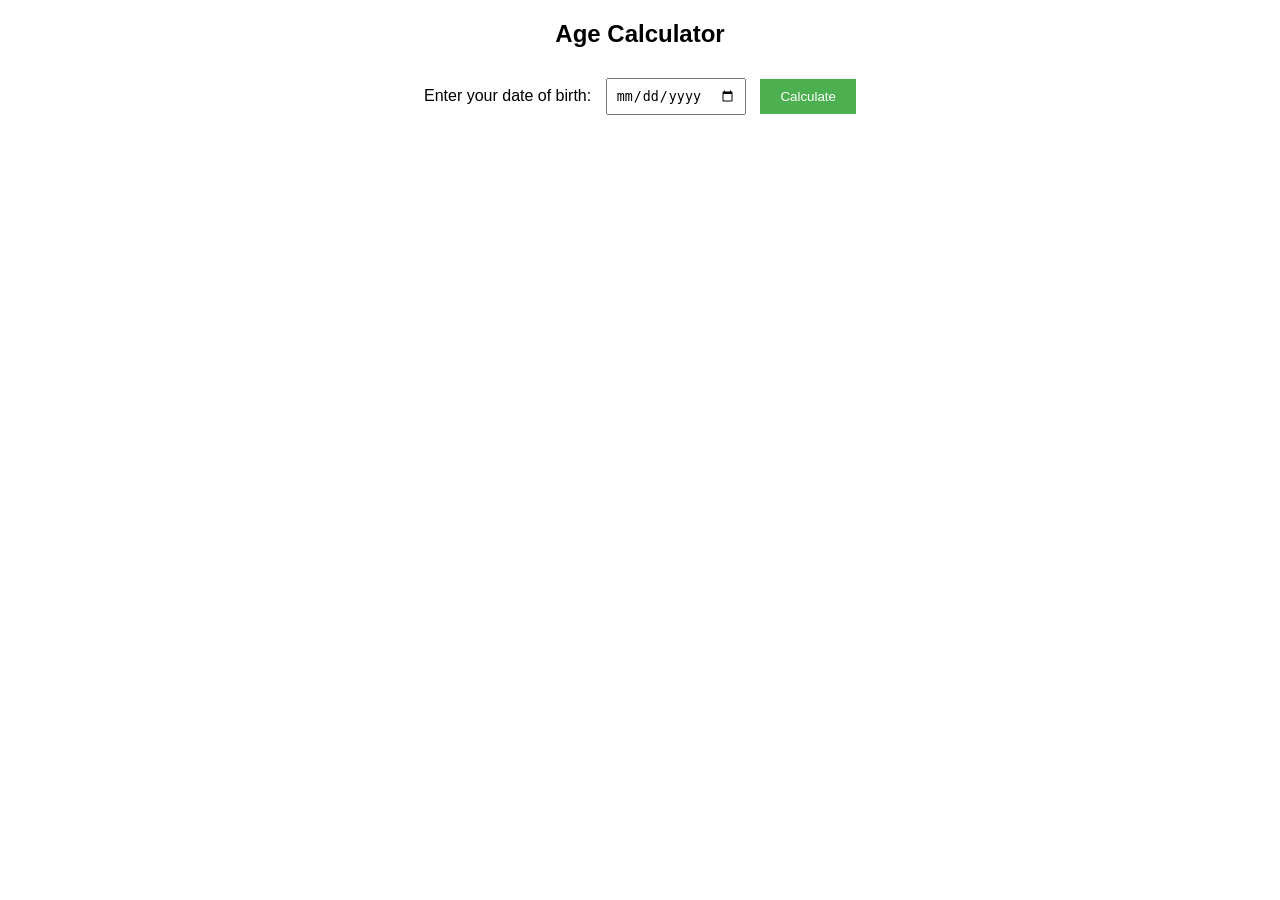
==== index.html @ a5213293 "Age calculator" ====
<!DOCTYPE html>
<html lang="en">
<head>
    <meta charset="UTF-8">
    <meta name="viewport" content="width=device-width, initial-scale=1.0">
    <title>Age Calculator</title>
    <style>
        body {
            font-family: Arial, sans-serif;
            text-align: center;
        }
        input[type="date"] {
            padding: 8px;
            margin: 10px;
        }
        button {
            padding: 10px 20px;
            background-color: #4CAF50;
            color: white;
            border: none;
            cursor: pointer;
        }
        button:hover {
            background-color: #45a049;
        }
    </style>
</head>
<body>
    <h2>Age Calculator</h2>
    <label for="dob">Enter your date of birth:</label>
    <input type="date" id="dob">
    <button onclick="calculateAge()">Calculate</button>
    <p id="result"></p>

    <script>
        function calculateAge() {
            var dob = document.getElementById("dob").value;
            var today = new Date();
            var birthDate = new Date(dob);
            var age = today.getFullYear() - birthDate.getFullYear();
            var month = today.getMonth() - birthDate.getMonth();
            if (month < 0 || (month === 0 && today.getDate() < birthDate.getDate())) {
                age--;
            }
            document.getElementById("result").innerHTML = "Your age is: " + age;
        }
    </script>
</body>
</html>
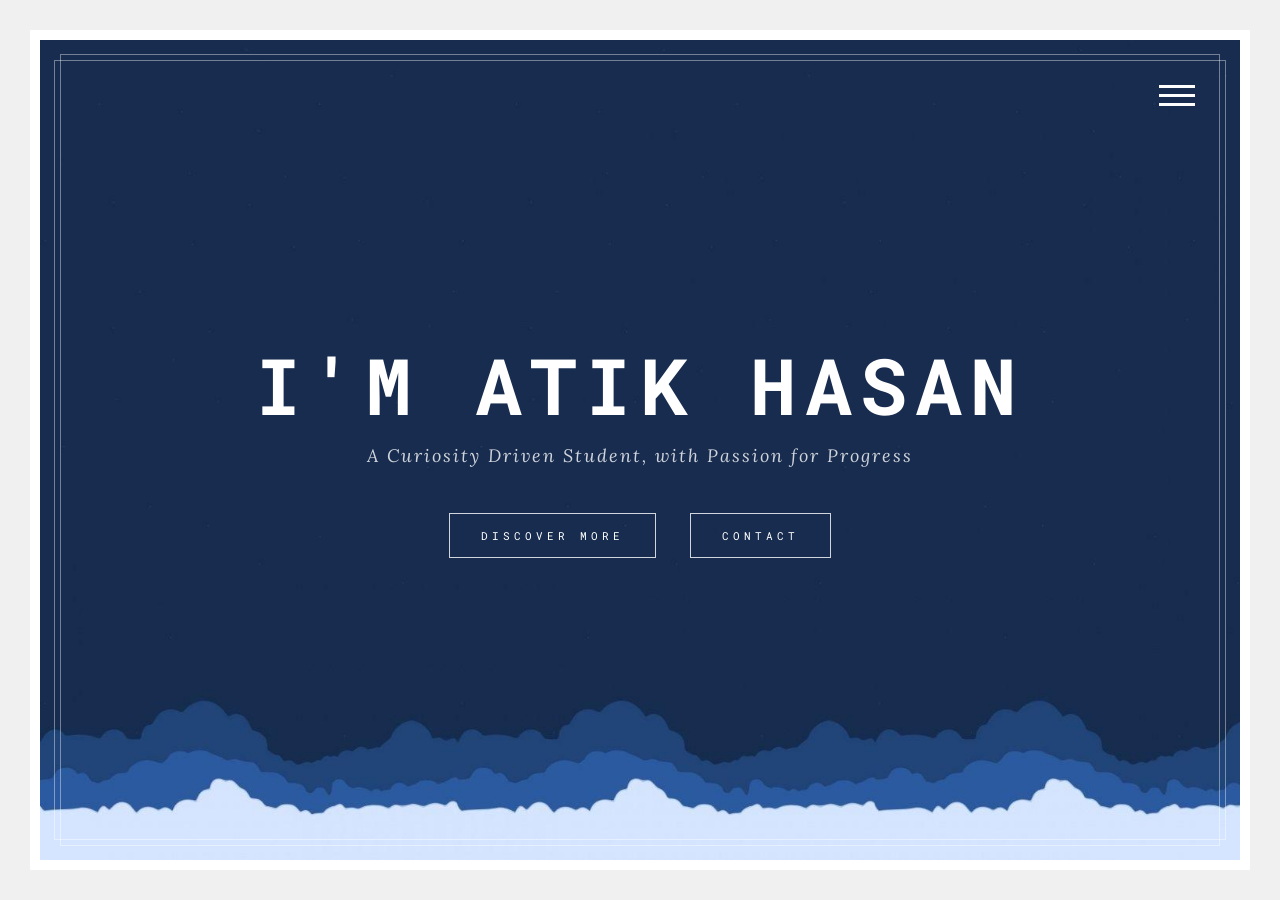
==== commit e3f764a9: "Add files via upload" ====
--- a/index.html
+++ b/index.html
@@ -1,49 +1,906 @@
 <!DOCTYPE html>
-<html lang="en">
-<head>
-    <meta charset="UTF-8">
-    <meta name="viewport" content="width=device-width, initial-scale=1.0">
-    <title>Age Calculator</title>
-    <style>
-        body {
-            font-family: Arial, sans-serif;
-            text-align: center;
-        }
-        input[type="date"] {
-            padding: 8px;
-            margin: 10px;
-        }
-        button {
-            padding: 10px 20px;
-            background-color: #4CAF50;
-            color: white;
-            border: none;
-            cursor: pointer;
-        }
-        button:hover {
-            background-color: #45a049;
-        }
-    </style>
-</head>
-<body>
-    <h2>Age Calculator</h2>
-    <label for="dob">Enter your date of birth:</label>
-    <input type="date" id="dob">
-    <button onclick="calculateAge()">Calculate</button>
-    <p id="result"></p>
+<html>
+	<head>
+		<meta charset="utf-8">
+		<meta http-equiv="X-UA-Compatible" content="IE=edge">
+		<meta name="viewport" content="width=device-width, initial-scale=1">
+		<!-- The above 3 meta tags *must* come first in the head; any other head content must come *after* these tags -->
+		
+		
+		<title>Modern & Minimal Resume / CV & vCard Template</title>
+		
+		
+		<!--=====================================================
+			CSS Stylesheets
+		=====================================================-->
+		<link rel='stylesheet' type='text/css' href='bootstrap/css/bootstrap.min.css' >
+		<link rel='stylesheet' type='text/css' href='css/linea.css' >
+		<link rel='stylesheet' type='text/css' href='css/ionicons.min.css' >
+		<link rel='stylesheet' type='text/css' href='css/owl.carousel.css' >
+		<link rel='stylesheet' type='text/css' href='css/magnific-popup.css' >
+		<link rel='stylesheet' type='text/css' href='css/style.css' >
+		
+	</head>
+	<body>
+		
+		
+		<!--=====================================================
+			Preloader
+		=====================================================-->
+		<div id='preloader' >
+			<div class='loader' ></div>
+			<div class='left' ></div>
+			<div class='right' ></div>
+		</div>
+		
+		
+		<div class='main-content' >
+			
+			<!--=====================================================
+				Page Borders
+			=====================================================-->
+			<div class='page-border border-left' ></div>
+			<div class='page-border border-right' ></div>
+			<div class='page-border border-top' ></div>
+			<div class='page-border border-bottom' ></div>
+			
+			
+			
+			<!--=====================================================
+				Menu Button
+			=====================================================-->
+			<a href='#' class='menu-btn' >
+				<span class='lines' >
+					<span class='l1' ></span>
+					<span class='l2' ></span>
+					<span class='l3' ></span>
+				</span>
+			</a>
+			
+			
+			<!--=====================================================
+				Menu
+			=====================================================-->
+			<div class='menu' >
+				<div class='inner' >
+					<ul class='menu-items' >
+						
+						<li>
+							<a href='#' class='section-toggle' data-section='intro' >
+								Home
+							</a>
+						</li>
+						
+						<li>
+							<a href='#about' class='section-toggle' data-section='about' >
+								About
+							</a>
+						</li>
+						
+						<li>
+							<a href='#resume' class='section-toggle' data-section='resume' >
+								Resume
+							</a>
+						</li>
+						
+						<li>
+							<a href='#portfolio' class='section-toggle' data-section='portfolio' >
+								Portfolio
+							</a>
+						</li>
+						
+						
+						<li>
+							<a href='#contact' class='section-toggle' data-section='contact' >
+								Contact
+							</a>
+						</li>
+						
+						
+					</ul>
+				</div>
+			</div>
+			
+			<div class='animation-block' ></div>
+			
+			
+			<!--=====================================================
+				Sections
+			=====================================================-->
+			<div>
+			<div class='sections' >
+				
+				<!--=====================================================
+					Main Section
+				=====================================================-->
+				<section id='intro' class='section section-main active' >
+					
+					<div class='container-fluid' >
+						
+						<div class='v-align' >
+							<div class='inner' >
+								<div class='intro-text' >
+									
+									<h1>I'm Atik Hasan</h1>
+									
+									<p>
+										A Curiosity Driven Student, with Passion for Progress
+									</p>
+									
+									<div class='intro-btns' >
+										
+										<a href='#about' class='btn-custom section-toggle' data-section='about' >
+											Discover More
+										</a>
+										
+										<a href='#contact' class='btn-custom section-toggle' data-section='contact' >
+											Contact
+										</a>
+										
+									</div>
+									
+								</div>
+							</div>
+							
+						</div>
+						
+					</div>
+				
+				</section>
+				
+				
+				<!--=====================================================
+					About Section
+				=====================================================-->
+				<section id='about' class='section about-section border-d' >
+					
+					<div class='section-block about-block' >
+						<div class='container-fluid' >
+							
+							<div class='section-header' >
+								<h2>
+									I'm a <strong class='color' >Student</strong>
+								</h2>
+							</div>
+							
+							<div class='row' >
+								
+								<div class='col-md-4' >
+									
+									<ul class='info-list' >
+										
+										<li>
+											<strong>Name:</strong>
+											<span>Atik Hasan</span>
+										</li>
+										
+										<li>
+											<strong>Job:</strong>
+											<span>Student</span>
+										</li>
+										
+										<li>
+											<strong>Age:</strong>
+											<span>22 Years</span>
+										</li>
+										
+										<li>
+											<strong>Residence:</strong>
+											<span>Bangladesh</span>
+										</li>
+										
+										<li>
+											<strong>Hometown:</strong>
+											<span>Bogura</span>
+										</li>
+										
+										
+										
+									</ul>
+									
+								</div>
+								
+								<div class='col-md-8' >
+								
+									<div class='about-text' >
+										<p>
+											👋 Hello there! I'm an enthusiastic second-year undergraduate student in Electrical and Electronic Engineering with a passion for embedded systems engineering. 🛠<br>
 
-    <script>
-        function calculateAge() {
-            var dob = document.getElementById("dob").value;
-            var today = new Date();
-            var birthDate = new Date(dob);
-            var age = today.getFullYear() - birthDate.getFullYear();
-            var month = today.getMonth() - birthDate.getMonth();
-            if (month < 0 || (month === 0 && today.getDate() < birthDate.getDate())) {
-                age--;
-            }
-            document.getElementById("result").innerHTML = "Your age is: " + age;
-        }
-    </script>
-</body>
-</html>
+                                            🔍 Beyond my core interests, I'm actively seeking opportunities to broaden my horizons and delve into various tech fields and industries from AI to Renewable energy. 🌱🤖, and I'm thrilled to be on this path of constant learning 📚.
+
+                                             
+										</p>
+										
+										<p>
+											🌱 If you share a passion for innovation and growth, I'd love to connect and share our experiences.🌈👩‍💻 Let's embark on this journey together and make a meaningful impact in the tech landscape!🚀
+										</p>
+										
+									</div>
+									
+									
+									
+								</div>
+								
+							</div>
+							
+						</div>
+					</div>
+					
+					
+					
+					<div class='section-block skills-block' >
+						<div class='container-fluid' >
+							
+							<div class='section-header' >
+								
+								<h2>
+									 <strong class='color' >Skills</strong>
+								</h2>
+								
+							</div>
+							
+							<div class='row' >
+								
+								<div class='col-md-6' >
+									
+									<div class='skill' >
+										
+										<h4>HTML/CSS</h4>
+										
+										<div class='bar' >
+											<div class='percent' style='width:70%;' ></div>
+										</div>
+										
+									</div>
+									
+									
+									<div class='skill' >
+										
+										<h4>Arduino</h4>
+										
+										<div class='bar' >
+											<div class='percent' style='width:60%;' ></div>
+										</div>
+										
+									</div>
+									
+									
+									<div class='skill' >
+										
+										<h4>C/Embedded C</h4>
+										
+										<div class='bar' >
+											<div class='percent' style='width:60%;' ></div>
+										</div>
+										
+									</div>
+									
+								</div>
+								
+								<div class='col-md-6' >
+									
+									<div class='skill' >
+										
+										<h4>JavaScript</h4>
+										
+										<div class='bar' >
+											<div class='percent' style='width:30%;' ></div>
+										</div>
+										
+									</div>
+									
+									
+									<div class='skill' >
+										
+										<h4>PCB Design</h4>
+										
+										<div class='bar' >
+											<div class='percent' style='width:30%;' ></div>
+										</div>
+										
+									</div>
+									
+									
+									<div class='skill' >
+										
+										<h4>MS Office Applications</h4>
+										
+										<div class='bar' >
+											<div class='percent' style='width:55%;' ></div>
+										</div>
+										
+									</div>
+									
+								</div>
+								
+							</div>
+							
+							
+						</div>
+					</div>
+
+					<div class='section-block skills-block' >
+						<div class='container-fluid' >
+							
+							<div class='section-header' >
+								
+								<h2>
+									<strong class='color' >Language Skill</strong>
+								</h2>
+								
+							</div>
+							
+							<div class='row' >
+								
+								<div class='col-md-6' >
+									
+									<div class='skill' >
+										
+										<h4>English</h4>
+										
+										<div class='bar' >
+											<div class='percent' style='width:85%;' ></div>
+										</div>
+										
+									</div>
+									
+									
+									<div class='skill' >
+										
+										<h4>Bangla</h4>
+										
+										<div class='bar' >
+											<div class='percent' style='width:99%;' ></div>
+										</div>
+										
+									</div>
+									
+									
+									<div class='skill' >
+										
+										<h4>Japanese</h4>
+										
+										<div class='bar' >
+											<div class='percent' style='width:60%;' ></div>
+										</div>
+										
+									</div>
+
+									<div class='skill' >
+										
+										<h4>Hindi/Urdu</h4>
+										
+										<div class='bar' >
+											<div class='percent' style='width:55%;' ></div>
+										</div>
+										
+									</div>
+									
+								</div>
+								
+																
+																											
+								</div>
+								
+							</div>
+							
+							
+						</div>
+					</div>
+					
+					
+			    </section>	
+				
+				
+				<!--=====================================================
+					Resume Section
+				=====================================================-->
+				<section id='resume' class='section resume-section border-d' >
+					
+					<div class='section-block timeline-block' >
+						
+						<div class='container-fluid' >
+							
+							<div class='section-header' >
+								
+								<h2>My <strong class='color' >Education</strong></h2>
+								
+							</div>
+							
+							<ul class='timeline' >
+								
+								<li>
+									
+									<div class='timeline-content' >
+										
+										<h4>Begum Rokeya University, Rangpur</h4>
+										
+										<em>
+											<span>Batchelor Degree</span>
+											<span>In Progress</span>
+										</em>
+										
+										<p>
+											Department of Electrical and Electronic Engineering
+
+										</p>
+										
+									</div>
+									
+								</li>
+								
+								<li>
+									
+									<div class='timeline-content' >
+										
+										<h4>Bogura Government College, Bogura</h4>
+										
+										<em>
+											<span>HSC</span>
+											<span>2021</span>
+										</em>
+										
+										<p>
+											Science<br>
+											GPA 5.00
+										</p>
+										
+									</div>
+									
+								</li>
+								
+								<li>
+									
+									<div class='timeline-content' >
+										
+										<h4>Armed Police Battalion Public School & College, Bogura</h4>
+										
+										<em>
+											<span>SSC</span>
+											<span>2019</span>
+										</em>
+										
+										<p>
+											Science<br>
+											GPA 5.00
+										</p>
+										
+									</div>
+									
+								</li>
+								
+								
+								
+							</ul>
+							
+						</div>
+						
+					</div>
+					
+					
+					
+					
+					
+				</section>
+				
+				
+				<!--=====================================================
+					Portfolio Section
+				=====================================================-->
+				<section id='portfolio' class='section portfolio-section border-d' >
+					
+					<div class='section-block portfolio-block' >
+						
+						<div class='container-fluid' >
+							
+							
+							<div class='section-header' >
+								<h2>My <strong class='color' >Works</strong></h2>
+							</div>
+							
+							<ul class='portfolio-filters' >
+								<li>
+									<a href='#' class='active' data-group='all' >
+										All
+									</a>
+								</li>
+								<li>
+									<a href='#' data-group='web' >
+										Web
+									</a>
+								</li>
+								<li>
+									<a href='#' data-group='tech' >
+										Tech
+									</a>
+								</li>
+								<li>
+									<a href='#' data-group='photography' >
+										Photography
+									</a>
+								</li>
+							</ul>
+							
+							<ul class='portfolio-items' >
+								
+								<li data-groups='["web","tech"]' >
+									<div class='inner' >
+										<img src='img/portfolio/1.jpg' alt>
+										
+										<div class='overlay' >
+											
+											<a href='#popup-1' class='view-project' >
+												View Project
+											</a>
+											
+											<!--project popup-->
+											<div id='popup-1' class='popup-box zoom-anim-dialog mfp-hide' >
+												<figure>
+													
+													<!--project popup image-->
+													<img src='img/portfolio/1.jpg' alt>
+												
+												</figure>
+												<div class='content' >
+													
+													<!--project popup title-->
+													<h4>My Project Title</h4>
+													
+													<!--project popup description-->
+													<p>
+														Consul latine iudicabit eu vel. Cu has animal eruditi voluptatibus. Eu volumus explicari sed. Mel mutat vituperata suscipiantur et, et fabellas explicari adipiscing quo, no mucius euismod vis. Cu vim quem quod cibo.
+													</p>
+													
+												</div>
+												
+											</div>
+											
+										</div>
+										
+									</div>
+								</li>
+								
+								<li data-groups='["tech","photography"]' >
+									<div class='inner' >
+										<img src='img/portfolio/2.jpg' alt>
+										
+										<div class='overlay' >
+											
+											<a href='#popup-2' class='view-project' >
+												View Project
+											</a>
+											
+											<!--project popup-->
+											<div id='popup-2' class='popup-box zoom-anim-dialog mfp-hide' >
+												<figure>
+													
+													<!--project popup image-->
+													<img src='img/portfolio/2.jpg' alt>
+												
+												</figure>
+												<div class='content' >
+													
+													<!--project popup title-->
+													<h4>My Project Title</h4>
+													
+													<!--project popup description-->
+													<p>
+														Consul latine iudicabit eu vel. Cu has animal eruditi voluptatibus. Eu volumus explicari sed. Mel mutat vituperata suscipiantur et, et fabellas explicari adipiscing quo, no mucius euismod vis. Cu vim quem quod cibo.
+													</p>
+													
+												</div>
+												
+											</div>
+											
+										</div>
+										
+									</div>
+								</li>
+								
+								<li data-groups='["web","photography"]' >
+									<div class='inner' >
+										<img src='img/portfolio/3.jpg' alt>
+										
+										<div class='overlay' >
+											
+											<a href='#popup-3' class='view-project' >
+												View Project
+											</a>
+											
+											<!--project popup-->
+											<div id='popup-3' class='popup-box zoom-anim-dialog mfp-hide' >
+												<figure>
+													
+													<!--project popup image-->
+													<img src='img/portfolio/3.jpg' alt>
+												
+												</figure>
+												<div class='content' >
+													
+													<!--project popup title-->
+													<h4>My Project Title</h4>
+													
+													<!--project popup description-->
+													<p>
+														Consul latine iudicabit eu vel. Cu has animal eruditi voluptatibus. Eu volumus explicari sed. Mel mutat vituperata suscipiantur et, et fabellas explicari adipiscing quo, no mucius euismod vis. Cu vim quem quod cibo.
+													</p>
+													
+												</div>
+												
+											</div>
+											
+										</div>
+										
+									</div>
+								</li>
+								
+								
+								<li data-groups='["web"]' >
+									<div class='inner' >
+										<img src='img/portfolio/4.jpg' alt>
+										
+										<div class='overlay' >
+											
+											<a href='#popup-4' class='view-project' >
+												View Project
+											</a>
+											
+											<!--project popup-->
+											<div id='popup-4' class='popup-box zoom-anim-dialog mfp-hide' >
+												<figure>
+													
+													<!--project popup image-->
+													<img src='img/portfolio/4.jpg' alt>
+												
+												</figure>
+												<div class='content' >
+													
+													<!--project popup title-->
+													<h4>My Project Title</h4>
+													
+													<!--project popup description-->
+													<p>
+														Consul latine iudicabit eu vel. Cu has animal eruditi voluptatibus. Eu volumus explicari sed. Mel mutat vituperata suscipiantur et, et fabellas explicari adipiscing quo, no mucius euismod vis. Cu vim quem quod cibo.
+													</p>
+													
+												</div>
+												
+											</div>
+											
+										</div>
+										
+									</div>
+								</li>
+								
+								<li data-groups='["tech"]' >
+									<div class='inner' >
+										<img src='img/portfolio/5.jpg' alt>
+										
+										<div class='overlay' >
+											
+											<a href='#popup-5' class='view-project' >
+												View Project
+											</a>
+											
+											<!--project popup-->
+											<div id='popup-5' class='popup-box zoom-anim-dialog mfp-hide' >
+												<figure>
+													
+													<!--project popup image-->
+													<img src='img/portfolio/5.jpg' alt>
+												
+												</figure>
+												<div class='content' >
+													
+													<!--project popup title-->
+													<h4>My Project Title</h4>
+													
+													<!--project popup description-->
+													<p>
+														Consul latine iudicabit eu vel. Cu has animal eruditi voluptatibus. Eu volumus explicari sed. Mel mutat vituperata suscipiantur et, et fabellas explicari adipiscing quo, no mucius euismod vis. Cu vim quem quod cibo.
+													</p>
+													
+												</div>
+												
+											</div>
+											
+										</div>
+										
+									</div>
+								</li>
+								
+								<li data-groups='["photography"]' >
+									<div class='inner' >
+										<img src='img/portfolio/6.jpg' alt>
+										
+										<div class='overlay' >
+											
+											<a href='#popup-6' class='view-project' >
+												View Project
+											</a>
+											
+											<!--project popup-->
+											<div id='popup-6' class='popup-box zoom-anim-dialog mfp-hide' >
+												<figure>
+													
+													<!--project popup image-->
+													<img src='img/portfolio/6.jpg' alt>
+												
+												</figure>
+												<div class='content' >
+													
+													<!--project popup title-->
+													<h4>My Project Title</h4>
+													
+													<!--project popup description-->
+													<p>
+														Consul latine iudicabit eu vel. Cu has animal eruditi voluptatibus. Eu volumus explicari sed. Mel mutat vituperata suscipiantur et, et fabellas explicari adipiscing quo, no mucius euismod vis. Cu vim quem quod cibo.
+													</p>
+													
+												</div>
+												
+											</div>
+											
+										</div>
+										
+									</div>
+								</li>
+								
+							</ul>
+							
+						</div>
+					
+					</div>
+					
+				</section>
+				
+				
+				<!--=====================================================
+					Contact Section
+				=====================================================-->
+				<section id='contact' class='section contact-section border-d' >
+					
+					<div class='section-block contact-block' >
+						
+						<div class='container-fluid' >
+							
+							<div class='section-header' >
+								<h2>Contact <strong class='color' >Me</strong></h2>
+							</div>
+							
+							
+							<div class='row' >
+							
+								<div class='col-md-8' >
+									
+									<div class='contact-form' >
+									
+										<form id='contact-form' data-toggle='validator' method='post' action='mail.php' >
+										
+											<div id='contact-form-result' ></div>
+										
+											<div class='row' >
+												
+												<div class='col-md-6' >
+													<div class='form-group' >
+														
+														<input type='text' class='form-control' placeholder='Name' name='name' required>
+														<div class='help-block with-errors' ></div>
+														
+													</div>												
+												</div>
+												
+												<div class='col-md-6' >
+													<div class='form-group' >
+														
+														<input type='email' class='form-control' placeholder='Email' name='email' required>
+														<div class='help-block with-errors' ></div>
+													
+													</div>
+												</div>
+												
+											</div>
+											
+											<div class='form-group' >
+												
+												<input type='text' class='form-control' placeholder='Subject' name='subject' required>
+												<div class='help-block with-errors' ></div>
+											
+											</div>
+											
+											<div class='form-group' >
+												
+												<textarea class='form-control' placeholder='Message' name='message' rows='5' required></textarea>
+												<div class='help-block with-errors' ></div>
+												
+											</div>
+											
+											<div class='form-group text-center' >
+												<button type='submit' class='btn-custom btn-color' >
+													Send Message
+												</button>
+											</div>
+											
+										</form>
+										
+									</div>
+									
+									
+								</div>
+								
+								<div class='col-md-4' >
+									
+									<div class='contact-info-icons' >
+										
+										<div class='contact-info' >
+											
+											<i class='ion-ios-location-outline' ></i>
+											
+											<p>
+												5404 Rangpur Sadar<br>
+												Rangpur
+											</p>
+											
+										</div>
+										
+										
+										<div class='contact-info' >
+											
+											<i class='ion-ios-telephone-outline' ></i>
+											
+											<p>
+												(+880) 1303783098<br>
+												(+880) 1521738537
+											</p>
+											
+										</div>
+										
+										
+										<div class='contact-info' >
+											
+											<i class='ion-android-globe' ></i>
+											
+											<p>
+												<a href="https://www.facebook.com/atikhasan.inbox">facebook/atikhasan</a><br>
+												<a href="https://www.linkedin.com/in/atikhasan-">linkedin/atikhasan</a>
+											</p>
+											
+										</div>
+										
+										
+										
+										
+									</div>
+									
+									
+									
+								</div>
+								
+								
+							</div>
+							
+							
+							
+						</div>
+					
+					</div>
+					
+				</section>
+				
+			</div>
+			
+		</div></div>
+		
+		
+		<!--=====================================================
+			JavaScript Files
+		=====================================================-->
+		<script src='js/jquery.min.js' ></script>
+		<script src='js/jquery.shuffle.min.js' ></script>
+		<script src='js/owl.carousel.min.js' ></script>
+		<script src='js/jquery.magnific-popup.min.js' ></script>
+		<script src='js/validator.min.js' ></script>
+		<script src='js/script.js' ></script>
+		
+	</body>
+</html>
--- a/css/linea.css
+++ b/css/linea.css
@@ -0,0 +1,1045 @@
+@charset "UTF-8";
+
+@font-face {
+  font-family: "linea";
+  src:url("../fonts/linea.eot");
+  src:url("../fonts/linea.eot?#iefix") format("embedded-opentype"),
+    url("../fonts/linea.woff") format("woff"),
+    url("../fonts/linea.ttf") format("truetype"),
+    url("../fonts/linea.svg#linea") format("svg");
+  font-weight: normal;
+  font-style: normal;
+
+}
+
+[data-icon]:before {
+  font-family: "linea" !important;
+  content: attr(data-icon);
+  font-style: normal !important;
+  font-weight: normal !important;
+  font-variant: normal !important;
+  text-transform: none !important;
+  speak: none;
+  line-height: 1;
+  -webkit-font-smoothing: antialiased;
+  -moz-osx-font-smoothing: grayscale;
+}
+
+[class^="icon-"]:before,
+[class*=" icon-"]:before {
+  font-family: "linea" !important;
+  font-style: normal !important;
+  font-weight: normal !important;
+  font-variant: normal !important;
+  text-transform: none !important;
+  speak: none;
+  line-height: 1;
+  -webkit-font-smoothing: antialiased;
+  -moz-osx-font-smoothing: grayscale;
+}
+
+.icon-basic-accelerator:before {
+  content: "a";
+}
+.icon-basic-alarm:before {
+  content: "b";
+}
+.icon-basic-anchor:before {
+  content: "c";
+}
+.icon-basic-anticlockwise:before {
+  content: "d";
+}
+.icon-basic-archive:before {
+  content: "e";
+}
+.icon-basic-archive-full:before {
+  content: "f";
+}
+.icon-basic-ban:before {
+  content: "g";
+}
+.icon-basic-battery-charge:before {
+  content: "h";
+}
+.icon-basic-battery-empty:before {
+  content: "i";
+}
+.icon-basic-battery-full:before {
+  content: "j";
+}
+.icon-basic-battery-half:before {
+  content: "k";
+}
+.icon-basic-bolt:before {
+  content: "l";
+}
+.icon-basic-book:before {
+  content: "m";
+}
+.icon-basic-book-pen:before {
+  content: "n";
+}
+.icon-basic-book-pencil:before {
+  content: "o";
+}
+.icon-basic-bookmark:before {
+  content: "p";
+}
+.icon-basic-calculator:before {
+  content: "q";
+}
+.icon-basic-calendar:before {
+  content: "r";
+}
+.icon-basic-cards-diamonds:before {
+  content: "s";
+}
+.icon-basic-cards-hearts:before {
+  content: "t";
+}
+.icon-basic-case:before {
+  content: "u";
+}
+.icon-basic-chronometer:before {
+  content: "v";
+}
+.icon-basic-clessidre:before {
+  content: "w";
+}
+.icon-basic-clock:before {
+  content: "x";
+}
+.icon-basic-clockwise:before {
+  content: "y";
+}
+.icon-basic-cloud:before {
+  content: "z";
+}
+.icon-basic-clubs:before {
+  content: "A";
+}
+.icon-basic-compass:before {
+  content: "B";
+}
+.icon-basic-cup:before {
+  content: "C";
+}
+.icon-basic-diamonds:before {
+  content: "D";
+}
+.icon-basic-display:before {
+  content: "E";
+}
+.icon-basic-download:before {
+  content: "F";
+}
+.icon-basic-exclamation:before {
+  content: "G";
+}
+.icon-basic-eye:before {
+  content: "H";
+}
+.icon-basic-eye-closed:before {
+  content: "I";
+}
+.icon-basic-female:before {
+  content: "J";
+}
+.icon-basic-flag1:before {
+  content: "K";
+}
+.icon-basic-flag2:before {
+  content: "L";
+}
+.icon-basic-floppydisk:before {
+  content: "M";
+}
+.icon-basic-folder:before {
+  content: "N";
+}
+.icon-basic-folder-multiple:before {
+  content: "O";
+}
+.icon-basic-gear:before {
+  content: "P";
+}
+.icon-basic-geolocalize-01:before {
+  content: "Q";
+}
+.icon-basic-geolocalize-05:before {
+  content: "R";
+}
+.icon-basic-globe:before {
+  content: "S";
+}
+.icon-basic-gunsight:before {
+  content: "T";
+}
+.icon-basic-hammer:before {
+  content: "U";
+}
+.icon-basic-headset:before {
+  content: "V";
+}
+.icon-basic-heart:before {
+  content: "W";
+}
+.icon-basic-heart-broken:before {
+  content: "X";
+}
+.icon-basic-helm:before {
+  content: "Y";
+}
+.icon-basic-home:before {
+  content: "Z";
+}
+.icon-basic-info:before {
+  content: "0";
+}
+.icon-basic-ipod:before {
+  content: "1";
+}
+.icon-basic-joypad:before {
+  content: "2";
+}
+.icon-basic-key:before {
+  content: "3";
+}
+.icon-basic-keyboard:before {
+  content: "4";
+}
+.icon-basic-laptop:before {
+  content: "5";
+}
+.icon-basic-life-buoy:before {
+  content: "6";
+}
+.icon-basic-lightbulb:before {
+  content: "7";
+}
+.icon-basic-link:before {
+  content: "8";
+}
+.icon-basic-lock:before {
+  content: "9";
+}
+.icon-basic-lock-open:before {
+  content: "!";
+}
+.icon-basic-magic-mouse:before {
+  content: "\"";
+}
+.icon-basic-magnifier:before {
+  content: "#";
+}
+.icon-basic-magnifier-minus:before {
+  content: "$";
+}
+.icon-basic-magnifier-plus:before {
+  content: "%";
+}
+.icon-basic-mail:before {
+  content: "&";
+}
+.icon-basic-mail-multiple:before {
+  content: "'";
+}
+.icon-basic-mail-open:before {
+  content: "(";
+}
+.icon-basic-mail-open-text:before {
+  content: ")";
+}
+.icon-basic-male:before {
+  content: "*";
+}
+.icon-basic-map:before {
+  content: "+";
+}
+.icon-basic-message:before {
+  content: ",";
+}
+.icon-basic-message-multiple:before {
+  content: "-";
+}
+.icon-basic-message-txt:before {
+  content: ".";
+}
+.icon-basic-mixer2:before {
+  content: "/";
+}
+.icon-basic-mouse:before {
+  content: ":";
+}
+.icon-basic-notebook:before {
+  content: ";";
+}
+.icon-basic-notebook-pen:before {
+  content: "<";
+}
+.icon-basic-notebook-pencil:before {
+  content: "=";
+}
+.icon-basic-paperplane:before {
+  content: ">";
+}
+.icon-basic-pencil-ruler:before {
+  content: "?";
+}
+.icon-basic-pencil-ruler-pen:before {
+  content: "@";
+}
+.icon-basic-photo:before {
+  content: "[";
+}
+.icon-basic-picture:before {
+  content: "]";
+}
+.icon-basic-picture-multiple:before {
+  content: "^";
+}
+.icon-basic-pin1:before {
+  content: "_";
+}
+.icon-basic-pin2:before {
+  content: "`";
+}
+.icon-basic-postcard:before {
+  content: "{";
+}
+.icon-basic-postcard-multiple:before {
+  content: "|";
+}
+.icon-basic-printer:before {
+  content: "}";
+}
+.icon-basic-question:before {
+  content: "~";
+}
+.icon-basic-rss:before {
+  content: "\\";
+}
+.icon-basic-server:before {
+  content: "\e000";
+}
+.icon-basic-server2:before {
+  content: "\e001";
+}
+.icon-basic-server-cloud:before {
+  content: "\e002";
+}
+.icon-basic-server-download:before {
+  content: "\e003";
+}
+.icon-basic-server-upload:before {
+  content: "\e004";
+}
+.icon-basic-settings:before {
+  content: "\e005";
+}
+.icon-basic-share:before {
+  content: "\e006";
+}
+.icon-basic-sheet:before {
+  content: "\e007";
+}
+.icon-basic-sheet-multiple:before {
+  content: "\e008";
+}
+.icon-basic-sheet-pen:before {
+  content: "\e009";
+}
+.icon-basic-sheet-pencil:before {
+  content: "\e00a";
+}
+.icon-basic-sheet-txt:before {
+  content: "\e00b";
+}
+.icon-basic-signs:before {
+  content: "\e00c";
+}
+.icon-basic-smartphone:before {
+  content: "\e00d";
+}
+.icon-basic-spades:before {
+  content: "\e00e";
+}
+.icon-basic-spread:before {
+  content: "\e00f";
+}
+.icon-basic-spread-bookmark:before {
+  content: "\e010";
+}
+.icon-basic-spread-text:before {
+  content: "\e011";
+}
+.icon-basic-spread-text-bookmark:before {
+  content: "\e012";
+}
+.icon-basic-star:before {
+  content: "\e013";
+}
+.icon-basic-tablet:before {
+  content: "\e014";
+}
+.icon-basic-target:before {
+  content: "\e015";
+}
+.icon-basic-todo:before {
+  content: "\e016";
+}
+.icon-basic-todo-pen:before {
+  content: "\e017";
+}
+.icon-basic-todo-pencil:before {
+  content: "\e018";
+}
+.icon-basic-todo-txt:before {
+  content: "\e019";
+}
+.icon-basic-todolist-pen:before {
+  content: "\e01a";
+}
+.icon-basic-todolist-pencil:before {
+  content: "\e01b";
+}
+.icon-basic-trashcan:before {
+  content: "\e01c";
+}
+.icon-basic-trashcan-full:before {
+  content: "\e01d";
+}
+.icon-basic-trashcan-refresh:before {
+  content: "\e01e";
+}
+.icon-basic-trashcan-remove:before {
+  content: "\e01f";
+}
+.icon-basic-upload:before {
+  content: "\e020";
+}
+.icon-basic-usb:before {
+  content: "\e021";
+}
+.icon-basic-video:before {
+  content: "\e022";
+}
+.icon-basic-watch:before {
+  content: "\e023";
+}
+.icon-basic-webpage:before {
+  content: "\e024";
+}
+.icon-basic-webpage-img-txt:before {
+  content: "\e025";
+}
+.icon-basic-webpage-multiple:before {
+  content: "\e026";
+}
+.icon-basic-webpage-txt:before {
+  content: "\e027";
+}
+.icon-basic-world:before {
+  content: "\e028";
+}
+.icon-ecommerce-bag:before {
+  content: "\e029";
+}
+.icon-ecommerce-bag-check:before {
+  content: "\e02a";
+}
+.icon-ecommerce-bag-cloud:before {
+  content: "\e02b";
+}
+.icon-ecommerce-bag-download:before {
+  content: "\e02c";
+}
+.icon-ecommerce-bag-minus:before {
+  content: "\e02d";
+}
+.icon-ecommerce-bag-plus:before {
+  content: "\e02e";
+}
+.icon-ecommerce-bag-refresh:before {
+  content: "\e02f";
+}
+.icon-ecommerce-bag-remove:before {
+  content: "\e030";
+}
+.icon-ecommerce-bag-search:before {
+  content: "\e031";
+}
+.icon-ecommerce-bag-upload:before {
+  content: "\e032";
+}
+.icon-ecommerce-banknote:before {
+  content: "\e033";
+}
+.icon-ecommerce-banknotes:before {
+  content: "\e034";
+}
+.icon-ecommerce-basket:before {
+  content: "\e035";
+}
+.icon-ecommerce-basket-check:before {
+  content: "\e036";
+}
+.icon-ecommerce-basket-cloud:before {
+  content: "\e037";
+}
+.icon-ecommerce-basket-download:before {
+  content: "\e038";
+}
+.icon-ecommerce-basket-minus:before {
+  content: "\e039";
+}
+.icon-ecommerce-basket-plus:before {
+  content: "\e03a";
+}
+.icon-ecommerce-basket-refresh:before {
+  content: "\e03b";
+}
+.icon-ecommerce-basket-remove:before {
+  content: "\e03c";
+}
+.icon-ecommerce-basket-search:before {
+  content: "\e03d";
+}
+.icon-ecommerce-basket-upload:before {
+  content: "\e03e";
+}
+.icon-ecommerce-bath:before {
+  content: "\e03f";
+}
+.icon-ecommerce-cart:before {
+  content: "\e040";
+}
+.icon-ecommerce-cart-check:before {
+  content: "\e041";
+}
+.icon-ecommerce-cart-cloud:before {
+  content: "\e042";
+}
+.icon-ecommerce-cart-content:before {
+  content: "\e043";
+}
+.icon-ecommerce-cart-download:before {
+  content: "\e044";
+}
+.icon-ecommerce-cart-minus:before {
+  content: "\e045";
+}
+.icon-ecommerce-cart-plus:before {
+  content: "\e046";
+}
+.icon-ecommerce-cart-refresh:before {
+  content: "\e047";
+}
+.icon-ecommerce-cart-remove:before {
+  content: "\e048";
+}
+.icon-ecommerce-cart-search:before {
+  content: "\e049";
+}
+.icon-ecommerce-cart-upload:before {
+  content: "\e04a";
+}
+.icon-ecommerce-cent:before {
+  content: "\e04b";
+}
+.icon-ecommerce-colon:before {
+  content: "\e04c";
+}
+.icon-ecommerce-creditcard:before {
+  content: "\e04d";
+}
+.icon-ecommerce-diamond:before {
+  content: "\e04e";
+}
+.icon-ecommerce-dollar:before {
+  content: "\e04f";
+}
+.icon-ecommerce-euro:before {
+  content: "\e050";
+}
+.icon-ecommerce-franc:before {
+  content: "\e051";
+}
+.icon-ecommerce-gift:before {
+  content: "\e052";
+}
+.icon-ecommerce-graph1:before {
+  content: "\e053";
+}
+.icon-ecommerce-graph2:before {
+  content: "\e054";
+}
+.icon-ecommerce-graph3:before {
+  content: "\e055";
+}
+.icon-ecommerce-graph-decrease:before {
+  content: "\e056";
+}
+.icon-ecommerce-graph-increase:before {
+  content: "\e057";
+}
+.icon-ecommerce-guarani:before {
+  content: "\e058";
+}
+.icon-ecommerce-kips:before {
+  content: "\e059";
+}
+.icon-ecommerce-lira:before {
+  content: "\e05a";
+}
+.icon-ecommerce-megaphone:before {
+  content: "\e05b";
+}
+.icon-ecommerce-money:before {
+  content: "\e05c";
+}
+.icon-ecommerce-naira:before {
+  content: "\e05d";
+}
+.icon-ecommerce-pesos:before {
+  content: "\e05e";
+}
+.icon-ecommerce-pound:before {
+  content: "\e05f";
+}
+.icon-ecommerce-receipt:before {
+  content: "\e060";
+}
+.icon-ecommerce-receipt-bath:before {
+  content: "\e061";
+}
+.icon-ecommerce-receipt-cent:before {
+  content: "\e062";
+}
+.icon-ecommerce-receipt-dollar:before {
+  content: "\e063";
+}
+.icon-ecommerce-receipt-euro:before {
+  content: "\e064";
+}
+.icon-ecommerce-receipt-franc:before {
+  content: "\e065";
+}
+.icon-ecommerce-receipt-guarani:before {
+  content: "\e066";
+}
+.icon-ecommerce-receipt-kips:before {
+  content: "\e067";
+}
+.icon-ecommerce-receipt-lira:before {
+  content: "\e068";
+}
+.icon-ecommerce-receipt-naira:before {
+  content: "\e069";
+}
+.icon-ecommerce-receipt-pesos:before {
+  content: "\e06a";
+}
+.icon-ecommerce-receipt-pound:before {
+  content: "\e06b";
+}
+.icon-ecommerce-receipt-rublo:before {
+  content: "\e06c";
+}
+.icon-ecommerce-receipt-rupee:before {
+  content: "\e06d";
+}
+.icon-ecommerce-receipt-tugrik:before {
+  content: "\e06e";
+}
+.icon-ecommerce-receipt-won:before {
+  content: "\e06f";
+}
+.icon-ecommerce-receipt-yen:before {
+  content: "\e070";
+}
+.icon-ecommerce-receipt-yen2:before {
+  content: "\e071";
+}
+.icon-ecommerce-recept-colon:before {
+  content: "\e072";
+}
+.icon-ecommerce-rublo:before {
+  content: "\e073";
+}
+.icon-ecommerce-rupee:before {
+  content: "\e074";
+}
+.icon-ecommerce-safe:before {
+  content: "\e075";
+}
+.icon-ecommerce-sale:before {
+  content: "\e076";
+}
+.icon-ecommerce-sales:before {
+  content: "\e077";
+}
+.icon-ecommerce-ticket:before {
+  content: "\e078";
+}
+.icon-ecommerce-tugriks:before {
+  content: "\e079";
+}
+.icon-ecommerce-wallet:before {
+  content: "\e07a";
+}
+.icon-ecommerce-won:before {
+  content: "\e07b";
+}
+.icon-ecommerce-yen:before {
+  content: "\e07c";
+}
+.icon-ecommerce-yen2:before {
+  content: "\e07d";
+}
+.icon-music-beginning-button:before {
+  content: "\e029";
+}
+.icon-music-bell:before {
+  content: "\e02a";
+}
+.icon-music-cd:before {
+  content: "\e02b";
+}
+.icon-music-diapason:before {
+  content: "\e02c";
+}
+.icon-music-eject-button:before {
+  content: "\e02d";
+}
+.icon-music-end-button:before {
+  content: "\e02e";
+}
+.icon-music-fastforward-button:before {
+  content: "\e02f";
+}
+.icon-music-headphones:before {
+  content: "\e030";
+}
+.icon-music-ipod:before {
+  content: "\e031";
+}
+.icon-music-loudspeaker:before {
+  content: "\e032";
+}
+.icon-music-microphone:before {
+  content: "\e033";
+}
+.icon-music-microphone-old:before {
+  content: "\e034";
+}
+.icon-music-mixer:before {
+  content: "\e035";
+}
+.icon-music-mute:before {
+  content: "\e036";
+}
+.icon-music-note-multiple:before {
+  content: "\e037";
+}
+.icon-music-note-single:before {
+  content: "\e038";
+}
+.icon-music-pause-button:before {
+  content: "\e039";
+}
+.icon-music-play-button:before {
+  content: "\e03a";
+}
+.icon-music-playlist:before {
+  content: "\e03b";
+}
+.icon-music-radio-ghettoblaster:before {
+  content: "\e03c";
+}
+.icon-music-radio-portable:before {
+  content: "\e03d";
+}
+.icon-music-record:before {
+  content: "\e03e";
+}
+.icon-music-recordplayer:before {
+  content: "\e03f";
+}
+.icon-music-repeat-button:before {
+  content: "\e040";
+}
+.icon-music-rewind-button:before {
+  content: "\e041";
+}
+.icon-music-shuffle-button:before {
+  content: "\e042";
+}
+.icon-music-stop-button:before {
+  content: "\e043";
+}
+.icon-music-tape:before {
+  content: "\e044";
+}
+.icon-music-volume-down:before {
+  content: "\e045";
+}
+.icon-music-volume-up:before {
+  content: "\e046";
+}
+.icon-ecommerce-bag:before {
+  content: "\e047";
+}
+.icon-ecommerce-bag-check:before {
+  content: "\e048";
+}
+.icon-ecommerce-bag-cloud:before {
+  content: "\e049";
+}
+.icon-ecommerce-bag-download:before {
+  content: "\e04a";
+}
+.icon-ecommerce-bag-minus:before {
+  content: "\e04b";
+}
+.icon-ecommerce-bag-plus:before {
+  content: "\e04c";
+}
+.icon-ecommerce-bag-refresh:before {
+  content: "\e04d";
+}
+.icon-ecommerce-bag-remove:before {
+  content: "\e04e";
+}
+.icon-ecommerce-bag-search:before {
+  content: "\e04f";
+}
+.icon-ecommerce-bag-upload:before {
+  content: "\e050";
+}
+.icon-ecommerce-banknote:before {
+  content: "\e051";
+}
+.icon-ecommerce-banknotes:before {
+  content: "\e052";
+}
+.icon-ecommerce-basket:before {
+  content: "\e053";
+}
+.icon-ecommerce-basket-check:before {
+  content: "\e054";
+}
+.icon-ecommerce-basket-cloud:before {
+  content: "\e055";
+}
+.icon-ecommerce-basket-download:before {
+  content: "\e056";
+}
+.icon-ecommerce-basket-minus:before {
+  content: "\e057";
+}
+.icon-ecommerce-basket-plus:before {
+  content: "\e058";
+}
+.icon-ecommerce-basket-refresh:before {
+  content: "\e059";
+}
+.icon-ecommerce-basket-remove:before {
+  content: "\e05a";
+}
+.icon-ecommerce-basket-search:before {
+  content: "\e05b";
+}
+.icon-ecommerce-basket-upload:before {
+  content: "\e05c";
+}
+.icon-ecommerce-bath:before {
+  content: "\e05d";
+}
+.icon-ecommerce-cart:before {
+  content: "\e05e";
+}
+.icon-ecommerce-cart-check:before {
+  content: "\e05f";
+}
+.icon-ecommerce-cart-cloud:before {
+  content: "\e060";
+}
+.icon-ecommerce-cart-content:before {
+  content: "\e061";
+}
+.icon-ecommerce-cart-download:before {
+  content: "\e062";
+}
+.icon-ecommerce-cart-minus:before {
+  content: "\e063";
+}
+.icon-ecommerce-cart-plus:before {
+  content: "\e064";
+}
+.icon-ecommerce-cart-refresh:before {
+  content: "\e065";
+}
+.icon-ecommerce-cart-remove:before {
+  content: "\e066";
+}
+.icon-ecommerce-cart-search:before {
+  content: "\e067";
+}
+.icon-ecommerce-cart-upload:before {
+  content: "\e068";
+}
+.icon-ecommerce-cent:before {
+  content: "\e069";
+}
+.icon-ecommerce-colon:before {
+  content: "\e06a";
+}
+.icon-ecommerce-creditcard:before {
+  content: "\e06b";
+}
+.icon-ecommerce-diamond:before {
+  content: "\e06c";
+}
+.icon-ecommerce-dollar:before {
+  content: "\e06d";
+}
+.icon-ecommerce-euro:before {
+  content: "\e06e";
+}
+.icon-ecommerce-franc:before {
+  content: "\e06f";
+}
+.icon-ecommerce-gift:before {
+  content: "\e070";
+}
+.icon-ecommerce-graph1:before {
+  content: "\e071";
+}
+.icon-ecommerce-graph2:before {
+  content: "\e072";
+}
+.icon-ecommerce-graph3:before {
+  content: "\e073";
+}
+.icon-ecommerce-graph-decrease:before {
+  content: "\e074";
+}
+.icon-ecommerce-graph-increase:before {
+  content: "\e075";
+}
+.icon-ecommerce-guarani:before {
+  content: "\e076";
+}
+.icon-ecommerce-kips:before {
+  content: "\e077";
+}
+.icon-ecommerce-lira:before {
+  content: "\e078";
+}
+.icon-ecommerce-megaphone:before {
+  content: "\e079";
+}
+.icon-ecommerce-money:before {
+  content: "\e07a";
+}
+.icon-ecommerce-naira:before {
+  content: "\e07b";
+}
+.icon-ecommerce-pesos:before {
+  content: "\e07c";
+}
+.icon-ecommerce-pound:before {
+  content: "\e07d";
+}
+.icon-ecommerce-receipt:before {
+  content: "\e07e";
+}
+.icon-ecommerce-receipt-bath:before {
+  content: "\e07f";
+}
+.icon-ecommerce-receipt-cent:before {
+  content: "\e080";
+}
+.icon-ecommerce-receipt-dollar:before {
+  content: "\e081";
+}
+.icon-ecommerce-receipt-euro:before {
+  content: "\e082";
+}
+.icon-ecommerce-receipt-franc:before {
+  content: "\e083";
+}
+.icon-ecommerce-receipt-guarani:before {
+  content: "\e084";
+}
+.icon-ecommerce-receipt-kips:before {
+  content: "\e085";
+}
+.icon-ecommerce-receipt-lira:before {
+  content: "\e086";
+}
+.icon-ecommerce-receipt-naira:before {
+  content: "\e087";
+}
+.icon-ecommerce-receipt-pesos:before {
+  content: "\e088";
+}
+.icon-ecommerce-receipt-pound:before {
+  content: "\e089";
+}
+.icon-ecommerce-receipt-rublo:before {
+  content: "\e08a";
+}
+.icon-ecommerce-receipt-rupee:before {
+  content: "\e08b";
+}
+.icon-ecommerce-receipt-tugrik:before {
+  content: "\e08c";
+}
+.icon-ecommerce-receipt-won:before {
+  content: "\e08d";
+}
+.icon-ecommerce-receipt-yen:before {
+  content: "\e08e";
+}
+.icon-ecommerce-receipt-yen2:before {
+  content: "\e08f";
+}
+.icon-ecommerce-recept-colon:before {
+  content: "\e090";
+}
+.icon-ecommerce-rublo:before {
+  content: "\e091";
+}
+.icon-ecommerce-rupee:before {
+  content: "\e092";
+}
+.icon-ecommerce-safe:before {
+  content: "\e093";
+}
+.icon-ecommerce-sale:before {
+  content: "\e094";
+}
+.icon-ecommerce-sales:before {
+  content: "\e095";
+}
+.icon-ecommerce-ticket:before {
+  content: "\e096";
+}
+.icon-ecommerce-tugriks:before {
+  content: "\e097";
+}
+.icon-ecommerce-wallet:before {
+  content: "\e098";
+}
+.icon-ecommerce-won:before {
+  content: "\e099";
+}
+.icon-ecommerce-yen:before {
+  content: "\e09a";
+}
+.icon-ecommerce-yen2:before {
+  content: "\e09b";
+}
--- a/css/style.css
+++ b/css/style.css
@@ -0,0 +1,1416 @@
+/*=======================================================
+	
+	Item	: 	N5 - Minimal Resume/CV & vCard Template
+	
+	Author	: 	Noman Ali Samejo
+	
+--------------------------------------------------------------------------------------
+	List Of Contents
+--------------------------------------------------------------------------------------
+	
+	01. General Styles
+	
+	02. Menu
+	
+	03. Section Styles
+	
+	04. Main Section
+	
+	05. About Section
+	
+	06. Resume Section
+	
+	07. Portfolio Section
+	
+	08. Contact Section
+	
+	09. Responsive CSS
+
+=========================================================*/
+
+/*=======================================================
+	General Styles
+=======================================================*/
+@import url(https://fonts.googleapis.com/css?family=Roboto+Mono:400,500,700,300,100|Lora:400,400italic,700,700italic);
+body, html{
+	height:100%;
+	width:100%;
+}
+body{
+	position:relative;
+	overflow:hidden;
+	font-family: Lora, serif;
+	background:#F0F0F0 !important;
+}
+*{
+	font-family: inherit;
+}
+.view-project,
+.portfolio-filters > li > a,
+.p-table > .header > .price,
+.info-list > li > strong,
+.btn-custom,
+.menu-items > li > a,
+h1, h2, h3, h4, h5, h6{
+	font-family: 'Roboto Mono', sans-serif;
+}
+.color{
+	color:#303F9F;
+}
+::-webkit-scrollbar{
+	background:#F0F0F0;
+	height:10px;
+	width:10px;
+}
+::-webkit-scrollbar-thumb{
+	background:#D0D0D0;
+	border:solid 2px #F0F0F0;
+}
+::-webkit-scrollbar-thumb:hover{
+	background:#A0A0A0;
+}
+img{
+	max-width:100%;
+}
+
+
+/*=======================================================
+	Menu
+=======================================================*/
+body.border-dark .menu-btn > .lines > span{
+	background:#303F9F;
+}
+.menu-btn > .lines > .l2{
+	margin:6px 0;
+}
+.menu{
+	position:absolute;
+	z-index:399;
+	background:rgba(0,0,0,.9);
+	top:0;
+	right:0;
+	height:100%;
+	width:0;
+	-webkit-transition:width .6s cubic-bezier(.785,.135,.15,.86);
+	-moz-transition:width .6s cubic-bezier(.785,.135,.15,.86);
+	transition:width .6s cubic-bezier(.785,.135,.15,.86);
+	overflow:hidden;
+}
+.menu:hover,
+.menu-btn:hover + .menu{
+	width:300px;
+}
+.menu > .inner{
+	height:100%;
+	width:300px;
+	position:absolute;
+	right:0;
+	top:0;
+}
+.menu-items{
+	margin:0;
+	padding:0;
+	list-style:none;
+	position:absolute;
+	width:100%;
+	top:50%;
+	left:0;
+	-webkit-transform:translateY(-50%);
+	-moz-transform:translateY(-50%);
+	-ms-transform:translateY(-50%);
+	-o-transform:translateY(-50%);
+	transform:translateY(-50%);
+	text-align:center;
+}
+.menu-items > li > a{
+	color:#FFF;
+	color:rgba(255,255,255,.6);
+	font-size:18px;
+	font-weight:700;
+	text-decoration:none;
+	text-transform:uppercase;
+	letter-spacing:4px;
+	padding:10px 0;
+	margin:2px 0;
+	display:block;
+	-webkit-transition:color .3s cubic-bezier(.785,.135,.15,.86);
+	-moz-transition:color .3s cubic-bezier(.785,.135,.15,.86);
+	transition:color .3s cubic-bezier(.785,.135,.15,.86);
+}
+.menu-items > li > a:hover{
+	color:#FFF;
+}
+.main-content > .page-border{
+	position:absolute;
+	border:solid 1px #FFF;
+	border-color:rgba(255,255,255,.4);
+	z-index:999;
+	-webkit-transition:border-color 2.5s cubic-bezier(.785,.135,.15,.86);
+	-moz-transition:border-color 2.5s cubic-bezier(.785,.135,.15,.86);
+	transition:border-color 2.5s cubic-bezier(.785,.135,.15,.86);
+}
+body.border-dark .main-content > .page-border{
+	border-color:#303F9F;
+}
+.main-content > .border-top,
+.main-content > .border-bottom{
+	height:7px;
+	left:20px;
+	right:20px;
+}
+.main-content > .border-top{
+	top:14px;
+}
+.main-content > .border-bottom{
+	bottom:14px;
+}
+.main-content > .border-left,
+.main-content > .border-right{
+	width:7px;
+	top:20px;
+	bottom:20px;
+}
+.main-content > .border-right{
+	right:14px;
+}
+.main-content > .border-left{
+	left:14px;
+}
+
+
+/*=======================================================
+	Section Styles
+=======================================================*/
+.main-content{
+	position:fixed;
+	top:40px;
+	left:40px;
+	right:40px;
+	bottom:40px;
+	z-index:99;
+	overflow:hidden;
+	box-shadow: 0 0 0 10px #FFF;
+}
+.section{
+	position:absolute;
+	top:0;
+	left:0;
+	right:0;
+	bottom:0;
+	overflow:auto;
+	z-index:-1;
+	visibility:hidden;
+	padding-top:110px;
+	background:#F0F0F0;
+}
+.section.active{
+	visibility:visible;
+	z-index:99;
+}
+.section-header{
+	position:relative;
+}
+.section-header > h2{
+	font-size:28px;
+	font-weight:200;
+	margin:0;
+	text-transform:uppercase;
+	letter-spacing:4px;
+}
+.section-block{
+	padding:110px;
+	padding-top:0;
+}
+body.section-switching .main-content:before,
+body.section-switching .main-content:after{
+	z-index:299;
+}
+body.border-dark .main-content:before,
+body.border-dark .main-content:after{
+	border-color:#303F9F;
+}
+.sections{
+	height:100%;
+	width:100%;
+}
+
+
+/*=======================================================
+	Main Section
+=======================================================*/
+.section-main{
+	background-size:cover;
+	background-image:url(../img/768656.jpg);
+}
+.section-main:before{
+	content: ' ';
+	position:absolute;
+	top:0;
+	left:0;
+	height:100%;
+	width:100%;
+	
+	opacity:.8;
+	z-index:-1;
+}
+.intro-text{
+	padding:20px;
+	text-align:center;
+}
+.intro-text > h1{
+	margin:0;
+	color:#FFF;
+	text-transform:uppercase;
+	font-weight:900;
+	letter-spacing:8px;
+	font-size:78px;
+}
+.intro-text > p{
+	font-size:18px;
+	color:#FFF;
+	color:rgba(255,255,255,.8);
+	margin-top:15px;
+	margin-bottom:0;
+	font-weight:300;
+	font-style:italic;
+	letter-spacing:2px;
+}
+.intro-text > .intro-btns{
+	margin-top:45px;
+}
+.intro-text > .intro-btns > .btn-custom{
+	margin:0 15px;
+}
+a.btn-custom{
+	color:#FFF;
+	text-decoration:none;
+}
+.btn-custom{
+	color:#FFF;
+	letter-spacing:4px;
+	text-transform:uppercase;
+	text-decoration:none;
+	text-align:center;
+	font-size:11px;
+	font-weight:400;
+	display:inline-block;
+	*display:inline;
+	*zoom:1;
+	line-height:1em;
+	padding:17px 32px;
+	position:relative;
+	z-index:5;
+	background:transparent;
+	border:none;
+}
+.btn-custom:after{
+	content: ' ';
+	position:absolute;
+	top:0;
+	left:-10px;
+	right:-10px;
+	bottom:0;
+	-webkit-transform:rotate(-4deg);
+	-moz-transform:rotate(-4deg);
+	-ms-transform:rotate(-4deg);
+	-o-transform:rotate(-4deg);
+	transform:rotate(-4deg);
+	z-index:-1;
+	opacity:0;
+	visibility:hidden;
+	background:rgba(0,0,0,.3);
+	-webkit-transition:all .3s cubic-bezier(.785,.135,.15,.86);
+	-moz-transition:all .3s cubic-bezier(.785,.135,.15,.86);
+	transition:all .3s cubic-bezier(.785,.135,.15,.86);
+}
+.btn-custom:before{
+	content: ' ';
+	position:absolute;
+	top:0;
+	left:0;
+	right:0;
+	bottom:0;
+	z-index:2;
+	border:solid 1px #FFF;
+	border-color:rgba(255,255,255,.8);
+}
+.btn-custom:hover:after{
+	opacity:1;
+	visibility:visible;
+}
+.btn-custom.btn-color:after{
+	background:#303F9F;
+}
+.btn-custom.btn-color:hover:after{
+	opacity:.4;
+}
+.btn-custom.btn-color{
+	color:#202020;
+}
+.btn-custom.btn-color > span:before,
+.btn-custom.btn-color > span:after{
+	background:rgba(0,0,0,.2);
+}
+.btn-custom.btn-color:before{
+	border-color:rgba(0,0,0,.2);
+}
+body.section-switching .animation-block{
+	position:absolute;
+	left:0;
+	height:0%;
+	width:100%;
+	background:#E0E0E0;
+	z-index:199;
+}
+body.section-switching.down .animation-block{
+	-webkit-animation: anim-down 2.5s cubic-bezier(.785,.135,.15,.86);
+	-moz-animation: anim-down 2.5s cubic-bezier(.785,.135,.15,.86);
+	animation: anim-down 2.5s cubic-bezier(.785,.135,.15,.86);
+}
+body.section-switching.up .animation-block{
+	-webkit-animation: anim-up 2.5s cubic-bezier(.785,.135,.15,.86);
+	-moz-animation: anim-up 2.5s cubic-bezier(.785,.135,.15,.86);
+	animation: anim-up 2.5s cubic-bezier(.785,.135,.15,.86);
+}
+@-webkit-keyframes anim-down{
+	0%{
+		bottom:0;
+		height:0;
+	}
+	45%{
+		bottom:0;
+		height:100%;
+	}
+	55%{
+		bottom:0;
+		height:100%;
+	}
+	100%{
+		height:0%;
+		top:0;
+	}
+}
+@-moz-keyframes anim-down{
+	0%{
+		bottom:0;
+		height:0;
+	}
+	45%{
+		bottom:0;
+		height:100%;
+	}
+	55%{
+		bottom:0;
+		height:100%;
+	}
+	100%{
+		height:0%;
+		top:0;
+	}
+}
+@keyframes anim-down{
+	0%{
+		bottom:0;
+		height:0;
+	}
+	45%{
+		bottom:0;
+		height:100%;
+	}
+	55%{
+		bottom:0;
+		height:100%;
+	}
+	100%{
+		height:0%;
+		top:0;
+	}
+}
+@-webkit-keyframes anim-up{
+	0%{
+		top:0;
+		height:0;
+	}
+	45%{
+		top:0;
+		height:100%;
+	}
+	55%{
+		top:0;
+		height:100%;
+	}
+	55.1%{
+		bottom:0;
+		top:auto;
+		height:100%;
+	}
+	100%{
+		height:0%;
+		bottom:0;
+		top:auto;
+	}
+}
+@-moz-keyframes anim-up{
+	0%{
+		top:0;
+		height:0;
+	}
+	45%{
+		top:0;
+		height:100%;
+	}
+	55%{
+		top:0;
+		height:100%;
+	}
+	55.1%{
+		bottom:0;
+		top:auto;
+		height:100%;
+	}
+	100%{
+		height:0%;
+		bottom:0;
+		top:auto;
+	}
+}
+@keyframes anim-up{
+	0%{
+		top:0;
+		height:0;
+	}
+	45%{
+		top:0;
+		height:100%;
+	}
+	55%{
+		top:0;
+		height:100%;
+	}
+	55.1%{
+		bottom:0;
+		top:auto;
+		height:100%;
+	}
+	100%{
+		height:0%;
+		bottom:0;
+		top:auto;
+	}
+}
+.section-main{
+	padding:0;
+}
+.section-main, .section-main > .container-fluid{
+	height:100%;
+	width:100%;
+}
+.v-align{
+	display:table;
+	height:100%;
+	width:100%;
+}
+.v-align > .inner{
+	height:100%;
+	width:100%;
+	display:table-cell;
+	vertical-align:middle;
+}
+
+
+
+/*=======================================================
+	About Section
+=======================================================*/
+.about-section{
+	background:#F0F0F0;
+}
+.about-block .section-header{
+	margin-bottom:80px;
+}
+.about-text > p{
+	font-size:14px;
+	color:rgba(0,0,0,.4);
+	line-height:1.8em;
+}
+.about-text{
+	margin-bottom:25px;
+}
+.about-btns > .btn-custom{
+	margin-right:25px;
+}
+.info-list{
+	padding:0;
+	margin:0;
+	list-style:none;
+}
+.info-list > li{
+	padding:14px 0;
+	border-bottom:solid 1px rgba(0,0,0,.1);
+}
+.info-list > li:last-of-type{
+	border:none;
+}
+.info-list > li > strong{
+	letter-spacing:4px;
+	color:#202020;
+	text-transform:uppercase;
+}
+.info-list > li > span{
+	color:rgba(0,0,0,.4);
+}
+.services-block .section-header{
+	margin-bottom:80px;
+}
+.service{
+	padding:35px;
+	position:relative;
+}
+.service:after{
+	content: ' ';
+	position:absolute;
+	top:0;
+	bottom:0;
+	left:-10px;
+	right:-10px;
+	-webkit-transform:rotate(-4deg);
+	-moz-transform:rotate(-4deg);
+	-ms-transform:rotate(-4deg);
+	-o-transform:rotate(-4deg);
+	transform:rotate(-4deg);
+	background:#303F9F;
+	opacity:0;
+	visibility:hidden;
+	z-index:-1;
+	-webkit-transition:all .3s cubic-bezier(.785,.135,.15,.86);
+	-moz-transition:all .3s cubic-bezier(.785,.135,.15,.86);
+	transition:all .3s cubic-bezier(.785,.135,.15,.86);
+}
+.service:hover:after{
+	visibility:visible;
+	opacity:.4;
+}
+.service:before{
+	content: ' ';
+	position:absolute;
+	top:0;
+	left:0;
+	right:0;
+	bottom:0;
+	border:solid 1px rgba(0,0,0,.1);
+	z-index:2;
+}
+.service > .icon{
+	font-size:0;
+	position:relative;
+	z-index:5;
+}
+.service > .icon > i:before{
+	font-size:54px;
+	line-height:54px;
+	vertical-align:middle;
+	color:#303F9F;
+}
+.service > .content{
+	position:relative;
+	z-index:5;
+}
+.service > .content > h4{
+	color:#202020;
+	letter-spacing:2px;
+	text-transform:uppercase;
+	margin:25px 0;
+}
+.service > .content > p{
+	line-height:1.6em;
+	color:rgba(0,0,0,.4);
+	margin:0;
+}
+.skills-block .section-header{
+	margin-bottom:80px;
+}
+.skill{
+	position:relative;
+	margin-bottom:40px;
+}
+.skill:last-of-type{
+	margin-bottom:0;
+}
+.skill > h4{
+	margin-top:0;
+	margin-bottom:5px;
+	font-weight:500;
+	letter-spacing:2px;
+	text-transform:uppercase;
+	font-size:14px;
+}
+.skill > .bar{
+	background:#E0E0E0;
+}
+.skill > .bar > .percent{
+	background:#303F9F;
+	width:10%;
+	height:6px;
+}
+.menu-btn{
+	font-size:0;
+	display:block;
+	position:absolute;
+	top:20px;
+	right:20px;
+	padding:25px;
+	z-index:499;
+}
+.menu-btn > .lines{
+	display:block;
+	width:36px;
+}
+.menu-btn > .lines > span{
+	display:block;
+	width:100%;
+	height:3px;
+	background:#FFF;
+	-webkit-transition:background 2.5s cubic-bezier(.785,.135,.15,.86);
+	-moz-transition:background 2.5s cubic-bezier(.785,.135,.15,.86);
+	transition:background 2.5s cubic-bezier(.785,.135,.15,.86);
+}
+
+.pricing-block .section-header{
+	margin-bottom:80px;
+}
+.p-table{
+	padding:40px;
+	text-align:center;
+	position:relative;
+}
+.p-table:before{
+	content: ' ';
+	position:absolute;
+	top:0;
+	left:0;
+	right:0;
+	bottom:0;
+	z-index:2;
+	border:solid 1px rgba(0,0,0,.1);
+}
+.p-table:after{
+	content: ' ';
+	position:absolute;
+	left:0;
+	right:0;
+	top:-10px;
+	bottom:-10px;
+	background:#303F9F;
+	-webkit-transform:rotate(-4deg);
+	-moz-transform:rotate(-4deg);
+	-ms-transform:rotate(-4deg);
+	-o-transform:rotate(-4deg);
+	transform:rotate(-4deg);
+	opacity:0;
+	visibility:hidden;
+	-webkit-transition:all .3s cubic-bezier(.785,.135,.15,.86);
+	-moz-transition:all .3s cubic-bezier(.785,.135,.15,.86);
+	transition:all .3s cubic-bezier(.785,.135,.15,.86);
+}
+.p-table:hover:after{
+	opacity:.4;
+	visibility:visible;
+}
+.p-table > *{
+	position:relative;
+	z-index:5;
+}
+.p-table > .items{
+	list-style:none;
+	margin:0;
+	padding:0;
+	margin-bottom:35px;
+}
+.p-table > .items > li{
+	padding:10px 0;
+	color:rgba(0,0,0,.4);
+}
+.p-table > .header{
+	margin-bottom:35px;
+}
+.p-table > .header > h4{
+	margin:0;
+	font-size:32px;
+	text-transform:uppercase;
+	letter-spacing:2px;
+	margin-bottom:45px;
+}
+.p-table > .header > .price{
+	font-size:0;
+}
+.p-table > .header > .price > *{
+	display:inline-block;
+	*display:inline;
+	*zoom:1;
+	position:relative;
+}
+.p-table > .header > .price > .currency{
+	font-size:16px;
+	vertical-align:top;
+	top:2em;
+}
+.p-table > .header > .price > .amount{
+	font-size:94px;
+	font-weight:900;
+}
+.p-table > .header > .price > .period{
+	font-size:14px;
+	text-transform:uppercase;
+	letter-spacing:2px;
+	color:rgba(0,0,0,.4);
+}
+
+
+
+/*=======================================================
+	Resume Section
+=======================================================*/
+.timeline-block .section-header{
+	margin-bottom:80px;
+}
+.timeline{
+	margin:0;
+	padding:0;
+	list-style:none;
+	position:relative;
+	padding:40px 0;
+}
+.timeline:before{
+	content: ' ';
+	position:absolute;
+	top:0;
+	left:0;
+	height:100%;
+	width:1px;
+	background:#D0D0D0;
+}
+.timeline > li{
+	padding-left:40px;
+	margin-bottom:40px;
+}
+.timeline > li:last-of-type{
+	margin-bottom:0;
+}
+.timeline > li > .timeline-content{
+	padding:25px;
+	border:solid 1px #B6B6B6;
+	position:relative;
+}
+.timeline > li > .timeline-content:before{
+	content: ' ';
+	position:absolute;
+	top:15px;
+	left:-40px;
+	width:40px;
+	height:1px;
+	background:#B6B6B6;
+}
+.timeline > li > .timeline-content:after{
+	content: ' ';
+	position:absolute;
+	height:16px;
+	width:16px;
+	border-radius:50%;
+	background:#F0F0F0;
+	border:solid 1px #B6B6B6;
+	top:7px;
+	left:-48px;
+}
+.timeline > li > .timeline-content > h4{
+	margin:0;
+	margin-bottom:5px;
+}
+.timeline > li > .timeline-content > em{
+	margin-bottom:10px;
+	display:block;
+	color:rgba(0,0,0,.6);
+}
+.timeline > li > .timeline-content > em > span{
+	margin-right:10px;
+}
+.timeline > li > .timeline-content > p{
+	margin:0;
+	line-height:1.6em;
+	color:rgba(0,0,0,.4);
+}
+.testimonials-block .section-header{
+	margin-bottom:80px;
+}
+.testimonial{
+	position:relative;
+}
+.testimonial > .icon{
+	font-size:64px;
+	color:#303F9F;
+	opacity:.6;
+}
+.testimonial > p{
+	font-size:18px;
+	line-height:1.8em;
+	color:rgba(0,0,0,.6);
+	font-style:italic;
+	margin-top:10px;
+}
+.testimonial > .author{
+	margin-top:25px;
+}
+.testimonial > .author > h4{
+	margin:0;
+	text-transform:uppercase;
+	letter-spacing:2px;
+	margin-bottom:5px;
+}
+.testimonial > .author > span{
+	font-style:italic;
+	color:rgba(0,0,0,.6);
+}
+.testimonials-slider .owl-controls{
+	font-size:0;
+	margin-top:60px;
+}
+.testimonials-slider .owl-controls .owl-dot{
+	display:inline-block;
+	*display:inline;
+	*zoom:1;
+	padding:15px 0;
+	margin:-15px 0;
+	margin-right:3px;
+}
+.testimonials-slider .owl-controls .owl-dot > span{
+	display:block;
+	height:6px;
+	width:36px;
+	margin-right:7px;
+	background:#303F9F;
+	opacity:.4;
+}
+.testimonials-slider .owl-controls .owl-dot.active > span{
+	opacity:1;
+}
+
+
+
+
+/*=======================================================
+	Portfolio Section
+=======================================================*/
+.portfolio-block .section-header{
+	margin-bottom:80px;
+}
+.portfolio-filters,
+.portfolio-items{
+	position:relative;
+	list-style:none;
+	font-size:0;
+	margin:0;
+	padding:0;
+}
+.portfolio-filters{
+	margin-bottom:25px;
+}
+.portfolio-filters > li{
+	display:inline-block;
+	*display:inline;
+	*zoom:1;
+	margin-right:25px;
+}
+.portfolio-filters > li > a{
+	display:block;
+	font-size:16px;
+	font-weight:500;
+	color:rgba(0,0,0,.4);
+	text-decoration:none;
+	text-transform:uppercase;
+	letter-spacing:4px;
+	padding:15px 0;
+	margin:-15px 0;
+}
+.portfolio-filters > li > a.active,
+.portfolio-filters > li > a:hover{
+	color:#202020;
+}
+.portfolio-items{
+	margin:-5px;
+	overflow:visible !important;
+}
+.portfolio-items > li{
+	width:33.3333%;
+}
+.portfolio-items > li > .inner{
+	margin:5px;
+	position:relative;
+}
+.portfolio-items > li{
+	z-index:2;
+}
+.portfolio-items > li:hover{
+	z-index:9;
+}
+.portfolio-items > li > .inner > .overlay:before{
+	content: ' ';
+	position:absolute;
+	top:0;
+	bottom:0;
+	right:-10px;
+	left:-10px;
+	background:#303F9F;
+	opacity:.9;
+	-webkit-transform:rotate(0deg) scale(0);
+	-moz-transform:rotate(0deg) scale(0);
+	-ms-transform:rotate(0deg) scale(0);
+	-o-transform:rotate(0deg) scale(0);
+	transform:rotate(0deg) scale(0);
+	-webkit-transition:all .3s cubic-bezier(.785,.135,.15,.86);
+	-moz-transition:all .3s cubic-bezier(.785,.135,.15,.86);
+	transition:all .3s cubic-bezier(.785,.135,.15,.86);
+}
+.portfolio-items > li > .inner:hover > .overlay:before{
+	-webkit-transform:rotate(-10deg) scale(1);
+	-moz-transform:rotate(-10deg) scale(1);
+	-ms-transform:rotate(-10deg) scale(1);
+	-o-transform:rotate(-10deg) scale(1);
+	transform:rotate(-10deg) scale(1);
+}
+.portfolio-items > li > .inner:hover > .overlay{
+	opacity:1;
+}
+.portfolio-items > li > .inner > .overlay{
+	position:absolute;
+	top:0;
+	left:0;
+	right:0;
+	bottom:0;
+	z-index:10;
+	text-align:center;
+	opacity:0;
+	-webkit-transition:all .3s cubic-bezier(.785,.135,.15,.86);
+	-moz-transition:all .3s cubic-bezier(.785,.135,.15,.86);
+	transition:all .3s cubic-bezier(.785,.135,.15,.86);
+}
+.portfolio-items > li > .inner > .overlay > .view-project{
+	font-size:18px;
+	line-height:18px;
+	vertical-align:middle;
+	position:absolute;
+	top:50%;
+	margin-top:-29px;
+	color:#FFF;
+	color:rgba(255,255,255,.6);
+	text-decoration:none;
+	left:0;
+	right:0;
+	padding:20px 0;
+	text-transform:uppercase;
+	letter-spacing:2px;
+	-webkit-transition:all .3s cubic-bezier(.785,.135,.15,.86);
+	-moz-transition:all .3s cubic-bezier(.785,.135,.15,.86);
+	transition:all .3s cubic-bezier(.785,.135,.15,.86);
+}
+.portfolio-items > li > .inner > .overlay > .view-project:hover{
+	color:#FFF;
+}
+/*== Project Popup ==*/
+.mfp-bg{
+	background:#303F9F;
+}
+.my-mfp-zoom-in .zoom-anim-dialog {
+	opacity: 0;
+	-webkit-transition: all 0.2s ease-in-out; 
+	-moz-transition: all 0.2s ease-in-out; 
+	-o-transition: all 0.2s ease-in-out; 
+	transition: all 0.2s ease-in-out; 
+	-webkit-transform: scale(0.8); 
+	-moz-transform: scale(0.8); 
+	-ms-transform: scale(0.8); 
+	-o-transform: scale(0.8); 
+	transform: scale(0.8); 
+}
+.my-mfp-zoom-in.mfp-ready .zoom-anim-dialog {
+	opacity: 1;
+	-webkit-transform: scale(1); 
+	-moz-transform: scale(1); 
+	-ms-transform: scale(1); 
+	-o-transform: scale(1); 
+	transform: scale(1); 
+}
+.my-mfp-zoom-in.mfp-removing .zoom-anim-dialog {
+	-webkit-transform: scale(0.8); 
+	-moz-transform: scale(0.8); 
+	-ms-transform: scale(0.8); 
+	-o-transform: scale(0.8); 
+	transform: scale(0.8); 
+	opacity: 0;
+}
+.my-mfp-zoom-in.mfp-bg {
+	opacity: 0;
+	-webkit-transition: opacity 0.3s ease-out; 
+	-moz-transition: opacity 0.3s ease-out; 
+	-o-transition: opacity 0.3s ease-out; 
+	transition: opacity 0.3s ease-out;
+}
+.my-mfp-zoom-in.mfp-ready.mfp-bg {
+	opacity: .96;
+}
+.my-mfp-zoom-in.mfp-removing.mfp-bg {
+	opacity: 0;
+}
+.my-mfp-slide-bottom .zoom-anim-dialog {
+	opacity: 0;
+	-webkit-transition: all 0.2s ease-out;
+	-moz-transition: all 0.2s ease-out;
+	-o-transition: all 0.2s ease-out;
+	transition: all 0.2s ease-out;
+	-webkit-transform: translateY(-20px) perspective( 600px ) rotateX( 10deg );
+	-moz-transform: translateY(-20px) perspective( 600px ) rotateX( 10deg );
+	-ms-transform: translateY(-20px) perspective( 600px ) rotateX( 10deg );
+	-o-transform: translateY(-20px) perspective( 600px ) rotateX( 10deg );
+	transform: translateY(-20px) perspective( 600px ) rotateX( 10deg );
+}
+.my-mfp-slide-bottom.mfp-ready .zoom-anim-dialog {
+	opacity: 1;
+	-webkit-transform: translateY(0) perspective( 600px ) rotateX( 0 ); 
+	-moz-transform: translateY(0) perspective( 600px ) rotateX( 0 ); 
+	-ms-transform: translateY(0) perspective( 600px ) rotateX( 0 ); 
+	-o-transform: translateY(0) perspective( 600px ) rotateX( 0 ); 
+	transform: translateY(0) perspective( 600px ) rotateX( 0 ); 
+}
+.my-mfp-slide-bottom.mfp-removing .zoom-anim-dialog {
+	opacity: 0;
+	-webkit-transform: translateY(-10px) perspective( 600px ) rotateX( 10deg ); 
+	-moz-transform: translateY(-10px) perspective( 600px ) rotateX( 10deg ); 
+	-ms-transform: translateY(-10px) perspective( 600px ) rotateX( 10deg ); 
+	-o-transform: translateY(-10px) perspective( 600px ) rotateX( 10deg ); 
+	transform: translateY(-10px) perspective( 600px ) rotateX( 10deg ); 
+}
+.my-mfp-slide-bottom.mfp-bg {
+	opacity: 0;
+	-webkit-transition: opacity 0.3s ease-out; 
+	-moz-transition: opacity 0.3s ease-out; 
+	-o-transition: opacity 0.3s ease-out; 
+	transition: opacity 0.3s ease-out;
+}
+.my-mfp-slide-bottom.mfp-ready.mfp-bg {
+	opacity: 0.8;
+}
+.my-mfp-slide-bottom.mfp-removing.mfp-bg {
+	opacity: 0;
+}
+.mfp-container{
+	padding:28px !important;
+	overflow:auto;
+}
+.popup-box{
+	background:#FFF;
+	max-width:450px;
+	margin:0 auto;
+	position:relative;
+	-webkit-box-shadow: 0 0 0 4px #FFF;
+	-moz-box-shadow: 0 0 0 4px #FFF;
+	box-shadow: 0 0 0 4px #FFF;
+}
+.popup-box > .mfp-close{
+	top:2px;
+	right:2px;
+	background:#FFF;
+	height:48px;
+	width:48px;
+	opacity:1;
+	font-size:26px;
+}
+.popup-box > .mfp-close:hover{
+	background:#FAFAFA;
+}
+.popup-box > .content{
+	padding:20px;
+}
+.popup-box > .content > h4{
+	text-transform:uppercase;
+	letter-spacing:2px;
+	font-weight:bold;
+	font-size:20px;
+}
+.popup-box > .content > p{
+	font-size:14px;
+	color:rgba(0,0,0,.45);
+	font-weight:500;
+}
+
+
+/*=======================================================
+	Contact Section
+=======================================================*/
+.contact-block .section-header{
+	margin-bottom:80px;
+}
+.contact-form > .form-group:last-of-type{
+	margin:0;
+}
+.alert{
+	border-radius:0;
+	padding:17px;
+	border:solid 1px;
+	color:#FFF;
+	background:transparent;
+}
+.alert.alert-success{
+	border-color:#66bb6a; 
+	color:#66bb6a; 
+}
+.alert.alert-danger{
+	border-color:#ef5350;
+	color:#ef5350;
+}
+.form-group{
+	margin-bottom:20px;
+}
+.form-control{
+	padding:14px;
+	height:auto;
+	border-radius:0;
+	-webkit-box-shadow:none !important;
+	-moz-box-shadow:none !important;
+	box-shadow:none !important;
+	border:solid 1px rgba(0,0,0,.1);
+	background:transparent;
+	-webkit-transition:none;
+	-moz-transition:none;
+	transition:none;
+}
+.form-control:focus{
+	border-color:#303F9F;
+}
+.contact-form .btn-custom{
+	padding:19px 35px;
+}
+.contact-info{
+	margin-bottom:25px;
+}
+.contact-info:before,
+.contact-info:after{
+	content: ' ';
+	display:table;
+}
+.contact-info:after{
+	clear:both;
+}
+.contact-info > i{
+	width:60px;
+	display:block;
+	float:left;
+	font-size:52px;
+	color:#303F9F;
+}
+.contact-info > p{
+	float:left;
+	font-size:16px;
+	line-height:1.6em;
+	font-style:italic;
+	color:rgba(0,0,0,.4);
+	margin:0;
+	margin-top:5px;
+}
+@media(min-width:992px){
+	.contact-info-icons{
+		padding-left:30px;
+	}
+}
+
+
+
+/*=======================================================
+	Preloader
+=======================================================*/
+#preloader{
+	position:fixed;
+	top:0;
+	left:0;
+	height:100%;
+	width:100%;
+	z-index:999;
+	-webkit-transition: all .3s 1s ease;
+	-moz-transition: all .3s 1s ease;
+	transition: all .3s 1s ease;
+}
+#preloader > .left,
+#preloader > .right{
+	position:absolute;
+	top:0;
+	width:50%;
+	height:100%;
+	background:#FFF;
+	overflow:hidden;
+	z-index:99;
+	-webkit-transition:all .7s .3s ease;
+	-moz-transition:all .7s .3s ease;
+	transition:all .7s .3s ease;
+}
+#preloader > .left{
+	left:0;
+}
+#preloader > .right{
+	right:0;
+}
+body.loaded #preloader{
+	visibility:hidden;
+}
+body.loaded #preloader > .left{
+	left:-50%;
+}
+body.loaded #preloader > .right{
+	right:-50%;
+}
+body.loaded #preloader > .left,
+body.loaded #preloader > .right,
+body.loaded #preloader .loader{
+	opacity:0;
+	visibility:hidden;
+}
+.loader{
+	height:140px;
+	width:140px;
+	border:solid 4px #FFF;
+	border-top-color:#303F9F;
+	border-right-color:#303F9F;
+	border-radius:50%;
+	position:absolute;
+	top:50%;
+	right:0;
+	left:0;
+	margin:auto;
+	margin-top:-70px;
+	transition:all .3s ease;
+	z-index:199;
+	-webkit-animation:loader 2s infinite linear;
+	-moz-animation:loader 2s infinite linear;
+	animation:loader 2s infinite linear;
+}
+.loader:before,
+.loader:after{
+	content: ' ';
+	position:absolute;
+	border:inherit;
+	border-radius:50%;
+}
+.loader:before{
+	left:15px;
+	top:15px;
+	bottom:15px;
+	right:15px;
+	opacity:.5;
+	-webkit-animation: loader 3s infinite linear;
+	-moz-animation: loader 3s infinite linear;
+	animation: loader 3s infinite linear;
+}
+.loader:after{
+	left:30px;
+	right:30px;
+	top:30px;
+	bottom:30px;
+	opacity:.25;
+	-webkit-animation: loader 1.5s infinite linear;
+	-moz-animation: loader 1.5s infinite linear;
+	animation: loader 1.5s infinite linear;
+}
+@-webkit-keyframes loader{
+	0%{
+		transform:rotate(0deg);
+	}
+	100%{
+		transform:rotate(360deg);
+	}
+}
+@-moz-keyframes loader{
+	0%{
+		transform:rotate(0deg);
+	}
+	100%{
+		transform:rotate(360deg);
+	}
+}
+@keyframes loader{
+	0%{
+		transform:rotate(0deg);
+	}
+	100%{
+		transform:rotate(360deg);
+	}
+}
+
+
+
+/*=======================================================
+	Responsive CSS
+=======================================================*/
+@media(max-width:992px){
+	.info-list{
+		margin-bottom:25px;
+	}
+	.p-table,
+	.service{
+		margin-bottom:25px;
+	}
+	.skills-block .skill{
+		margin-bottom:40px;
+	}
+	div:last-of-type > .p-table,
+	div:last-of-type > .skill:last-of-type,
+	div:last-of-type > .servic{
+		margin-bottom:0;
+	}
+	.portfolio-items > li{
+		width:50%;
+	}
+	.section{
+		padding-top:90px;
+	}
+	.section-block{
+		padding:90px;
+		padding-top:0;
+	}
+	.contact-info-icons{
+		margin-top:60px;
+	}
+}
+@media(max-width:768px){
+	.portfolio-items > li{
+		width:100%;
+	}
+	.main-content{
+		top:0;
+		left:0;
+		right:0;
+		bottom:0;
+	}
+	.about-btns > .btn-custom{
+		margin-bottom:10px;
+	}
+	.intro-text > .intro-btns > .btn-custom{
+		margin-bottom:10px;
+	}
+	.intro-text > h1{
+		font-size:62px;
+	}
+}
+@media(max-width:550px){
+	.section{
+		padding-top:70px;
+	}
+	.section-block{
+		padding:70px;
+		padding-top:0;
+	}
+}
+@media(max-width:400px){
+	.section{
+		padding-top:40px;
+	}
+	.section-block{
+		padding:40px;
+		padding-top:0;
+	}
+}
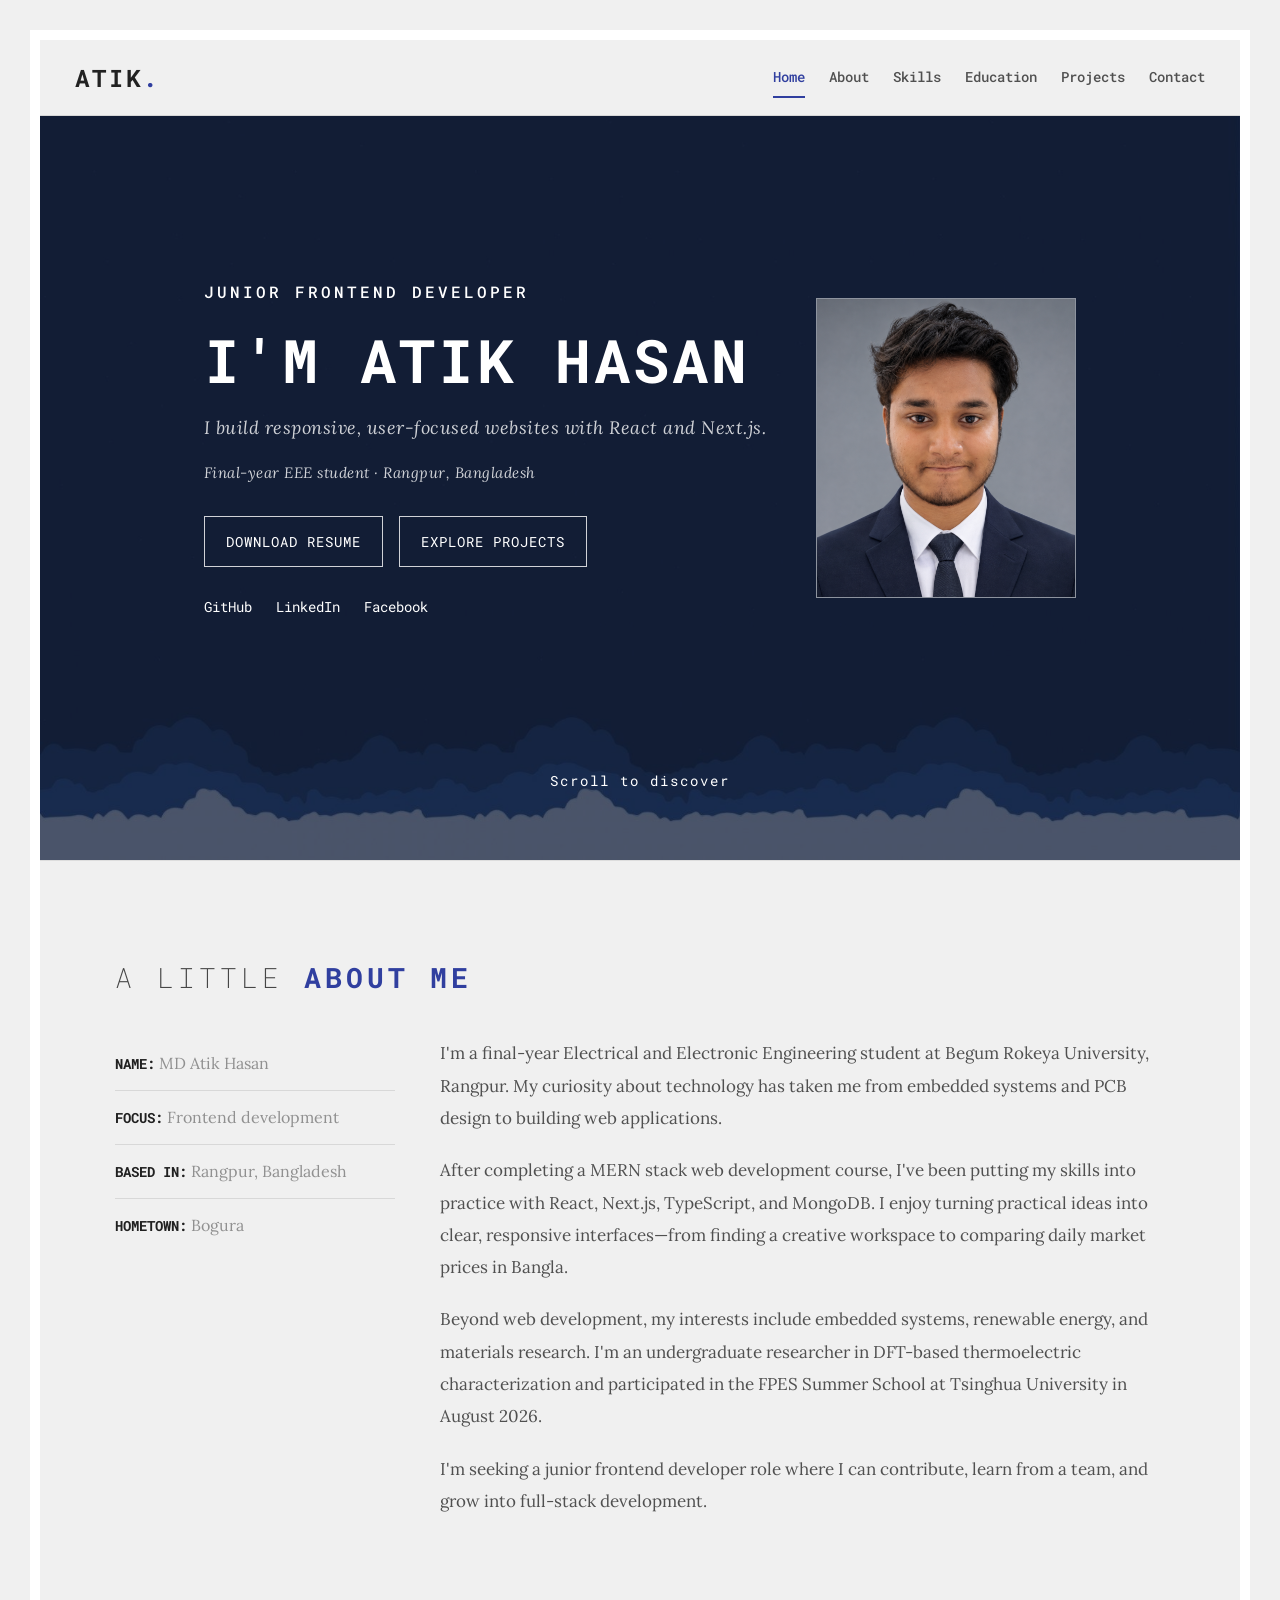
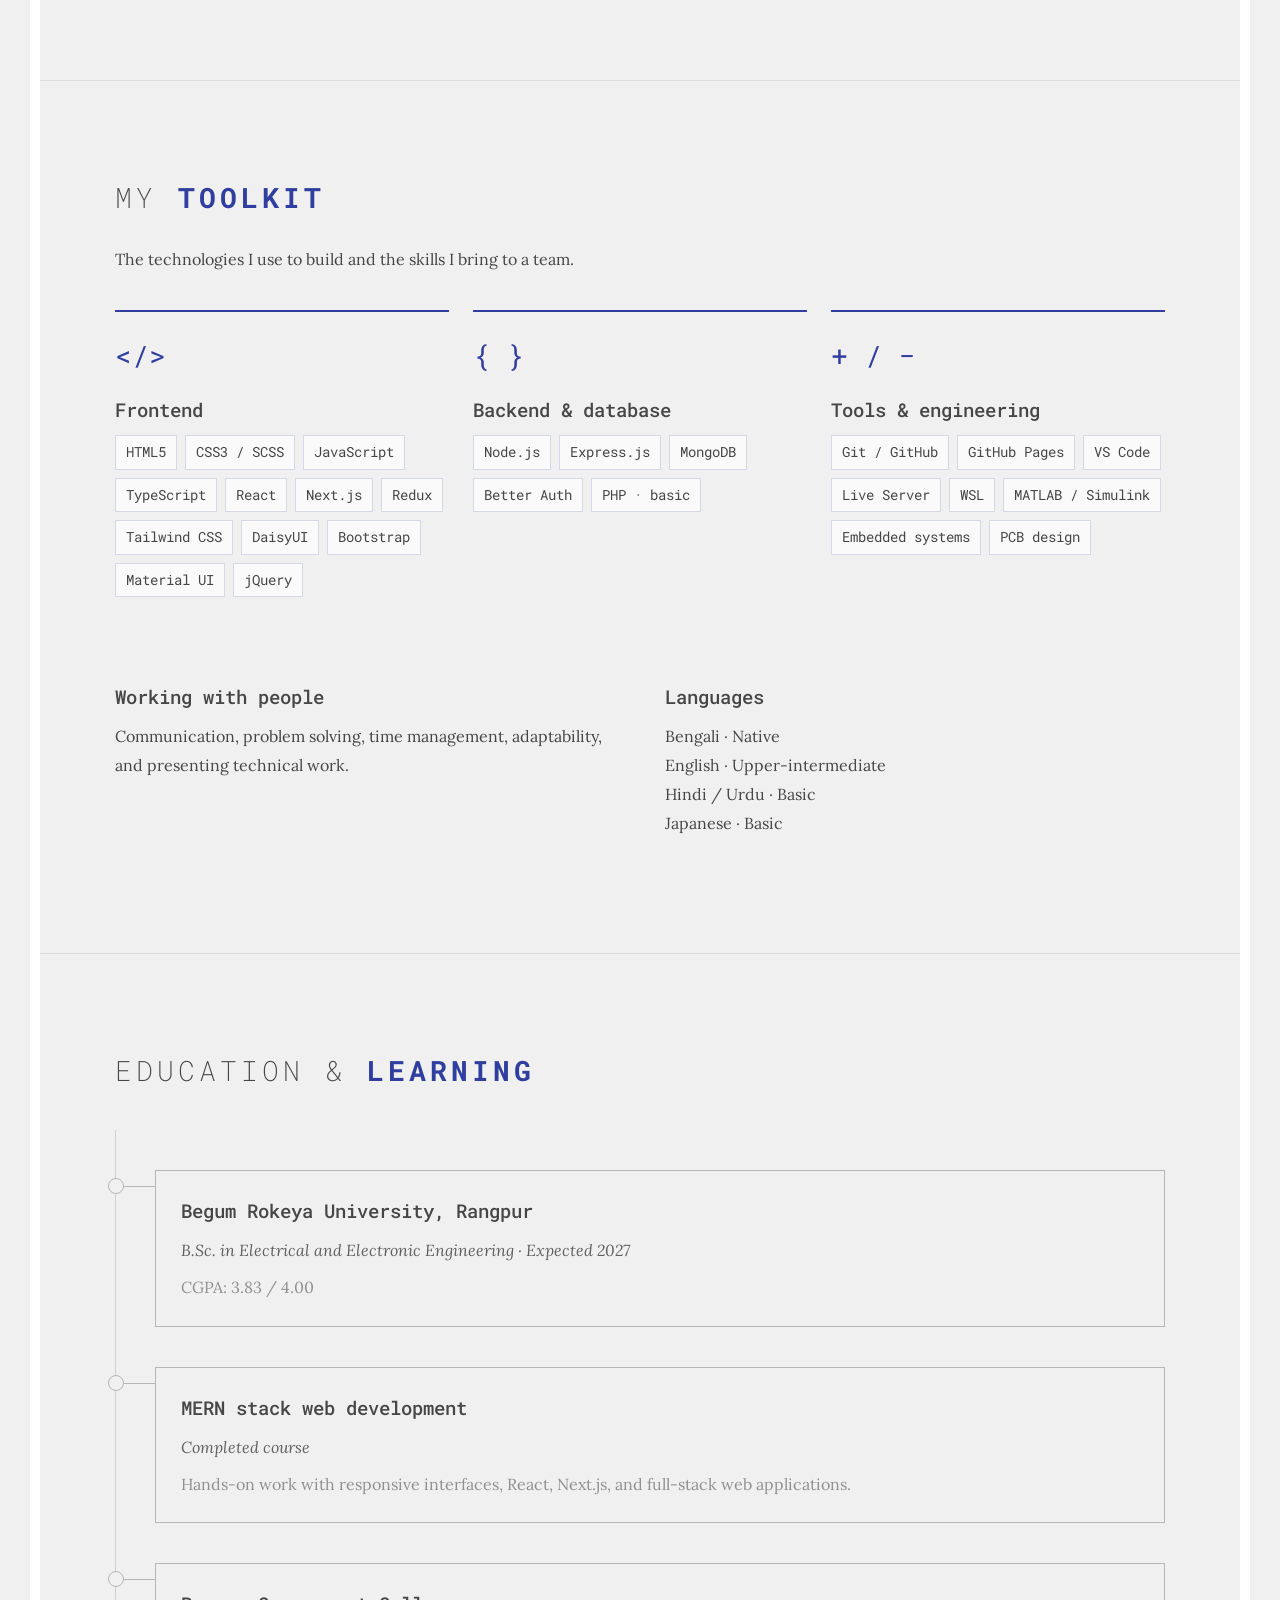
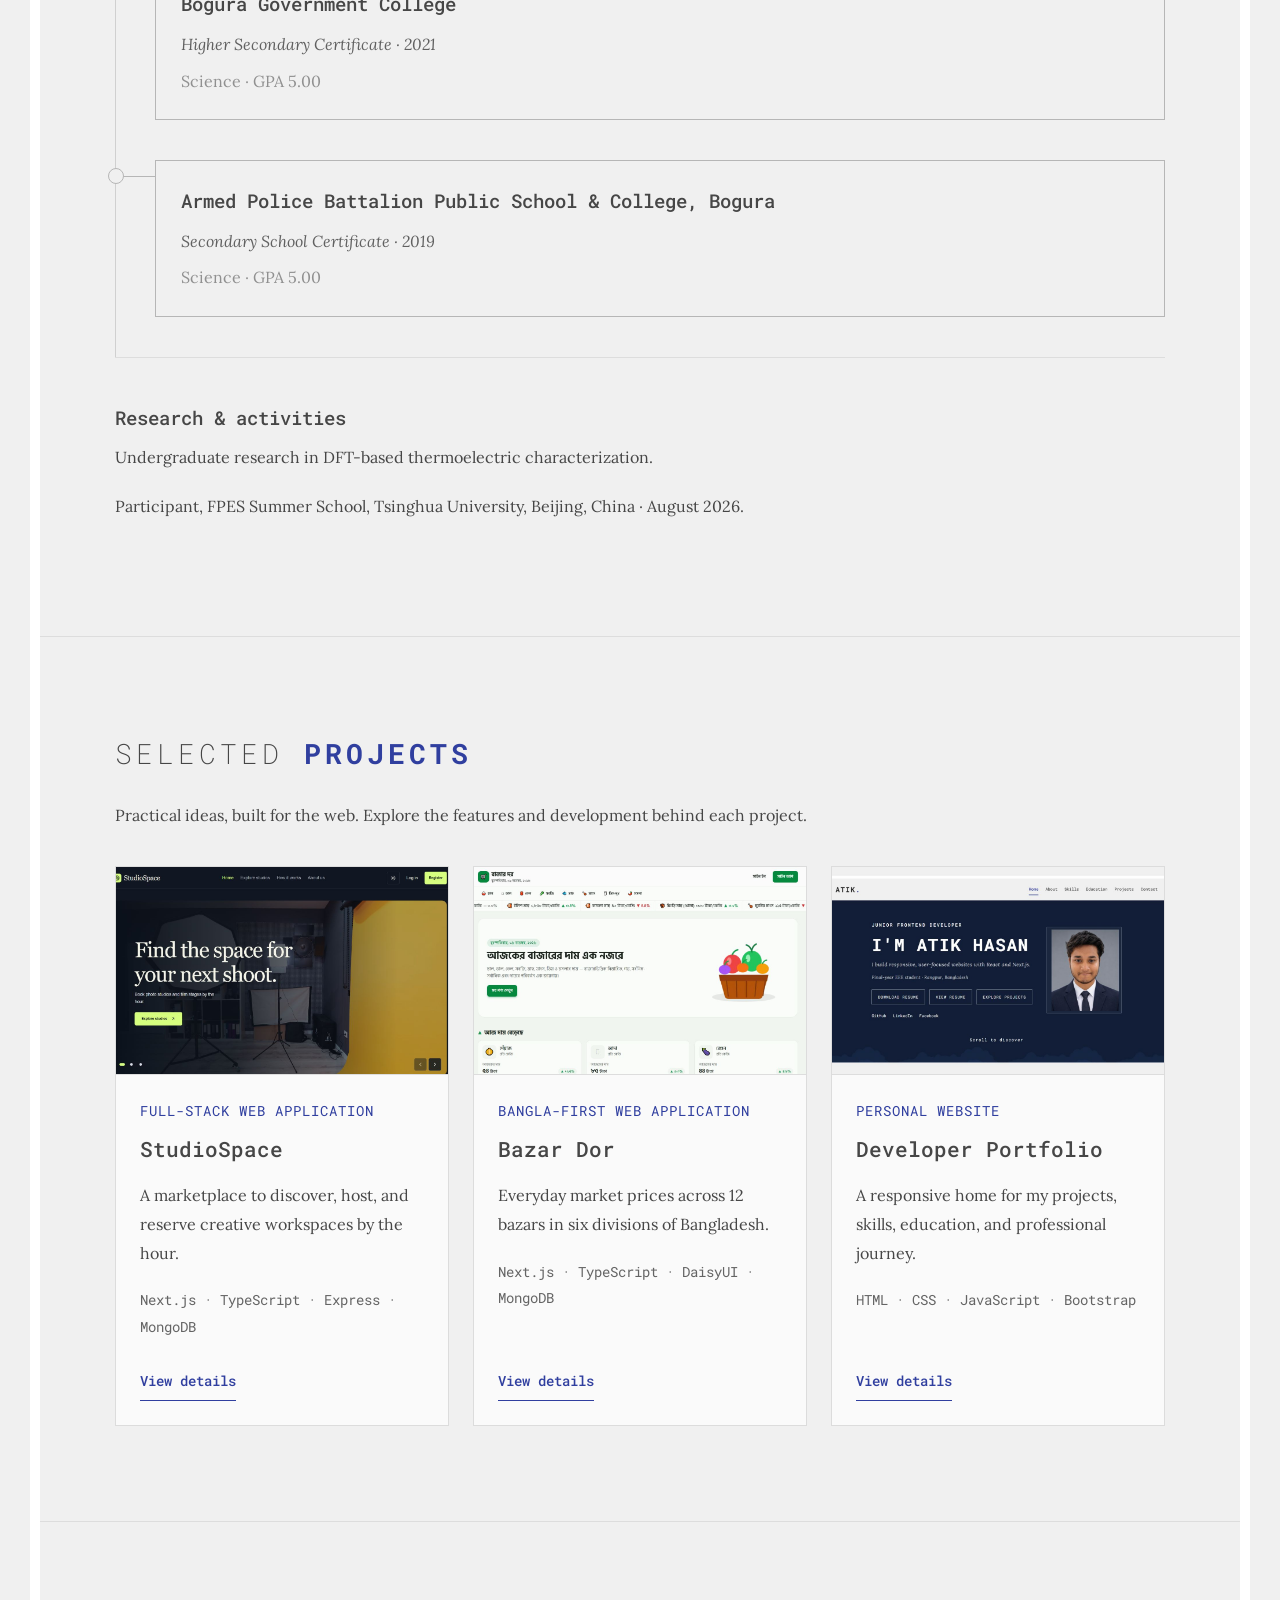
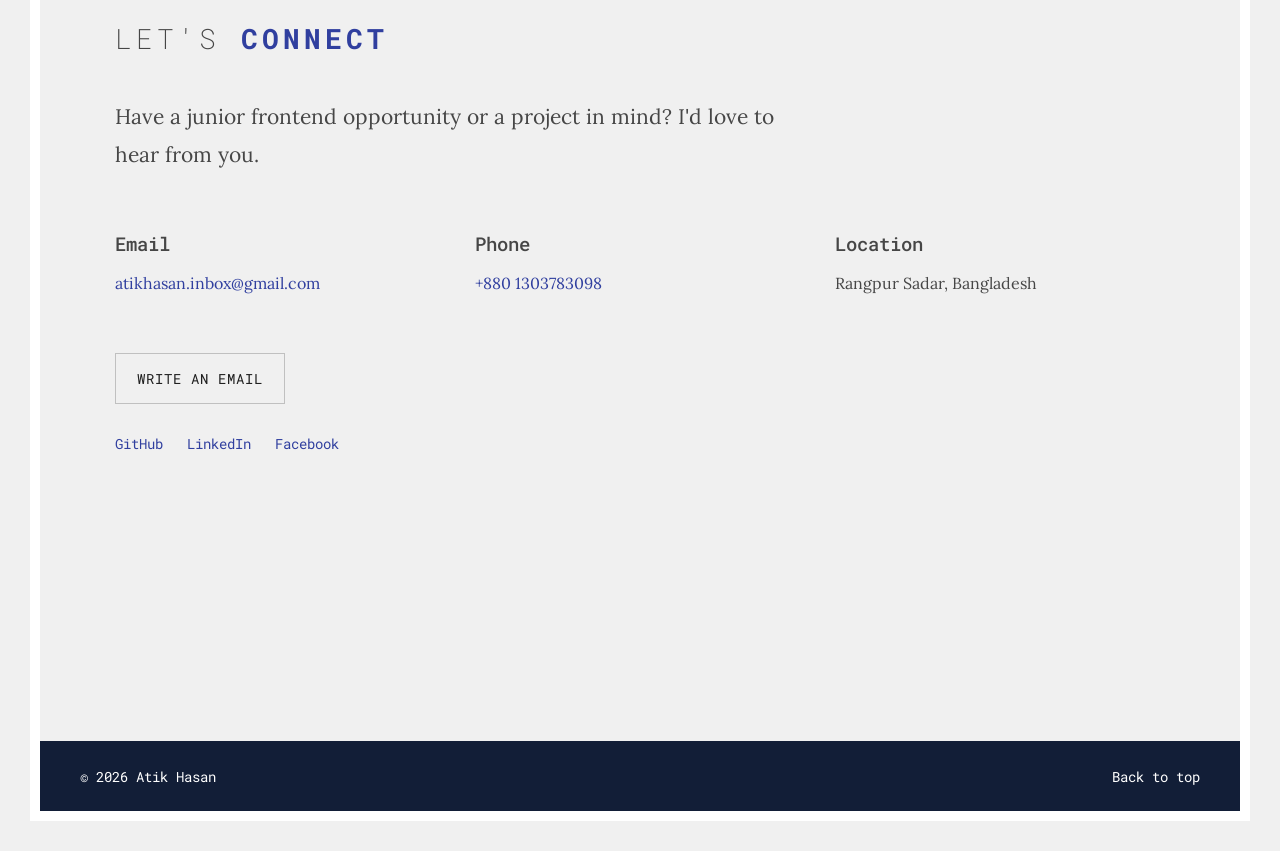
==== commit 5522ee3d: "Update portfolio content, scrolling navigation and portrait" ====
--- a/index.html
+++ b/index.html
@@ -1,906 +1,36 @@
-<!DOCTYPE html>
-<html>
-	<head>
-		<meta charset="utf-8">
-		<meta http-equiv="X-UA-Compatible" content="IE=edge">
-		<meta name="viewport" content="width=device-width, initial-scale=1">
-		<!-- The above 3 meta tags *must* come first in the head; any other head content must come *after* these tags -->
-		
-		
-		<title>Modern & Minimal Resume / CV & vCard Template</title>
-		
-		
-		<!--=====================================================
-			CSS Stylesheets
-		=====================================================-->
-		<link rel='stylesheet' type='text/css' href='bootstrap/css/bootstrap.min.css' >
-		<link rel='stylesheet' type='text/css' href='css/linea.css' >
-		<link rel='stylesheet' type='text/css' href='css/ionicons.min.css' >
-		<link rel='stylesheet' type='text/css' href='css/owl.carousel.css' >
-		<link rel='stylesheet' type='text/css' href='css/magnific-popup.css' >
-		<link rel='stylesheet' type='text/css' href='css/style.css' >
-		
-	</head>
-	<body>
-		
-		
-		<!--=====================================================
-			Preloader
-		=====================================================-->
-		<div id='preloader' >
-			<div class='loader' ></div>
-			<div class='left' ></div>
-			<div class='right' ></div>
-		</div>
-		
-		
-		<div class='main-content' >
-			
-			<!--=====================================================
-				Page Borders
-			=====================================================-->
-			<div class='page-border border-left' ></div>
-			<div class='page-border border-right' ></div>
-			<div class='page-border border-top' ></div>
-			<div class='page-border border-bottom' ></div>
-			
-			
-			
-			<!--=====================================================
-				Menu Button
-			=====================================================-->
-			<a href='#' class='menu-btn' >
-				<span class='lines' >
-					<span class='l1' ></span>
-					<span class='l2' ></span>
-					<span class='l3' ></span>
-				</span>
-			</a>
-			
-			
-			<!--=====================================================
-				Menu
-			=====================================================-->
-			<div class='menu' >
-				<div class='inner' >
-					<ul class='menu-items' >
-						
-						<li>
-							<a href='#' class='section-toggle' data-section='intro' >
-								Home
-							</a>
-						</li>
-						
-						<li>
-							<a href='#about' class='section-toggle' data-section='about' >
-								About
-							</a>
-						</li>
-						
-						<li>
-							<a href='#resume' class='section-toggle' data-section='resume' >
-								Resume
-							</a>
-						</li>
-						
-						<li>
-							<a href='#portfolio' class='section-toggle' data-section='portfolio' >
-								Portfolio
-							</a>
-						</li>
-						
-						
-						<li>
-							<a href='#contact' class='section-toggle' data-section='contact' >
-								Contact
-							</a>
-						</li>
-						
-						
-					</ul>
-				</div>
-			</div>
-			
-			<div class='animation-block' ></div>
-			
-			
-			<!--=====================================================
-				Sections
-			=====================================================-->
-			<div>
-			<div class='sections' >
-				
-				<!--=====================================================
-					Main Section
-				=====================================================-->
-				<section id='intro' class='section section-main active' >
-					
-					<div class='container-fluid' >
-						
-						<div class='v-align' >
-							<div class='inner' >
-								<div class='intro-text' >
-									
-									<h1>I'm Atik Hasan</h1>
-									
-									<p>
-										A Curiosity Driven Student, with Passion for Progress
-									</p>
-									
-									<div class='intro-btns' >
-										
-										<a href='#about' class='btn-custom section-toggle' data-section='about' >
-											Discover More
-										</a>
-										
-										<a href='#contact' class='btn-custom section-toggle' data-section='contact' >
-											Contact
-										</a>
-										
-									</div>
-									
-								</div>
-							</div>
-							
-						</div>
-						
-					</div>
-				
-				</section>
-				
-				
-				<!--=====================================================
-					About Section
-				=====================================================-->
-				<section id='about' class='section about-section border-d' >
-					
-					<div class='section-block about-block' >
-						<div class='container-fluid' >
-							
-							<div class='section-header' >
-								<h2>
-									I'm a <strong class='color' >Student</strong>
-								</h2>
-							</div>
-							
-							<div class='row' >
-								
-								<div class='col-md-4' >
-									
-									<ul class='info-list' >
-										
-										<li>
-											<strong>Name:</strong>
-											<span>Atik Hasan</span>
-										</li>
-										
-										<li>
-											<strong>Job:</strong>
-											<span>Student</span>
-										</li>
-										
-										<li>
-											<strong>Age:</strong>
-											<span>22 Years</span>
-										</li>
-										
-										<li>
-											<strong>Residence:</strong>
-											<span>Bangladesh</span>
-										</li>
-										
-										<li>
-											<strong>Hometown:</strong>
-											<span>Bogura</span>
-										</li>
-										
-										
-										
-									</ul>
-									
-								</div>
-								
-								<div class='col-md-8' >
-								
-									<div class='about-text' >
-										<p>
-											👋 Hello there! I'm an enthusiastic second-year undergraduate student in Electrical and Electronic Engineering with a passion for embedded systems engineering. 🛠<br>
-
-                                            🔍 Beyond my core interests, I'm actively seeking opportunities to broaden my horizons and delve into various tech fields and industries from AI to Renewable energy. 🌱🤖, and I'm thrilled to be on this path of constant learning 📚.
-
-                                             
-										</p>
-										
-										<p>
-											🌱 If you share a passion for innovation and growth, I'd love to connect and share our experiences.🌈👩‍💻 Let's embark on this journey together and make a meaningful impact in the tech landscape!🚀
-										</p>
-										
-									</div>
-									
-									
-									
-								</div>
-								
-							</div>
-							
-						</div>
-					</div>
-					
-					
-					
-					<div class='section-block skills-block' >
-						<div class='container-fluid' >
-							
-							<div class='section-header' >
-								
-								<h2>
-									 <strong class='color' >Skills</strong>
-								</h2>
-								
-							</div>
-							
-							<div class='row' >
-								
-								<div class='col-md-6' >
-									
-									<div class='skill' >
-										
-										<h4>HTML/CSS</h4>
-										
-										<div class='bar' >
-											<div class='percent' style='width:70%;' ></div>
-										</div>
-										
-									</div>
-									
-									
-									<div class='skill' >
-										
-										<h4>Arduino</h4>
-										
-										<div class='bar' >
-											<div class='percent' style='width:60%;' ></div>
-										</div>
-										
-									</div>
-									
-									
-									<div class='skill' >
-										
-										<h4>C/Embedded C</h4>
-										
-										<div class='bar' >
-											<div class='percent' style='width:60%;' ></div>
-										</div>
-										
-									</div>
-									
-								</div>
-								
-								<div class='col-md-6' >
-									
-									<div class='skill' >
-										
-										<h4>JavaScript</h4>
-										
-										<div class='bar' >
-											<div class='percent' style='width:30%;' ></div>
-										</div>
-										
-									</div>
-									
-									
-									<div class='skill' >
-										
-										<h4>PCB Design</h4>
-										
-										<div class='bar' >
-											<div class='percent' style='width:30%;' ></div>
-										</div>
-										
-									</div>
-									
-									
-									<div class='skill' >
-										
-										<h4>MS Office Applications</h4>
-										
-										<div class='bar' >
-											<div class='percent' style='width:55%;' ></div>
-										</div>
-										
-									</div>
-									
-								</div>
-								
-							</div>
-							
-							
-						</div>
-					</div>
-
-					<div class='section-block skills-block' >
-						<div class='container-fluid' >
-							
-							<div class='section-header' >
-								
-								<h2>
-									<strong class='color' >Language Skill</strong>
-								</h2>
-								
-							</div>
-							
-							<div class='row' >
-								
-								<div class='col-md-6' >
-									
-									<div class='skill' >
-										
-										<h4>English</h4>
-										
-										<div class='bar' >
-											<div class='percent' style='width:85%;' ></div>
-										</div>
-										
-									</div>
-									
-									
-									<div class='skill' >
-										
-										<h4>Bangla</h4>
-										
-										<div class='bar' >
-											<div class='percent' style='width:99%;' ></div>
-										</div>
-										
-									</div>
-									
-									
-									<div class='skill' >
-										
-										<h4>Japanese</h4>
-										
-										<div class='bar' >
-											<div class='percent' style='width:60%;' ></div>
-										</div>
-										
-									</div>
-
-									<div class='skill' >
-										
-										<h4>Hindi/Urdu</h4>
-										
-										<div class='bar' >
-											<div class='percent' style='width:55%;' ></div>
-										</div>
-										
-									</div>
-									
-								</div>
-								
-																
-																											
-								</div>
-								
-							</div>
-							
-							
-						</div>
-					</div>
-					
-					
-			    </section>	
-				
-				
-				<!--=====================================================
-					Resume Section
-				=====================================================-->
-				<section id='resume' class='section resume-section border-d' >
-					
-					<div class='section-block timeline-block' >
-						
-						<div class='container-fluid' >
-							
-							<div class='section-header' >
-								
-								<h2>My <strong class='color' >Education</strong></h2>
-								
-							</div>
-							
-							<ul class='timeline' >
-								
-								<li>
-									
-									<div class='timeline-content' >
-										
-										<h4>Begum Rokeya University, Rangpur</h4>
-										
-										<em>
-											<span>Batchelor Degree</span>
-											<span>In Progress</span>
-										</em>
-										
-										<p>
-											Department of Electrical and Electronic Engineering
-
-										</p>
-										
-									</div>
-									
-								</li>
-								
-								<li>
-									
-									<div class='timeline-content' >
-										
-										<h4>Bogura Government College, Bogura</h4>
-										
-										<em>
-											<span>HSC</span>
-											<span>2021</span>
-										</em>
-										
-										<p>
-											Science<br>
-											GPA 5.00
-										</p>
-										
-									</div>
-									
-								</li>
-								
-								<li>
-									
-									<div class='timeline-content' >
-										
-										<h4>Armed Police Battalion Public School & College, Bogura</h4>
-										
-										<em>
-											<span>SSC</span>
-											<span>2019</span>
-										</em>
-										
-										<p>
-											Science<br>
-											GPA 5.00
-										</p>
-										
-									</div>
-									
-								</li>
-								
-								
-								
-							</ul>
-							
-						</div>
-						
-					</div>
-					
-					
-					
-					
-					
-				</section>
-				
-				
-				<!--=====================================================
-					Portfolio Section
-				=====================================================-->
-				<section id='portfolio' class='section portfolio-section border-d' >
-					
-					<div class='section-block portfolio-block' >
-						
-						<div class='container-fluid' >
-							
-							
-							<div class='section-header' >
-								<h2>My <strong class='color' >Works</strong></h2>
-							</div>
-							
-							<ul class='portfolio-filters' >
-								<li>
-									<a href='#' class='active' data-group='all' >
-										All
-									</a>
-								</li>
-								<li>
-									<a href='#' data-group='web' >
-										Web
-									</a>
-								</li>
-								<li>
-									<a href='#' data-group='tech' >
-										Tech
-									</a>
-								</li>
-								<li>
-									<a href='#' data-group='photography' >
-										Photography
-									</a>
-								</li>
-							</ul>
-							
-							<ul class='portfolio-items' >
-								
-								<li data-groups='["web","tech"]' >
-									<div class='inner' >
-										<img src='img/portfolio/1.jpg' alt>
-										
-										<div class='overlay' >
-											
-											<a href='#popup-1' class='view-project' >
-												View Project
-											</a>
-											
-											<!--project popup-->
-											<div id='popup-1' class='popup-box zoom-anim-dialog mfp-hide' >
-												<figure>
-													
-													<!--project popup image-->
-													<img src='img/portfolio/1.jpg' alt>
-												
-												</figure>
-												<div class='content' >
-													
-													<!--project popup title-->
-													<h4>My Project Title</h4>
-													
-													<!--project popup description-->
-													<p>
-														Consul latine iudicabit eu vel. Cu has animal eruditi voluptatibus. Eu volumus explicari sed. Mel mutat vituperata suscipiantur et, et fabellas explicari adipiscing quo, no mucius euismod vis. Cu vim quem quod cibo.
-													</p>
-													
-												</div>
-												
-											</div>
-											
-										</div>
-										
-									</div>
-								</li>
-								
-								<li data-groups='["tech","photography"]' >
-									<div class='inner' >
-										<img src='img/portfolio/2.jpg' alt>
-										
-										<div class='overlay' >
-											
-											<a href='#popup-2' class='view-project' >
-												View Project
-											</a>
-											
-											<!--project popup-->
-											<div id='popup-2' class='popup-box zoom-anim-dialog mfp-hide' >
-												<figure>
-													
-													<!--project popup image-->
-													<img src='img/portfolio/2.jpg' alt>
-												
-												</figure>
-												<div class='content' >
-													
-													<!--project popup title-->
-													<h4>My Project Title</h4>
-													
-													<!--project popup description-->
-													<p>
-														Consul latine iudicabit eu vel. Cu has animal eruditi voluptatibus. Eu volumus explicari sed. Mel mutat vituperata suscipiantur et, et fabellas explicari adipiscing quo, no mucius euismod vis. Cu vim quem quod cibo.
-													</p>
-													
-												</div>
-												
-											</div>
-											
-										</div>
-										
-									</div>
-								</li>
-								
-								<li data-groups='["web","photography"]' >
-									<div class='inner' >
-										<img src='img/portfolio/3.jpg' alt>
-										
-										<div class='overlay' >
-											
-											<a href='#popup-3' class='view-project' >
-												View Project
-											</a>
-											
-											<!--project popup-->
-											<div id='popup-3' class='popup-box zoom-anim-dialog mfp-hide' >
-												<figure>
-													
-													<!--project popup image-->
-													<img src='img/portfolio/3.jpg' alt>
-												
-												</figure>
-												<div class='content' >
-													
-													<!--project popup title-->
-													<h4>My Project Title</h4>
-													
-													<!--project popup description-->
-													<p>
-														Consul latine iudicabit eu vel. Cu has animal eruditi voluptatibus. Eu volumus explicari sed. Mel mutat vituperata suscipiantur et, et fabellas explicari adipiscing quo, no mucius euismod vis. Cu vim quem quod cibo.
-													</p>
-													
-												</div>
-												
-											</div>
-											
-										</div>
-										
-									</div>
-								</li>
-								
-								
-								<li data-groups='["web"]' >
-									<div class='inner' >
-										<img src='img/portfolio/4.jpg' alt>
-										
-										<div class='overlay' >
-											
-											<a href='#popup-4' class='view-project' >
-												View Project
-											</a>
-											
-											<!--project popup-->
-											<div id='popup-4' class='popup-box zoom-anim-dialog mfp-hide' >
-												<figure>
-													
-													<!--project popup image-->
-													<img src='img/portfolio/4.jpg' alt>
-												
-												</figure>
-												<div class='content' >
-													
-													<!--project popup title-->
-													<h4>My Project Title</h4>
-													
-													<!--project popup description-->
-													<p>
-														Consul latine iudicabit eu vel. Cu has animal eruditi voluptatibus. Eu volumus explicari sed. Mel mutat vituperata suscipiantur et, et fabellas explicari adipiscing quo, no mucius euismod vis. Cu vim quem quod cibo.
-													</p>
-													
-												</div>
-												
-											</div>
-											
-										</div>
-										
-									</div>
-								</li>
-								
-								<li data-groups='["tech"]' >
-									<div class='inner' >
-										<img src='img/portfolio/5.jpg' alt>
-										
-										<div class='overlay' >
-											
-											<a href='#popup-5' class='view-project' >
-												View Project
-											</a>
-											
-											<!--project popup-->
-											<div id='popup-5' class='popup-box zoom-anim-dialog mfp-hide' >
-												<figure>
-													
-													<!--project popup image-->
-													<img src='img/portfolio/5.jpg' alt>
-												
-												</figure>
-												<div class='content' >
-													
-													<!--project popup title-->
-													<h4>My Project Title</h4>
-													
-													<!--project popup description-->
-													<p>
-														Consul latine iudicabit eu vel. Cu has animal eruditi voluptatibus. Eu volumus explicari sed. Mel mutat vituperata suscipiantur et, et fabellas explicari adipiscing quo, no mucius euismod vis. Cu vim quem quod cibo.
-													</p>
-													
-												</div>
-												
-											</div>
-											
-										</div>
-										
-									</div>
-								</li>
-								
-								<li data-groups='["photography"]' >
-									<div class='inner' >
-										<img src='img/portfolio/6.jpg' alt>
-										
-										<div class='overlay' >
-											
-											<a href='#popup-6' class='view-project' >
-												View Project
-											</a>
-											
-											<!--project popup-->
-											<div id='popup-6' class='popup-box zoom-anim-dialog mfp-hide' >
-												<figure>
-													
-													<!--project popup image-->
-													<img src='img/portfolio/6.jpg' alt>
-												
-												</figure>
-												<div class='content' >
-													
-													<!--project popup title-->
-													<h4>My Project Title</h4>
-													
-													<!--project popup description-->
-													<p>
-														Consul latine iudicabit eu vel. Cu has animal eruditi voluptatibus. Eu volumus explicari sed. Mel mutat vituperata suscipiantur et, et fabellas explicari adipiscing quo, no mucius euismod vis. Cu vim quem quod cibo.
-													</p>
-													
-												</div>
-												
-											</div>
-											
-										</div>
-										
-									</div>
-								</li>
-								
-							</ul>
-							
-						</div>
-					
-					</div>
-					
-				</section>
-				
-				
-				<!--=====================================================
-					Contact Section
-				=====================================================-->
-				<section id='contact' class='section contact-section border-d' >
-					
-					<div class='section-block contact-block' >
-						
-						<div class='container-fluid' >
-							
-							<div class='section-header' >
-								<h2>Contact <strong class='color' >Me</strong></h2>
-							</div>
-							
-							
-							<div class='row' >
-							
-								<div class='col-md-8' >
-									
-									<div class='contact-form' >
-									
-										<form id='contact-form' data-toggle='validator' method='post' action='mail.php' >
-										
-											<div id='contact-form-result' ></div>
-										
-											<div class='row' >
-												
-												<div class='col-md-6' >
-													<div class='form-group' >
-														
-														<input type='text' class='form-control' placeholder='Name' name='name' required>
-														<div class='help-block with-errors' ></div>
-														
-													</div>												
-												</div>
-												
-												<div class='col-md-6' >
-													<div class='form-group' >
-														
-														<input type='email' class='form-control' placeholder='Email' name='email' required>
-														<div class='help-block with-errors' ></div>
-													
-													</div>
-												</div>
-												
-											</div>
-											
-											<div class='form-group' >
-												
-												<input type='text' class='form-control' placeholder='Subject' name='subject' required>
-												<div class='help-block with-errors' ></div>
-											
-											</div>
-											
-											<div class='form-group' >
-												
-												<textarea class='form-control' placeholder='Message' name='message' rows='5' required></textarea>
-												<div class='help-block with-errors' ></div>
-												
-											</div>
-											
-											<div class='form-group text-center' >
-												<button type='submit' class='btn-custom btn-color' >
-													Send Message
-												</button>
-											</div>
-											
-										</form>
-										
-									</div>
-									
-									
-								</div>
-								
-								<div class='col-md-4' >
-									
-									<div class='contact-info-icons' >
-										
-										<div class='contact-info' >
-											
-											<i class='ion-ios-location-outline' ></i>
-											
-											<p>
-												5404 Rangpur Sadar<br>
-												Rangpur
-											</p>
-											
-										</div>
-										
-										
-										<div class='contact-info' >
-											
-											<i class='ion-ios-telephone-outline' ></i>
-											
-											<p>
-												(+880) 1303783098<br>
-												(+880) 1521738537
-											</p>
-											
-										</div>
-										
-										
-										<div class='contact-info' >
-											
-											<i class='ion-android-globe' ></i>
-											
-											<p>
-												<a href="https://www.facebook.com/atikhasan.inbox">facebook/atikhasan</a><br>
-												<a href="https://www.linkedin.com/in/atikhasan-">linkedin/atikhasan</a>
-											</p>
-											
-										</div>
-										
-										
-										
-										
-									</div>
-									
-									
-									
-								</div>
-								
-								
-							</div>
-							
-							
-							
-						</div>
-					
-					</div>
-					
-				</section>
-				
-			</div>
-			
-		</div></div>
-		
-		
-		<!--=====================================================
-			JavaScript Files
-		=====================================================-->
-		<script src='js/jquery.min.js' ></script>
-		<script src='js/jquery.shuffle.min.js' ></script>
-		<script src='js/owl.carousel.min.js' ></script>
-		<script src='js/jquery.magnific-popup.min.js' ></script>
-		<script src='js/validator.min.js' ></script>
-		<script src='js/script.js' ></script>
-		
-	</body>
-</html>+<!DOCTYPE html>
+<html lang="en">
+<head>
+<meta charset="utf-8"><meta name="viewport" content="width=device-width, initial-scale=1">
+<title>Atik Hasan | Junior Frontend Developer</title>
+<meta name="description" content="Atik Hasan's frontend portfolio. React and Next.js projects, skills, education, and contact information.">
+<link rel="stylesheet" href="bootstrap/css/bootstrap.min.css"><link rel="stylesheet" href="css/style.css"><link rel="stylesheet" href="css/portfolio.css"><script src="js/script.js" defer></script>
+</head>
+<body>
+<a class="skip-link" href="#about">Skip to content</a>
+<div class="main-content">
+<header class="site-header"><a class="brand" href="#intro">ATIK<span class="color">.</span></a><button class="nav-toggle" aria-expanded="false" aria-controls="site-nav">Menu</button><nav id="site-nav" aria-label="Main navigation"><a href="#intro" aria-current="location">Home</a><a href="#about">About</a><a href="#skills">Skills</a><a href="#resume">Education</a><a href="#portfolio">Projects</a><a href="#contact">Contact</a></nav></header>
+<main class="sections">
+<section id="intro" class="section section-main" aria-labelledby="intro-title">
+<div class="hero-layout"><div class="intro-text"><p class="eyebrow">Junior Frontend Developer</p><h1 id="intro-title">I'm Atik Hasan</h1><p>I build responsive, user-focused websites with React and Next.js.</p><p class="hero-note">Final-year EEE student · Rangpur, Bangladesh</p><div class="intro-btns"><a class="btn-custom" href="assets/Atik_Hasan_Resume.docx" download>Download Resume</a><a class="btn-custom" href="#portfolio">Explore Projects</a></div><div class="social-links" aria-label="Social profiles"><a href="https://github.com/AtikHasanDev">GitHub</a><a href="https://www.linkedin.com/in/atikhasan-">LinkedIn</a><a href="https://www.facebook.com/atikhasan.inbox">Facebook</a></div></div><div class="portrait-frame"><div class="portrait-crop"><img class="portrait" src="img/profile-professional.png" alt="Atik Hasan in a navy suit" width="1122" height="1402"></div></div></div><a class="scroll-cue" href="#about">Scroll to discover</a>
+</section>
+<section id="about" class="section" aria-labelledby="about-title"><div class="section-block"><div class="section-header"><h2 id="about-title">A little <strong class="color">about me</strong></h2></div><div class="about-layout"><ul class="info-list"><li><strong>Name:</strong> <span>MD Atik Hasan</span></li><li><strong>Focus:</strong> <span>Frontend development</span></li><li><strong>Based in:</strong> <span>Rangpur, Bangladesh</span></li><li><strong>Hometown:</strong> <span>Bogura</span></li></ul><div class="about-text"><p>I'm a final-year Electrical and Electronic Engineering student at Begum Rokeya University, Rangpur. My curiosity about technology has taken me from embedded systems and PCB design to building web applications.</p><p>After completing a MERN stack web development course, I've been putting my skills into practice with React, Next.js, TypeScript, and MongoDB. I enjoy turning practical ideas into clear, responsive interfaces—from finding a creative workspace to comparing daily market prices in Bangla.</p><p>Beyond web development, my interests include embedded systems, renewable energy, and materials research. I'm an undergraduate researcher in DFT-based thermoelectric characterization and participated in the FPES Summer School at Tsinghua University in August 2026.</p><p>I'm seeking a junior frontend developer role where I can contribute, learn from a team, and grow into full-stack development.</p></div></div></div></section>
+<section id="skills" class="section" aria-labelledby="skills-title"><div class="section-block"><div class="section-header"><h2 id="skills-title">My <strong class="color">toolkit</strong></h2></div><p class="section-lead">The technologies I use to build and the skills I bring to a team.</p><div class="skill-grid">
+<article class="skill-category"><span class="skill-symbol" aria-hidden="true">&lt;/&gt;</span><h3>Frontend</h3><ul class="skill-tags"><li>HTML5</li><li>CSS3 / SCSS</li><li>JavaScript</li><li>TypeScript</li><li>React</li><li>Next.js</li><li>Redux</li><li>Tailwind CSS</li><li>DaisyUI</li><li>Bootstrap</li><li>Material UI</li><li>jQuery</li></ul></article>
+<article class="skill-category"><span class="skill-symbol" aria-hidden="true">{ }</span><h3>Backend &amp; database</h3><ul class="skill-tags"><li>Node.js</li><li>Express.js</li><li>MongoDB</li><li>Better Auth</li><li>PHP · basic</li></ul></article>
+<article class="skill-category"><span class="skill-symbol" aria-hidden="true">+ / −</span><h3>Tools &amp; engineering</h3><ul class="skill-tags"><li>Git / GitHub</li><li>GitHub Pages</li><li>VS Code</li><li>Live Server</li><li>WSL</li><li>MATLAB / Simulink</li><li>Embedded systems</li><li>PCB design</li></ul></article></div>
+<div class="skills-extra"><div><h3>Working with people</h3><p>Communication, problem solving, time management, adaptability, and presenting technical work.</p></div><div><h3>Languages</h3><p>Bengali · Native<br>English · Upper-intermediate<br>Hindi / Urdu · Basic<br>Japanese · Basic</p></div></div></div></section>
+<section id="resume" class="section" aria-labelledby="education-title"><div class="section-block"><div class="section-header"><h2 id="education-title">Education &amp; <strong class="color">learning</strong></h2></div><ul class="timeline">
+<li><div class="timeline-content"><h3>Begum Rokeya University, Rangpur</h3><em>B.Sc. in Electrical and Electronic Engineering · Expected 2027</em><p>CGPA: 3.83 / 4.00</p></div></li>
+<li><div class="timeline-content"><h3>MERN stack web development</h3><em>Completed course</em><p>Hands-on work with responsive interfaces, React, Next.js, and full-stack web applications.</p></div></li>
+<li><div class="timeline-content"><h3>Bogura Government College</h3><em>Higher Secondary Certificate · 2021</em><p>Science · GPA 5.00</p></div></li>
+<li><div class="timeline-content"><h3>Armed Police Battalion Public School &amp; College, Bogura</h3><em>Secondary School Certificate · 2019</em><p>Science · GPA 5.00</p></div></li></ul>
+<div class="research-note"><h3>Research &amp; activities</h3><p>Undergraduate research in DFT-based thermoelectric characterization.</p><p>Participant, FPES Summer School, Tsinghua University, Beijing, China · August 2026.</p></div></div></section>
+<section id="portfolio" class="section" aria-labelledby="projects-title"><div class="section-block"><div class="section-header"><h2 id="projects-title">Selected <strong class="color">projects</strong></h2></div><p class="section-lead">Practical ideas, built for the web. Explore the features and development behind each project.</p><div class="project-grid">
+<article class="project-card"><img src="img/portfolio/studiospace.jpg" alt="StudioSpace creative studio marketplace homepage" loading="lazy" width="1280" height="720"><div class="project-content"><p class="project-type">Full-stack web application</p><h3>StudioSpace</h3><p>A marketplace to discover, host, and reserve creative workspaces by the hour.</p><p class="project-stack">Next.js · TypeScript · Express · MongoDB</p><a class="detail-link" href="projects/studiospace.html">View details<span class="sr-only"> about StudioSpace</span></a></div></article>
+<article class="project-card"><img src="img/portfolio/bazardor.jpg" alt="Bazar Dor Bangla market price tracker homepage" loading="lazy" width="1280" height="720"><div class="project-content"><p class="project-type">Bangla-first web application</p><h3>Bazar Dor</h3><p>Everyday market prices across 12 bazars in six divisions of Bangladesh.</p><p class="project-stack">Next.js · TypeScript · DaisyUI · MongoDB</p><a class="detail-link" href="projects/bazardor.html">View details<span class="sr-only"> about Bazar Dor</span></a></div></article>
+<article class="project-card"><img src="img/portfolio/portfolio.jpg" alt="Atik Hasan developer portfolio homepage" loading="lazy" width="1280" height="720"><div class="project-content"><p class="project-type">Personal website</p><h3>Developer Portfolio</h3><p>A responsive home for my projects, skills, education, and professional journey.</p><p class="project-stack">HTML · CSS · JavaScript · Bootstrap</p><a class="detail-link" href="projects/portfolio.html">View details<span class="sr-only"> about Developer Portfolio</span></a></div></article>
+</div></div></section>
+<section id="contact" class="section" aria-labelledby="contact-title"><div class="section-block"><div class="section-header"><h2 id="contact-title">Let's <strong class="color">connect</strong></h2></div><p class="contact-intro">Have a junior frontend opportunity or a project in mind? I'd love to hear from you.</p><div class="contact-grid"><div><h3>Email</h3><a href="mailto:atikhasan.inbox@gmail.com">atikhasan.inbox@gmail.com</a></div><div><h3>Phone</h3><a href="tel:+8801303783098">+880 1303783098</a></div><div><h3>Location</h3><p>Rangpur Sadar, Bangladesh</p></div></div><a class="btn-custom btn-color" href="mailto:atikhasan.inbox@gmail.com">Write an email</a><div class="social-links"><a href="https://github.com/AtikHasanDev">GitHub</a><a href="https://www.linkedin.com/in/atikhasan-">LinkedIn</a><a href="https://www.facebook.com/atikhasan.inbox">Facebook</a></div></div></section>
+</main><footer class="site-footer"><p>© <span id="year">2026</span> Atik Hasan</p><a href="#intro">Back to top</a></footer></div>
+</body></html>
--- a/css/portfolio.css
+++ b/css/portfolio.css
@@ -0,0 +1,21 @@
+/* Native document scrolling with the original N5 fonts, indigo and inset frame. */
+html{height:auto;scroll-behavior:smooth;scroll-padding-top:100px}body{height:auto;overflow:visible;font-size:16px;line-height:1.8;color:#464646}
+.main-content{position:relative;inset:auto;margin:40px;overflow:visible}.sections{height:auto}.section{position:relative;inset:auto;visibility:visible;z-index:auto;overflow:visible;min-height:calc(100svh - 80px);padding-top:95px}.section-block{max-width:1440px;margin:auto;padding:0 75px 95px}.section+.section{border-top:1px solid #ddd}.section-header{margin-bottom:38px}.section-header>h2{line-height:1.55;overflow-wrap:anywhere}h3{font-size:19px;line-height:1.6}p{margin-bottom:20px}a{color:#303f9f;text-underline-offset:5px}a:hover{color:#1e2870}:focus-visible{outline:3px solid #6074e0;outline-offset:5px}
+.skip-link{position:fixed;top:-100px;left:20px;z-index:999;background:white;padding:12px}.skip-link:focus{top:5px}.site-header{position:sticky;top:0;z-index:200;min-height:76px;display:flex;align-items:center;justify-content:space-between;gap:24px;padding:14px 35px;background:#f0f0f0fa;border-bottom:1px solid #d7d7d7}.brand{font:700 24px 'Roboto Mono',monospace;letter-spacing:3px;color:#222;text-decoration:none}#site-nav{display:flex;align-items:center;gap:24px}#site-nav a{font:500 14px 'Roboto Mono',monospace;color:#505050;padding:10px 0;border-bottom:2px solid transparent;text-decoration:none}#site-nav a[aria-current]{color:#303f9f;border-color:#303f9f}.nav-toggle{display:none;background:none;border:1px solid #303f9f;color:#303f9f;padding:6px 14px;font-family:'Roboto Mono',monospace}
+.section-main{padding:70px 60px;min-height:calc(100svh - 156px);display:flex;flex-direction:column;justify-content:center;isolation:isolate;background-position:center}.section-main:before{background:#10182c;opacity:.7;z-index:-1}.hero-layout{display:grid;grid-template-columns:1fr 260px;align-items:center;gap:50px;max-width:1250px;margin:auto}.intro-text{text-align:left;padding:0}.intro-text>h1{font-size:clamp(36px,4.7vw,72px);letter-spacing:3px;line-height:1.25}.intro-text>.eyebrow{font:500 16px 'Roboto Mono',monospace;text-transform:uppercase;letter-spacing:3px;margin:0 0 20px;color:#fff}.intro-text>p{max-width:650px;line-height:1.8;letter-spacing:.5px}.intro-text>.hero-note{font-size:15px}.intro-text>.intro-btns{display:flex;gap:16px;flex-wrap:wrap;margin-top:30px}.intro-text>.intro-btns>.btn-custom{margin:0}.btn-custom{font-size:14px;letter-spacing:1px;line-height:1.5;padding:15px 22px}.portrait{width:260px;height:320px;object-fit:cover;border:1px solid #ffffff80;padding:8px;background:#ffffff0a}.social-links{display:flex;gap:24px;flex-wrap:wrap;margin-top:30px;font:14px 'Roboto Mono',monospace}.intro-text .social-links a,.scroll-cue{color:white}.scroll-cue{text-align:center;margin-top:60px;font:14px 'Roboto Mono',monospace;letter-spacing:2px}
+.about-layout{display:grid;grid-template-columns:280px 1fr;gap:45px}.info-list>li{padding:12px 0;font-size:16px}.info-list>li>strong{font-size:14px;letter-spacing:0}.about-text>p{font-size:17px;color:#505050;line-height:1.9}.section-lead{max-width:760px;margin:-12px 0 36px}.skill-grid,.project-grid{display:grid;grid-template-columns:repeat(3,minmax(0,1fr));gap:24px}.skill-category{border-top:2px solid #303f9f;padding:25px 0}.skill-symbol{font:28px 'Roboto Mono',monospace;color:#303f9f}.skill-tags{list-style:none;display:flex;gap:8px;flex-wrap:wrap;padding:0}.skill-tags li{border:1px solid #d5d8e6;padding:5px 10px;font:14px/1.6 'Roboto Mono',monospace;background:#fafafa}.skills-extra{display:grid;grid-template-columns:1fr 1fr;gap:50px;margin-top:30px}.timeline-content h3{margin-top:0}.timeline-content>p{font-size:16px;color:#505050}.timeline-content>em{display:block;color:#686868;margin-bottom:10px}.research-note{border-top:1px solid #ddd;padding-top:25px}
+.project-card{background:#fafafa;border:1px solid #dcdcdc;display:flex;flex-direction:column}.project-card img{width:100%;height:auto;aspect-ratio:16/10;object-fit:cover;object-position:top;border-bottom:1px solid #ddd}.project-content{padding:24px;flex:1;display:flex;flex-direction:column}.project-type{font:14px/1.7 'Roboto Mono',monospace;text-transform:uppercase;letter-spacing:1px;color:#303f9f;margin-bottom:10px}.project-content h3{margin:0 0 15px;font-size:21px}.project-stack{font:14px/1.9 'Roboto Mono',monospace;color:#646464}.detail-link{align-self:flex-start;margin-top:auto;font:500 14px 'Roboto Mono',monospace;padding:10px 0;border-bottom:1px solid #303f9f;text-decoration:none}.contact-intro{font-size:21px;max-width:700px}.contact-grid{display:grid;grid-template-columns:repeat(3,minmax(0,1fr));gap:30px;margin:35px 0;overflow-wrap:anywhere}.site-footer{display:flex;justify-content:space-between;gap:20px;padding:25px 40px;border-top:1px solid #ddd;font:14px 'Roboto Mono',monospace}.site-footer p{margin:0}.detail-page{max-width:1050px;padding:55px 60px 85px;margin:auto}.detail-page h1{font-size:clamp(30px,5vw,48px);line-height:1.3;color:#303f9f;margin:25px 0}.detail-page h2{font-size:23px;margin-top:40px}.project-preview{width:100%;border:1px solid #ccc;margin:25px 0}.detail-actions{display:flex;gap:20px;flex-wrap:wrap;margin:25px 0}
+@media(max-width:1050px){.main-content{margin:20px}.site-header{padding:14px 24px}#site-nav{gap:16px}.section-block{padding:0 40px 70px}.section-main{padding:65px 40px}.hero-layout{grid-template-columns:1fr 210px;gap:30px}.portrait{width:210px;height:270px}.project-grid{grid-template-columns:repeat(2,minmax(0,1fr))}.about-layout{grid-template-columns:1fr;gap:20px}}
+@media(max-width:760px){.main-content{margin:10px}.site-header{min-height:66px;padding:12px 20px}.nav-toggle{display:block}#site-nav{display:none;position:absolute;top:100%;left:0;right:0;background:#f0f0f0;padding:15px 25px;border-bottom:1px solid #ccc}#site-nav.is-open{display:flex;flex-direction:column;align-items:stretch;gap:4px}.section{min-height:auto;padding-top:65px}.section-block{padding:0 25px 65px}.section-header>h2{font-size:24px;letter-spacing:2px}.section-main{min-height:calc(100svh - 86px);padding:50px 25px 35px}.hero-layout{grid-template-columns:1fr;gap:30px}.portrait{width:130px;height:155px;grid-row:1}.intro-text>h1{font-size:38px;letter-spacing:2px}.intro-text>.eyebrow{font-size:14px;letter-spacing:1px}.intro-text>p{font-size:17px}.scroll-cue{margin-top:40px}.skill-grid,.project-grid,.contact-grid,.skills-extra{grid-template-columns:1fr}.skills-extra{gap:15px}.skill-category{padding-bottom:10px}.site-footer{padding:25px;flex-wrap:wrap}.detail-page{padding:30px 25px 60px}.timeline{padding-left:24px}.timeline>li{padding-left:20px}}
+.project-preview{height:auto}
+.site-footer{background:#121e37;color:#fff;border-top-color:#121e37}
+.site-footer a,.site-footer a:hover,.site-footer a:focus-visible{color:#fff}
+.intro-btns .btn-custom:after{background:rgba(255,255,255,.75)}
+.intro-btns .btn-custom:hover,.intro-btns .btn-custom:focus-visible{color:#303f9f}
+.intro-btns .btn-custom:focus-visible:after{opacity:1;visibility:visible}
+.portrait-frame{width:260px;height:300px;padding:0;border:1px solid #ffffff80;background:#ffffff0a}
+.portrait-crop{height:100%;overflow:hidden}
+.portrait-frame .portrait{display:block;width:100%;height:100%;max-width:none;padding:0;border:0;object-fit:cover;object-position:center top;transform:scale(1.1);transform-origin:center top}
+@media(max-width:1050px){.portrait-frame{width:210px;height:250px}}
+@media(max-width:760px){.portrait-frame{width:145px;height:155px;grid-row:1;padding:0}}
+@media(prefers-reduced-motion:reduce){html{scroll-behavior:auto}*,*:before,*:after{animation:none!important;transition:none!important}}
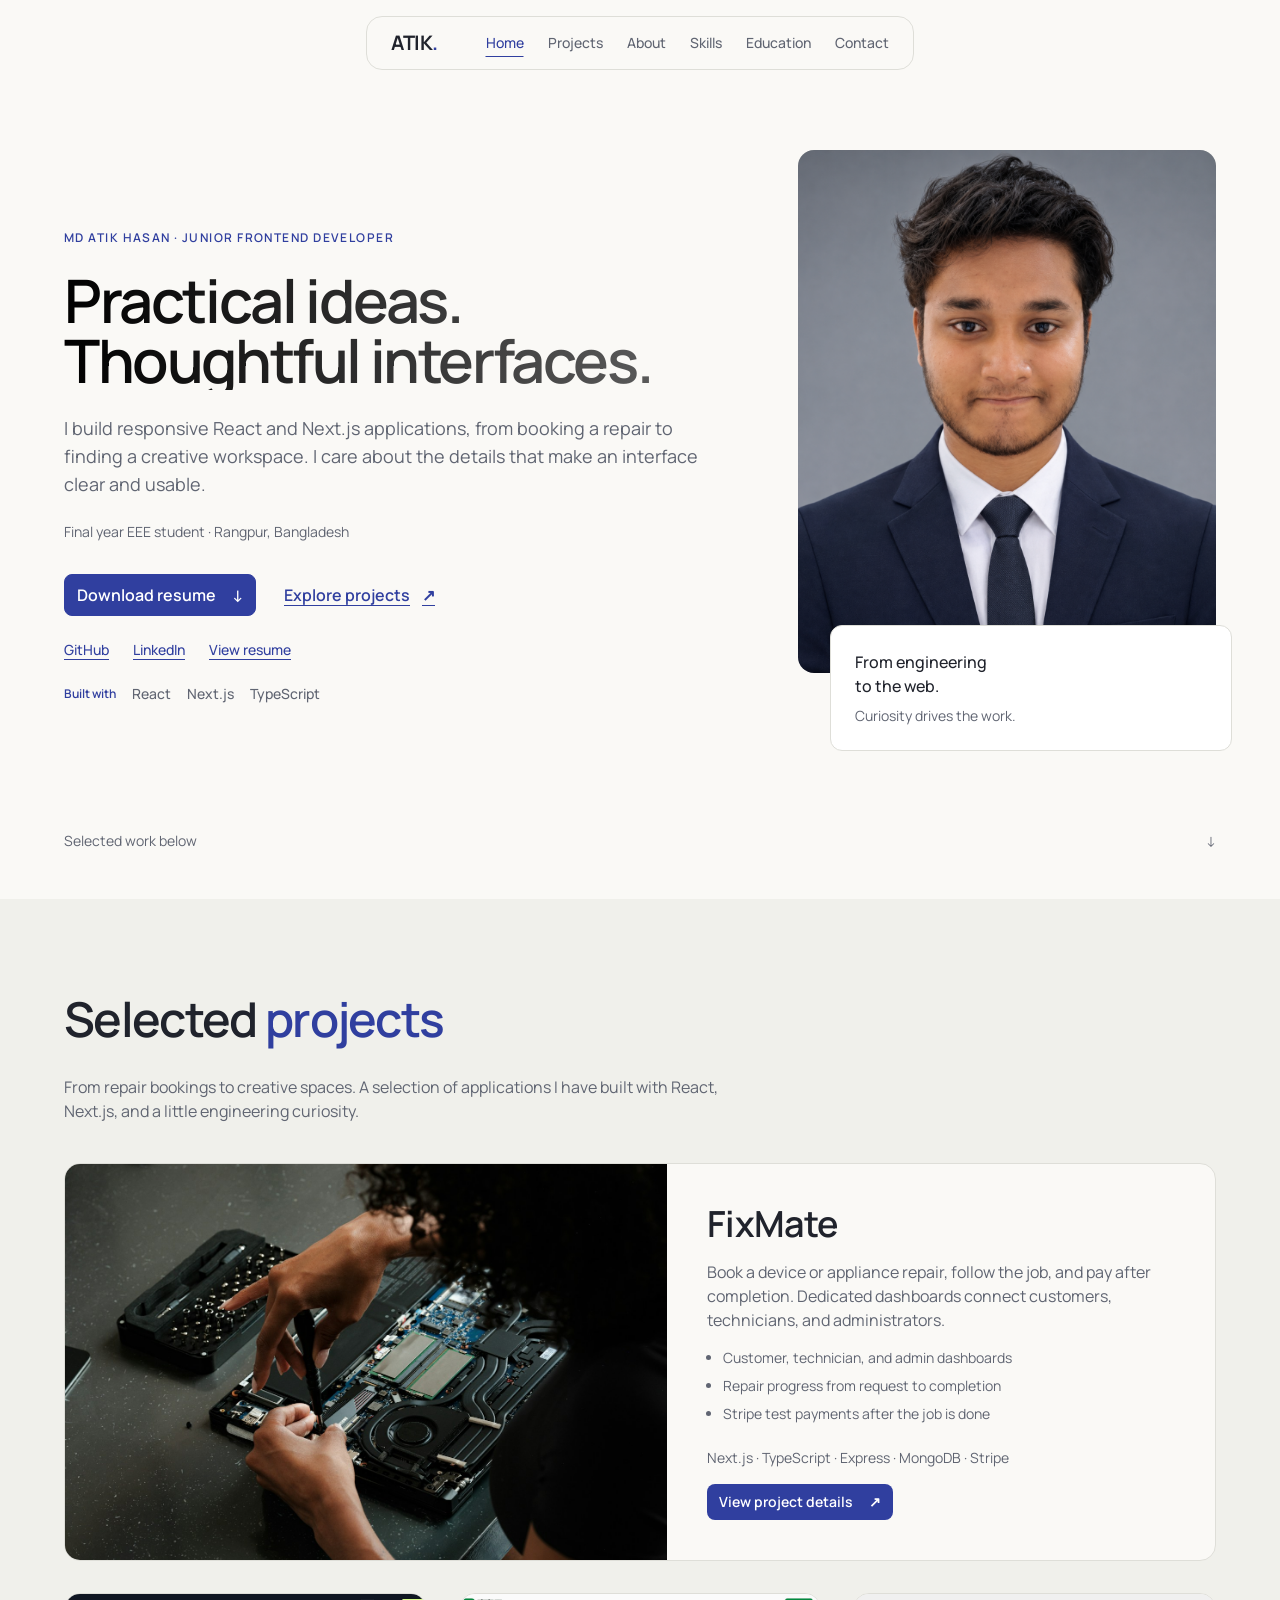
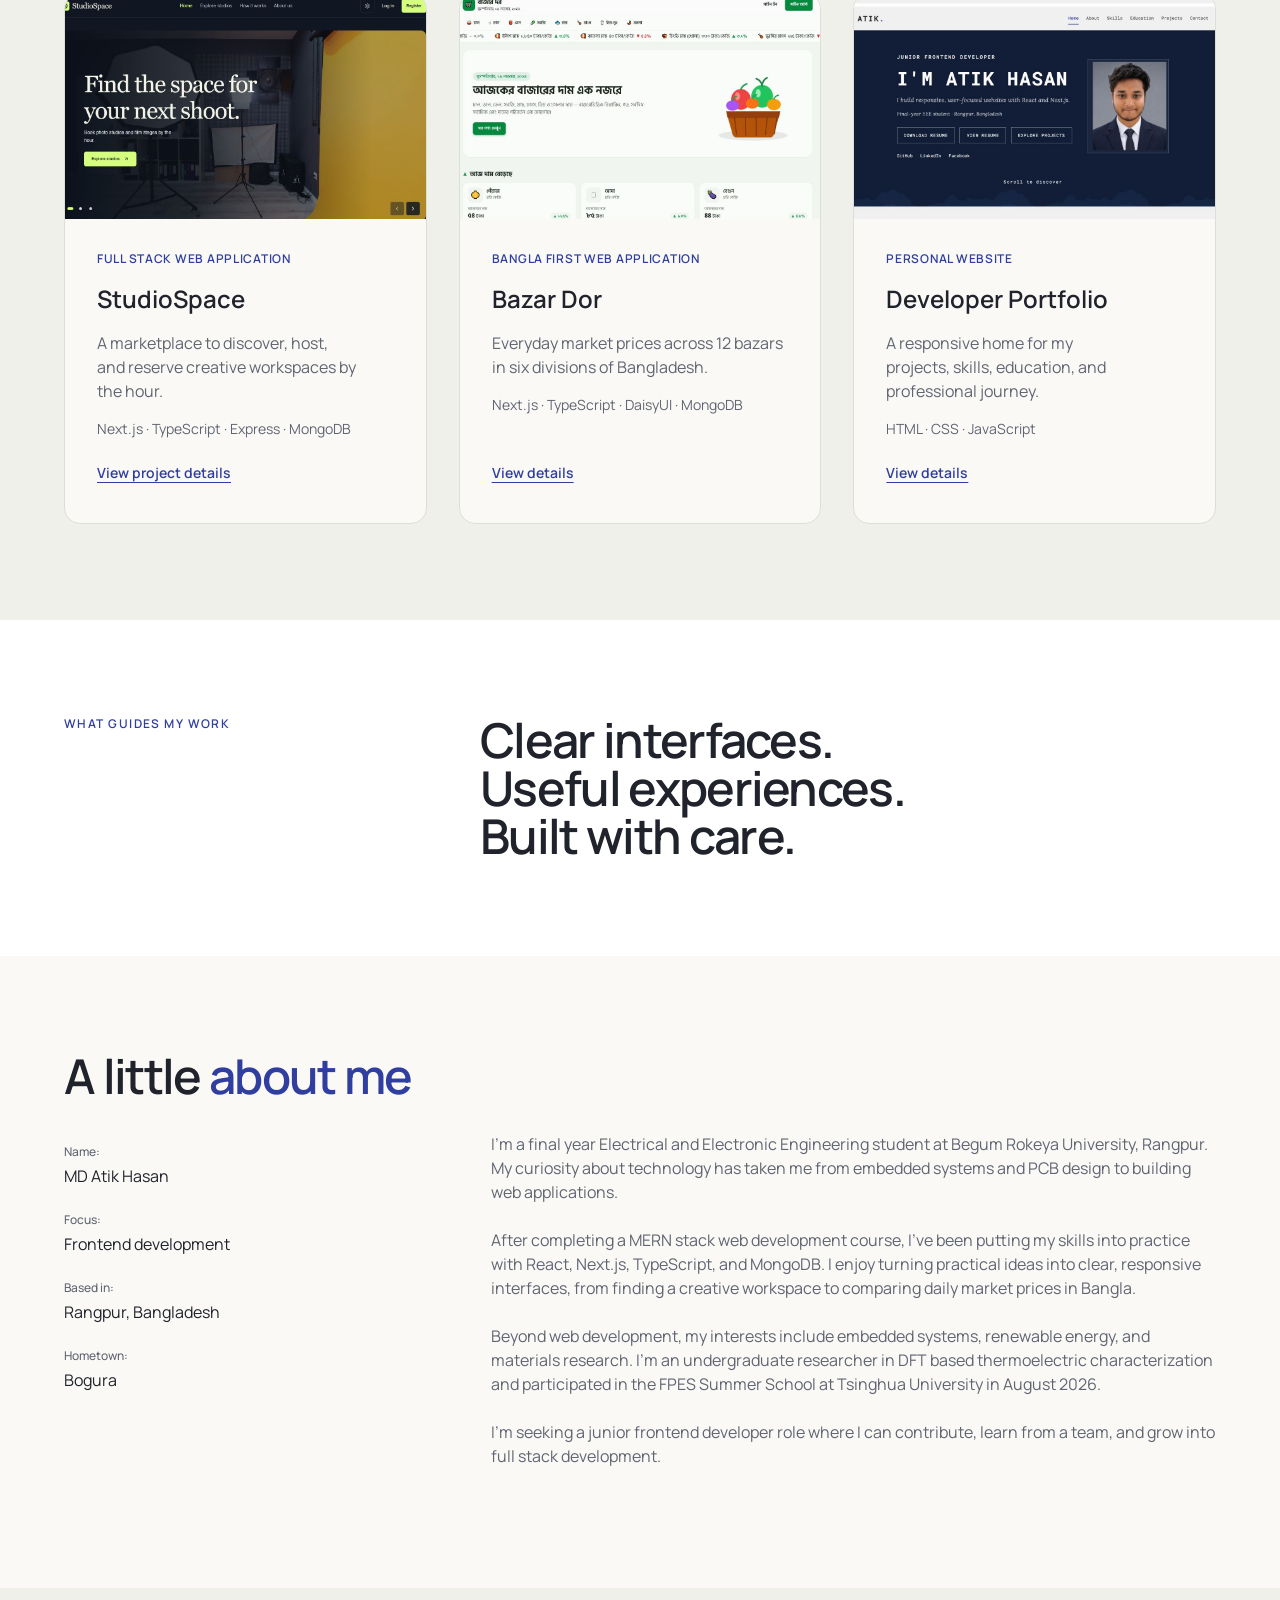
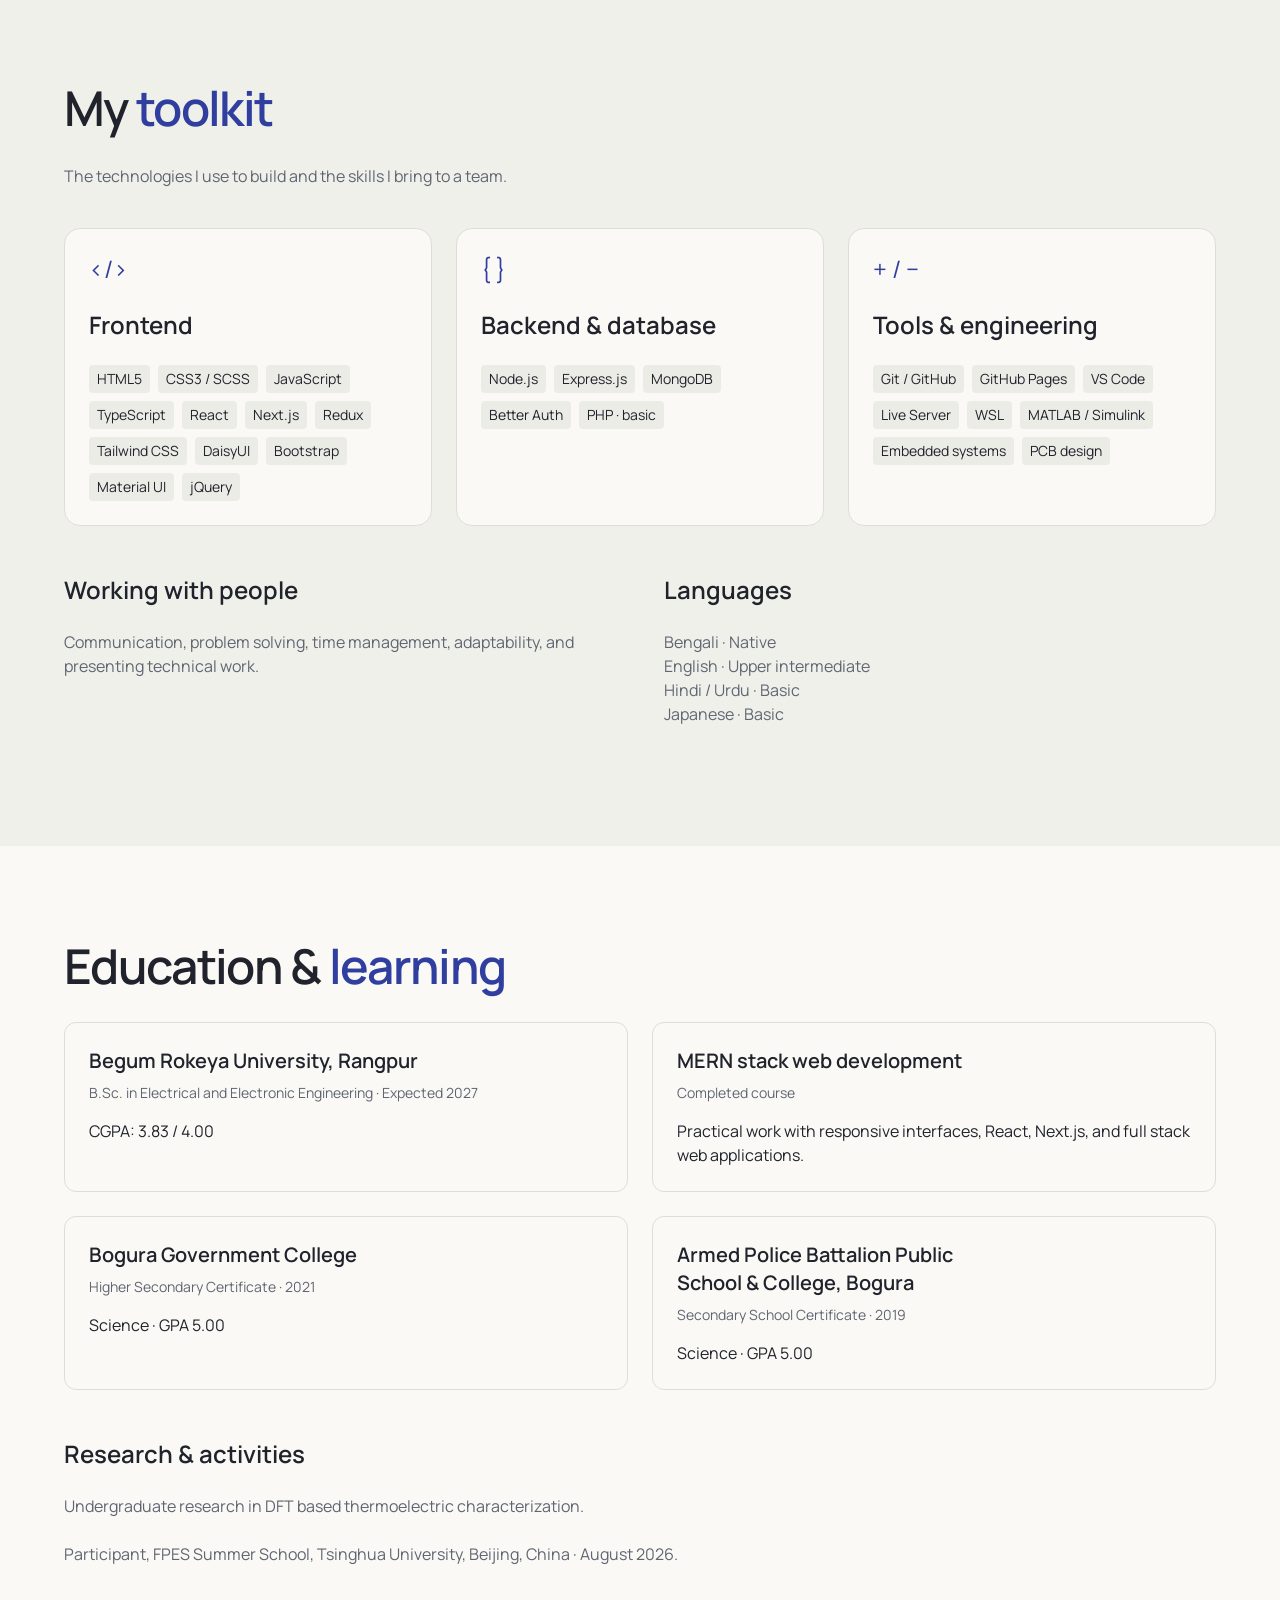
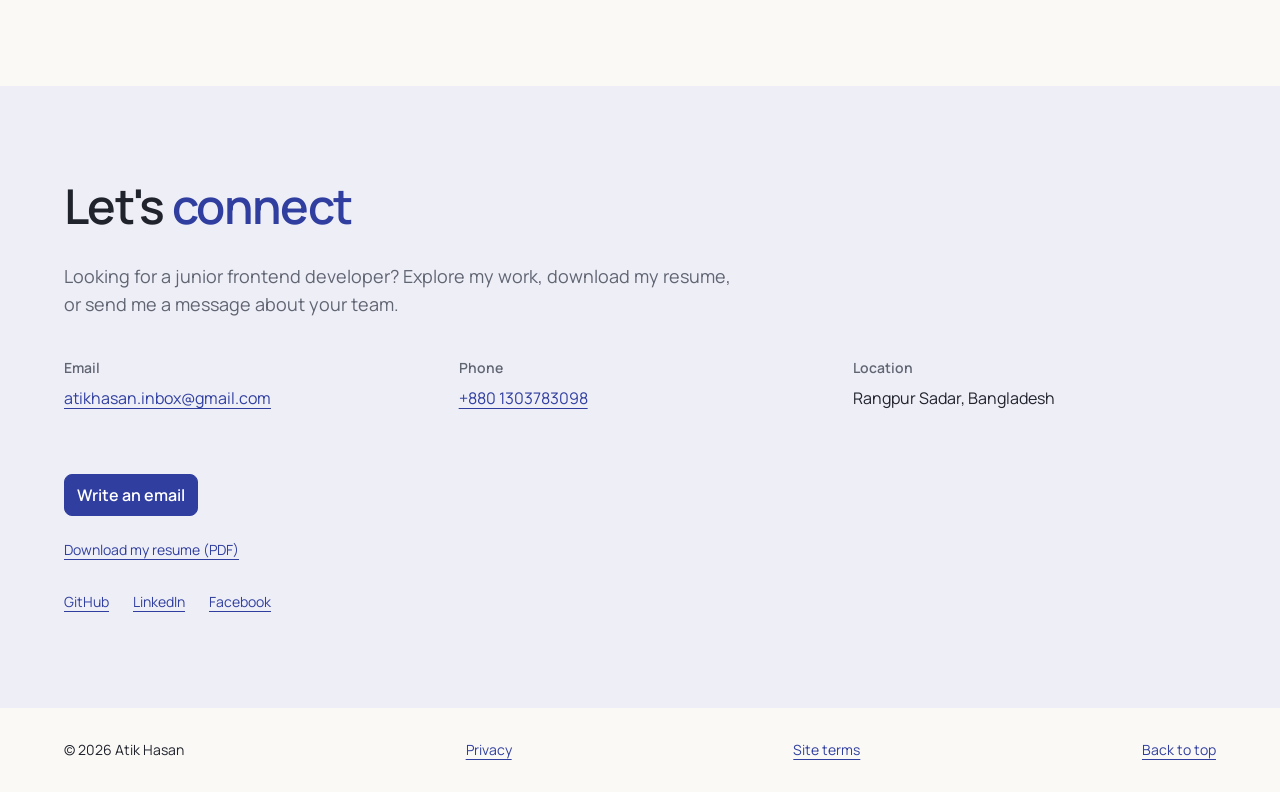
==== commit 5216a1fb: "Refresh portfolio, feature FixMate, and update resume" ====
--- a/index.html
+++ b/index.html
@@ -3,34 +3,35 @@
 <head>
 <meta charset="utf-8"><meta name="viewport" content="width=device-width, initial-scale=1">
 <title>Atik Hasan | Junior Frontend Developer</title>
-<meta name="description" content="Atik Hasan's frontend portfolio. React and Next.js projects, skills, education, and contact information.">
-<link rel="stylesheet" href="bootstrap/css/bootstrap.min.css"><link rel="stylesheet" href="css/style.css"><link rel="stylesheet" href="css/portfolio.css"><script src="js/script.js" defer></script>
+<meta name="description" content="Explore Atik Hasan's React and Next.js projects, including FixMate, StudioSpace, and Bazar Dor. Junior frontend developer based in Bangladesh.">
+<meta property="og:title" content="Atik Hasan | Junior Frontend Developer"><meta property="og:description" content="Practical ideas, thoughtful interfaces. Explore my React and Next.js projects."><meta property="og:type" content="website"><meta property="og:url" content="https://atikhasandev.github.io/"><meta property="og:image" content="https://atikhasandev.github.io/img/portfolio/fixmate.jpg"><meta name="twitter:card" content="summary_large_image"><link rel="canonical" href="https://atikhasandev.github.io/">
+<link rel="icon" href="assets/favicon.svg" type="image/svg+xml"><link rel="stylesheet" href="css/refresh.css"><script src="js/script.js" defer></script>
 </head>
 <body>
-<a class="skip-link" href="#about">Skip to content</a>
+<a class="skip-link" href="#main-content">Skip to content</a>
 <div class="main-content">
-<header class="site-header"><a class="brand" href="#intro">ATIK<span class="color">.</span></a><button class="nav-toggle" aria-expanded="false" aria-controls="site-nav">Menu</button><nav id="site-nav" aria-label="Main navigation"><a href="#intro" aria-current="location">Home</a><a href="#about">About</a><a href="#skills">Skills</a><a href="#resume">Education</a><a href="#portfolio">Projects</a><a href="#contact">Contact</a></nav></header>
-<main class="sections">
+<header class="site-header"><a class="brand" href="#intro">ATIK<span class="color">.</span></a><button class="nav-toggle" aria-expanded="false" aria-controls="site-nav">Menu</button><nav id="site-nav" aria-label="Main navigation"><a href="#intro" aria-current="location">Home</a><a href="#portfolio">Projects</a><a href="#about">About</a><a href="#skills">Skills</a><a href="#resume">Education</a><a href="#contact">Contact</a></nav></header>
+<main id="main-content" class="sections" tabindex="-1">
 <section id="intro" class="section section-main" aria-labelledby="intro-title">
-<div class="hero-layout"><div class="intro-text"><p class="eyebrow">Junior Frontend Developer</p><h1 id="intro-title">I'm Atik Hasan</h1><p>I build responsive, user-focused websites with React and Next.js.</p><p class="hero-note">Final-year EEE student · Rangpur, Bangladesh</p><div class="intro-btns"><a class="btn-custom" href="assets/Atik_Hasan_Resume.docx" download>Download Resume</a><a class="btn-custom" href="#portfolio">Explore Projects</a></div><div class="social-links" aria-label="Social profiles"><a href="https://github.com/AtikHasanDev">GitHub</a><a href="https://www.linkedin.com/in/atikhasan-">LinkedIn</a><a href="https://www.facebook.com/atikhasan.inbox">Facebook</a></div></div><div class="portrait-frame"><div class="portrait-crop"><img class="portrait" src="img/profile-professional.png" alt="Atik Hasan in a navy suit" width="1122" height="1402"></div></div></div><a class="scroll-cue" href="#about">Scroll to discover</a>
-</section>
-<section id="about" class="section" aria-labelledby="about-title"><div class="section-block"><div class="section-header"><h2 id="about-title">A little <strong class="color">about me</strong></h2></div><div class="about-layout"><ul class="info-list"><li><strong>Name:</strong> <span>MD Atik Hasan</span></li><li><strong>Focus:</strong> <span>Frontend development</span></li><li><strong>Based in:</strong> <span>Rangpur, Bangladesh</span></li><li><strong>Hometown:</strong> <span>Bogura</span></li></ul><div class="about-text"><p>I'm a final-year Electrical and Electronic Engineering student at Begum Rokeya University, Rangpur. My curiosity about technology has taken me from embedded systems and PCB design to building web applications.</p><p>After completing a MERN stack web development course, I've been putting my skills into practice with React, Next.js, TypeScript, and MongoDB. I enjoy turning practical ideas into clear, responsive interfaces—from finding a creative workspace to comparing daily market prices in Bangla.</p><p>Beyond web development, my interests include embedded systems, renewable energy, and materials research. I'm an undergraduate researcher in DFT-based thermoelectric characterization and participated in the FPES Summer School at Tsinghua University in August 2026.</p><p>I'm seeking a junior frontend developer role where I can contribute, learn from a team, and grow into full-stack development.</p></div></div></div></section>
-<section id="skills" class="section" aria-labelledby="skills-title"><div class="section-block"><div class="section-header"><h2 id="skills-title">My <strong class="color">toolkit</strong></h2></div><p class="section-lead">The technologies I use to build and the skills I bring to a team.</p><div class="skill-grid">
+<div class="hero-layout"><div class="intro-text"><p class="eyebrow caption-3">MD Atik Hasan · Junior frontend developer</p><h1 id="intro-title" class="heading-1">Practical ideas.<br>Thoughtful interfaces.</h1><p class="hero-description body-3">I build responsive React and Next.js applications, from booking a repair to finding a creative workspace. I care about the details that make an interface clear and usable.</p><p class="hero-note caption-2">Final year EEE student · Rangpur, Bangladesh</p><div class="intro-btns"><a class="btn-custom button-md" href="assets/Atik_Hasan_Resume.pdf" download>Download resume <span aria-hidden="true">↓</span></a><a class="secondary-action button-md" href="#portfolio">Explore projects <span aria-hidden="true">↗</span></a></div><div class="hero-social social-links" aria-label="Professional profiles"><a href="https://github.com/AtikHasanDev">GitHub</a><a href="https://www.linkedin.com/in/atikhasan-">LinkedIn</a><a href="assets/resume.html">View resume</a></div><div class="hero-proof"><span class="caption-3">Built with</span><span class="title-4">React</span><span class="title-4">Next.js</span><span class="title-4">TypeScript</span></div></div><div class="hero-visual"><div class="portrait-frame"><img class="portrait" src="img/profile-professional.png" alt="Atik Hasan in a navy suit" width="1122" height="1402"></div><div class="portrait-caption"><span class="title-3">From engineering<br>to the web.</span><span class="caption-2">Curiosity drives the work.</span></div></div></div><a class="scroll-cue caption-2" href="#portfolio">Selected work below <span aria-hidden="true">↓</span></a>
+</section><section id="portfolio" class="section" aria-labelledby="projects-title"><div class="section-block"><div class="section-header"><h2 class="heading-2" id="projects-title">Selected <strong class="color">projects</strong></h2></div><p class="section-lead">From repair bookings to creative spaces. A selection of applications I have built with React, Next.js, and a little engineering curiosity.</p><div class="project-grid"><article class="project-card featured-project"><a class="project-image-link" href="projects/fixmate.html" aria-label="Explore FixMate"><img src="img/portfolio/fixmate.jpg" alt="Device repair workbench featured in FixMate" loading="lazy" width="1536" height="1024"></a><div class="project-content"><h3 class="heading-5">FixMate</h3><p>Book a device or appliance repair, follow the job, and pay after completion. Dedicated dashboards connect customers, technicians, and administrators.</p><ul class="project-highlights"><li>Customer, technician, and admin dashboards</li><li>Repair progress from request to completion</li><li>Stripe test payments after the job is done</li></ul><p class="project-stack caption-2">Next.js · TypeScript · Express · MongoDB · Stripe</p><a class="detail-link button-sm" href="projects/fixmate.html">View project details <span aria-hidden="true">↗</span><span class="sr-only"> about FixMate</span></a></div></article>
+<article class="project-card"><img src="img/portfolio/studiospace.jpg" alt="StudioSpace creative studio marketplace homepage" loading="lazy" width="1280" height="720"><div class="project-content"><p class="project-type">Full stack web application</p><h3>StudioSpace</h3><p>A marketplace to discover, host, and reserve creative workspaces by the hour.</p><p class="project-stack">Next.js · TypeScript · Express · MongoDB</p><a class="detail-link" href="projects/studiospace.html">View project details<span class="sr-only"> about StudioSpace</span></a></div></article>
+<article class="project-card"><img src="img/portfolio/bazardor.jpg" alt="Bazar Dor Bangla market price tracker homepage" loading="lazy" width="1280" height="720"><div class="project-content"><p class="project-type">Bangla first web application</p><h3>Bazar Dor</h3><p>Everyday market prices across 12 bazars in six divisions of Bangladesh.</p><p class="project-stack">Next.js · TypeScript · DaisyUI · MongoDB</p><a class="detail-link" href="projects/bazardor.html">View details<span class="sr-only"> about Bazar Dor</span></a></div></article>
+<article class="project-card"><img src="img/portfolio/portfolio.jpg" alt="Atik Hasan developer portfolio homepage" loading="lazy" width="1280" height="720"><div class="project-content"><p class="project-type">Personal website</p><h3>Developer Portfolio</h3><p>A responsive home for my projects, skills, education, and professional journey.</p><p class="project-stack">HTML · CSS · JavaScript</p><a class="detail-link" href="projects/portfolio.html">View details<span class="sr-only"> about Developer Portfolio</span></a></div></article>
+</div></div></section><section class="section tagline-section" aria-labelledby="tagline-title"><div class="section-block"><p class="eyebrow caption-3">What guides my work</p><h2 class="heading-2 tagline" id="tagline-title"><span>Clear</span> <span>interfaces.</span><br><span>Useful</span> <span>experiences.</span><br><span>Built</span> <span>with</span> <span>care.</span></h2></div></section>
+<section id="about" class="section" aria-labelledby="about-title"><div class="section-block"><div class="section-header"><h2 class="heading-2" id="about-title">A little <strong class="color">about me</strong></h2></div><div class="about-layout"><ul class="info-list"><li><strong>Name:</strong> <span>MD Atik Hasan</span></li><li><strong>Focus:</strong> <span>Frontend development</span></li><li><strong>Based in:</strong> <span>Rangpur, Bangladesh</span></li><li><strong>Hometown:</strong> <span>Bogura</span></li></ul><div class="about-text"><p>I'm a final year Electrical and Electronic Engineering student at Begum Rokeya University, Rangpur. My curiosity about technology has taken me from embedded systems and PCB design to building web applications.</p><p>After completing a MERN stack web development course, I've been putting my skills into practice with React, Next.js, TypeScript, and MongoDB. I enjoy turning practical ideas into clear, responsive interfaces, from finding a creative workspace to comparing daily market prices in Bangla.</p><p>Beyond web development, my interests include embedded systems, renewable energy, and materials research. I'm an undergraduate researcher in DFT based thermoelectric characterization and participated in the FPES Summer School at Tsinghua University in August 2026.</p><p>I'm seeking a junior frontend developer role where I can contribute, learn from a team, and grow into full stack development.</p></div></div></div></section>
+<section id="skills" class="section" aria-labelledby="skills-title"><div class="section-block"><div class="section-header"><h2 class="heading-2" id="skills-title">My <strong class="color">toolkit</strong></h2></div><p class="section-lead">The technologies I use to build and the skills I bring to a team.</p><div class="skill-grid">
 <article class="skill-category"><span class="skill-symbol" aria-hidden="true">&lt;/&gt;</span><h3>Frontend</h3><ul class="skill-tags"><li>HTML5</li><li>CSS3 / SCSS</li><li>JavaScript</li><li>TypeScript</li><li>React</li><li>Next.js</li><li>Redux</li><li>Tailwind CSS</li><li>DaisyUI</li><li>Bootstrap</li><li>Material UI</li><li>jQuery</li></ul></article>
 <article class="skill-category"><span class="skill-symbol" aria-hidden="true">{ }</span><h3>Backend &amp; database</h3><ul class="skill-tags"><li>Node.js</li><li>Express.js</li><li>MongoDB</li><li>Better Auth</li><li>PHP · basic</li></ul></article>
 <article class="skill-category"><span class="skill-symbol" aria-hidden="true">+ / −</span><h3>Tools &amp; engineering</h3><ul class="skill-tags"><li>Git / GitHub</li><li>GitHub Pages</li><li>VS Code</li><li>Live Server</li><li>WSL</li><li>MATLAB / Simulink</li><li>Embedded systems</li><li>PCB design</li></ul></article></div>
-<div class="skills-extra"><div><h3>Working with people</h3><p>Communication, problem solving, time management, adaptability, and presenting technical work.</p></div><div><h3>Languages</h3><p>Bengali · Native<br>English · Upper-intermediate<br>Hindi / Urdu · Basic<br>Japanese · Basic</p></div></div></div></section>
-<section id="resume" class="section" aria-labelledby="education-title"><div class="section-block"><div class="section-header"><h2 id="education-title">Education &amp; <strong class="color">learning</strong></h2></div><ul class="timeline">
+<div class="skills-extra"><div><h3>Working with people</h3><p>Communication, problem solving, time management, adaptability, and presenting technical work.</p></div><div><h3>Languages</h3><p>Bengali · Native<br>English · Upper intermediate<br>Hindi / Urdu · Basic<br>Japanese · Basic</p></div></div></div></section>
+<section id="resume" class="section" aria-labelledby="education-title"><div class="section-block"><div class="section-header"><h2 class="heading-2" id="education-title">Education &amp; <strong class="color">learning</strong></h2></div><ul class="timeline">
 <li><div class="timeline-content"><h3>Begum Rokeya University, Rangpur</h3><em>B.Sc. in Electrical and Electronic Engineering · Expected 2027</em><p>CGPA: 3.83 / 4.00</p></div></li>
-<li><div class="timeline-content"><h3>MERN stack web development</h3><em>Completed course</em><p>Hands-on work with responsive interfaces, React, Next.js, and full-stack web applications.</p></div></li>
+<li><div class="timeline-content"><h3>MERN stack web development</h3><em>Completed course</em><p>Practical work with responsive interfaces, React, Next.js, and full stack web applications.</p></div></li>
 <li><div class="timeline-content"><h3>Bogura Government College</h3><em>Higher Secondary Certificate · 2021</em><p>Science · GPA 5.00</p></div></li>
 <li><div class="timeline-content"><h3>Armed Police Battalion Public School &amp; College, Bogura</h3><em>Secondary School Certificate · 2019</em><p>Science · GPA 5.00</p></div></li></ul>
-<div class="research-note"><h3>Research &amp; activities</h3><p>Undergraduate research in DFT-based thermoelectric characterization.</p><p>Participant, FPES Summer School, Tsinghua University, Beijing, China · August 2026.</p></div></div></section>
-<section id="portfolio" class="section" aria-labelledby="projects-title"><div class="section-block"><div class="section-header"><h2 id="projects-title">Selected <strong class="color">projects</strong></h2></div><p class="section-lead">Practical ideas, built for the web. Explore the features and development behind each project.</p><div class="project-grid">
-<article class="project-card"><img src="img/portfolio/studiospace.jpg" alt="StudioSpace creative studio marketplace homepage" loading="lazy" width="1280" height="720"><div class="project-content"><p class="project-type">Full-stack web application</p><h3>StudioSpace</h3><p>A marketplace to discover, host, and reserve creative workspaces by the hour.</p><p class="project-stack">Next.js · TypeScript · Express · MongoDB</p><a class="detail-link" href="projects/studiospace.html">View details<span class="sr-only"> about StudioSpace</span></a></div></article>
-<article class="project-card"><img src="img/portfolio/bazardor.jpg" alt="Bazar Dor Bangla market price tracker homepage" loading="lazy" width="1280" height="720"><div class="project-content"><p class="project-type">Bangla-first web application</p><h3>Bazar Dor</h3><p>Everyday market prices across 12 bazars in six divisions of Bangladesh.</p><p class="project-stack">Next.js · TypeScript · DaisyUI · MongoDB</p><a class="detail-link" href="projects/bazardor.html">View details<span class="sr-only"> about Bazar Dor</span></a></div></article>
-<article class="project-card"><img src="img/portfolio/portfolio.jpg" alt="Atik Hasan developer portfolio homepage" loading="lazy" width="1280" height="720"><div class="project-content"><p class="project-type">Personal website</p><h3>Developer Portfolio</h3><p>A responsive home for my projects, skills, education, and professional journey.</p><p class="project-stack">HTML · CSS · JavaScript · Bootstrap</p><a class="detail-link" href="projects/portfolio.html">View details<span class="sr-only"> about Developer Portfolio</span></a></div></article>
-</div></div></section>
-<section id="contact" class="section" aria-labelledby="contact-title"><div class="section-block"><div class="section-header"><h2 id="contact-title">Let's <strong class="color">connect</strong></h2></div><p class="contact-intro">Have a junior frontend opportunity or a project in mind? I'd love to hear from you.</p><div class="contact-grid"><div><h3>Email</h3><a href="mailto:atikhasan.inbox@gmail.com">atikhasan.inbox@gmail.com</a></div><div><h3>Phone</h3><a href="tel:+8801303783098">+880 1303783098</a></div><div><h3>Location</h3><p>Rangpur Sadar, Bangladesh</p></div></div><a class="btn-custom btn-color" href="mailto:atikhasan.inbox@gmail.com">Write an email</a><div class="social-links"><a href="https://github.com/AtikHasanDev">GitHub</a><a href="https://www.linkedin.com/in/atikhasan-">LinkedIn</a><a href="https://www.facebook.com/atikhasan.inbox">Facebook</a></div></div></section>
-</main><footer class="site-footer"><p>© <span id="year">2026</span> Atik Hasan</p><a href="#intro">Back to top</a></footer></div>
+<div class="research-note"><h3>Research &amp; activities</h3><p>Undergraduate research in DFT based thermoelectric characterization.</p><p>Participant, FPES Summer School, Tsinghua University, Beijing, China · August 2026.</p></div></div></section>
+
+<section id="contact" class="section" aria-labelledby="contact-title"><div class="section-block"><div class="section-header"><h2 class="heading-2" id="contact-title">Let's <strong class="color">connect</strong></h2></div><p class="contact-intro">Looking for a junior frontend developer? Explore my work, download my resume, or send me a message about your team.</p><div class="contact-grid"><div><h3>Email</h3><a href="mailto:atikhasan.inbox@gmail.com">atikhasan.inbox@gmail.com</a></div><div><h3>Phone</h3><a href="tel:+8801303783098">+880 1303783098</a></div><div><h3>Location</h3><p>Rangpur Sadar, Bangladesh</p></div></div><a class="btn-custom btn-color" href="mailto:atikhasan.inbox@gmail.com">Write an email</a><p class="resume-link"><a href="assets/Atik_Hasan_Resume.pdf" download>Download my resume (PDF)</a></p><div class="social-links"><a href="https://github.com/AtikHasanDev">GitHub</a><a href="https://www.linkedin.com/in/atikhasan-">LinkedIn</a><a href="https://www.facebook.com/atikhasan.inbox">Facebook</a></div></div></section>
+</main><footer class="site-footer"><p>© <span id="year">2026</span> Atik Hasan</p><a href="privacy.html">Privacy</a><a href="terms.html">Site terms</a><a href="#intro">Back to top</a></footer></div>
 </body></html>
--- a/css/refresh.css
+++ b/css/refresh.css
@@ -0,0 +1,21 @@
+@font-face{font-family:Manrope;src:url('../fonts/manrope-latin-variable.woff2') format('woff2');font-weight:200 800;font-style:normal;font-display:swap}
+:root{--ink:#20232c;--muted:#606572;--accent:#303f9f;--paper:#faf9f6;--line:#deded8;--curve:cubic-bezier(.22,1,.36,1)}
+*{box-sizing:border-box}html{scroll-behavior:smooth;scroll-padding-top:96px}body{margin:0;background:var(--paper);color:var(--ink);font-family:Manrope,sans-serif;font-size:16px;line-height:24px}h1,h2,h3,p{margin:0 0 24px}h1,h2,h3{text-wrap:balance;font-weight:600}p,li{text-wrap:pretty}h3{font-size:24px;line-height:32px}em{font-style:normal}a{color:var(--accent);text-underline-offset:4px;transition:opacity 300ms var(--curve),transform 500ms var(--curve)}a:hover{opacity:.75}a:active,button:active{transform:scale(.98)}a:focus-visible,button:focus-visible{outline:3px solid var(--accent);outline-offset:4px}img{display:block;max-width:100%;height:auto}button{font:inherit;cursor:pointer}.color{color:var(--accent)}strong.color{font-weight:inherit}
+.heading-1{font-size:60px;line-height:60px;font-weight:600;letter-spacing:-.04em}.heading-2{font-size:48px;line-height:48px;font-weight:600;letter-spacing:-.035em}.heading-5{font-size:24px;line-height:32px;font-weight:600}.title-3{font-size:16px;line-height:24px;font-weight:500}.title-4{font-size:14px;line-height:20px;font-weight:500}.body-3{font-size:16px;line-height:24px;font-weight:400}.button-md{font-size:16px;line-height:24px;font-weight:600}.button-sm{font-size:14px;line-height:20px;font-weight:600}.caption-2{font-size:14px;line-height:20px;font-weight:400}.caption-3{font-size:12px;line-height:16px;font-weight:600}
+.skip-link{position:fixed;left:16px;top:-96px;z-index:500;background:white;padding:12px}.skip-link:focus{top:16px}.sr-only{position:absolute;width:1px;height:1px;padding:0;margin:-1px;overflow:hidden;clip:rect(0,0,0,0);white-space:nowrap;border:0}
+.site-header{position:sticky;top:16px;z-index:100;width:max-content;max-width:calc(100% - 32px);margin:16px auto 0;display:flex;align-items:center;justify-content:space-between;gap:48px;padding:12px 24px;border:1px solid var(--line);border-radius:16px;background:#faf9f6eF;backdrop-filter:blur(20px)}.brand{font-size:20px;line-height:28px;font-weight:700;letter-spacing:-.03em;color:var(--ink);text-decoration:none}#site-nav{display:flex;gap:24px;align-items:center}#site-nav a{font-size:14px;line-height:20px;font-weight:500;color:var(--muted);text-decoration:none;padding:4px 0}#site-nav a[aria-current]{color:var(--accent);text-decoration:underline;text-underline-offset:8px}.nav-toggle{display:none}
+.section{padding:96px 32px}.section-block,.hero-layout{max-width:1152px;margin:auto}.section-header{margin-bottom:32px}.section-header h2{margin:0}.section-lead{max-width:680px;color:var(--muted);margin-bottom:40px}.section-main{padding-top:80px;padding-bottom:48px}.hero-layout{display:grid;grid-template-columns:minmax(0,1.6fr) minmax(0,1fr);align-items:center;gap:64px}.intro-text h1{max-width:680px;background:linear-gradient(to right,#000,#666);background-clip:text;-webkit-background-clip:text;color:transparent;margin-bottom:24px}.eyebrow{text-transform:uppercase;letter-spacing:.12em;color:var(--accent);margin-bottom:24px}.hero-description{max-width:680px;color:var(--muted);font-size:18px;line-height:28px}.hero-note{color:var(--muted);margin-bottom:32px}.intro-btns{display:flex;gap:16px;flex-wrap:wrap}.btn-custom{display:inline-flex;align-items:center;justify-content:center;gap:16px;padding:8px 12px;border:1px solid var(--accent);border-radius:8px;background:var(--accent);color:#fff;text-decoration:none;font-size:16px;line-height:24px;font-weight:600;transition:transform 500ms var(--curve),opacity 300ms var(--curve)}.btn-custom:hover{color:white;opacity:.85;transform:translateY(-2px)}.hero-proof{display:flex;align-items:center;flex-wrap:wrap;gap:16px;margin-top:40px;color:var(--muted)}.hero-proof>span:first-child{color:var(--accent)}.hero-visual{position:relative;padding:0 0 32px}.portrait-frame{border-radius:16px;background:#ecebe6;overflow:hidden;aspect-ratio:4/5}.portrait{width:100%;height:100%;object-fit:cover;object-position:center top}.portrait-caption{position:relative;margin:-48px -16px 0 32px;background:white;border:1px solid var(--line);border-radius:12px;padding:24px;display:flex;flex-direction:column;gap:8px}.portrait-caption .caption-2{color:var(--muted)}.scroll-cue{display:flex;justify-content:space-between;max-width:1152px;margin:48px auto 0;color:var(--muted);text-decoration:none}
+#portfolio{background:#f0f0eb}.project-grid{display:grid;grid-template-columns:repeat(2,minmax(0,1fr));gap:32px}.project-card{background:var(--paper);border:1px solid var(--line);border-radius:16px;overflow:hidden;display:flex;flex-direction:column;transition:transform 500ms var(--curve)}.project-card:hover{transform:translateY(-4px)}.project-card img{width:100%;aspect-ratio:16/10;object-fit:cover;object-position:top}.project-image-link{display:block}.project-content{padding:32px;display:flex;flex:1;flex-direction:column}.project-content h3{margin-bottom:16px}.project-content p{color:var(--muted);margin-bottom:16px}.project-content .project-type{color:var(--accent);font-size:12px;line-height:16px;font-weight:600;letter-spacing:.06em;text-transform:uppercase}.project-stack{font-size:14px;line-height:20px}.detail-link{display:inline-flex;align-self:flex-start;gap:16px;align-items:center;margin-top:auto;padding:8px 0;font-size:14px;line-height:20px;font-weight:600}.tagline-section{padding-block:96px;background:#fff}.tagline-section .section-block{display:grid;grid-template-columns:1fr 2fr;gap:48px}.tagline{max-width:680px;margin:0}.tagline span{opacity:1;transition:opacity 500ms var(--curve)}.motion-ready .tagline span{opacity:.3}.motion-ready .tagline span.is-visible{opacity:1}
+.about-layout{display:grid;grid-template-columns:1fr 2fr;gap:64px}.info-list{list-style:none;padding:0;margin:0}.info-list li{padding:12px 0;display:flex;flex-direction:column;gap:4px}.info-list strong{font-size:12px;line-height:16px;color:var(--muted);font-weight:500}.about-text p{color:var(--muted)}#skills{background:#f0f0eb}.skill-grid{display:grid;grid-template-columns:repeat(3,minmax(0,1fr));gap:24px}.skill-category{border:1px solid var(--line);border-radius:16px;padding:24px;background:var(--paper)}.skill-symbol{display:block;color:var(--accent);font-size:24px;line-height:32px;margin-bottom:24px}.skill-tags{list-style:none;display:flex;gap:8px;flex-wrap:wrap;margin:0;padding:0}.skill-tags li{background:#ecece6;border-radius:4px;padding:4px 8px;font-size:14px;line-height:20px}.skills-extra{display:grid;grid-template-columns:1fr 1fr;gap:48px;margin-top:48px}.skills-extra p{color:var(--muted)}.timeline{list-style:none;margin:0;padding:0;display:grid;grid-template-columns:1fr 1fr;gap:24px}.timeline li{border:1px solid var(--line);border-radius:12px;padding:24px}.timeline h3{font-size:20px;line-height:28px;margin-bottom:8px}.timeline em{display:block;color:var(--muted);font-size:14px;line-height:20px;margin-bottom:16px}.timeline p{margin:0}.research-note{margin-top:48px;max-width:680px}.research-note p{color:var(--muted)}#contact{background:#eeeef7}.contact-intro{max-width:680px;color:var(--muted);font-size:18px;line-height:28px}.contact-grid{display:grid;grid-template-columns:repeat(3,minmax(0,1fr));gap:32px;margin:40px 0;overflow-wrap:anywhere}.contact-grid h3{font-size:14px;line-height:20px;color:var(--muted);margin-bottom:8px}.social-links{display:flex;gap:24px;flex-wrap:wrap;margin-top:32px;font-size:14px;line-height:20px}.resume-link{margin:24px 0 0;font-size:14px;line-height:20px}.site-footer{display:flex;justify-content:space-between;gap:24px;flex-wrap:wrap;max-width:1216px;margin:auto;padding:32px;font-size:14px;line-height:20px}.site-footer p{margin:0}
+.detail-page{max-width:1056px;margin:auto;padding:80px 32px}.detail-page h1{font-size:60px;line-height:60px;color:var(--accent)}.detail-page h2{font-size:30px;line-height:36px;margin-top:48px}.detail-page li{margin-bottom:8px}.detail-page .skill-tags li{margin-bottom:0}.detail-page .project-type{color:var(--muted);font-size:14px;line-height:20px}.detail-actions{display:flex;align-items:center;flex-wrap:wrap;gap:24px;margin:32px 0}.detail-actions .detail-link{margin:0}.project-preview{border-radius:16px;width:100%;height:auto}.reveal{opacity:1}.motion-ready .reveal{opacity:0;transform:translateY(32px);transition:opacity 700ms var(--curve),transform 700ms var(--curve)}.motion-ready .reveal.is-visible{opacity:1;transform:translateY(0)}
+@media(min-width:1200px){.hero-layout{min-height:560px}}
+@media(max-width:900px){.site-header{gap:24px}#site-nav{gap:16px}.hero-layout{gap:32px}.heading-1{font-size:48px;line-height:48px}.skill-grid{grid-template-columns:1fr}.contact-grid{grid-template-columns:1fr 1fr}.portrait-caption{margin-left:16px;margin-right:0}.tagline-section .section-block{grid-template-columns:1fr;gap:16px}}
+@media(max-width:700px){html{scroll-padding-top:96px}.site-header{width:calc(100% - 32px);padding:12px 16px}.nav-toggle{display:flex;align-items:center;gap:8px;z-index:102;background:transparent;border:0;color:var(--ink);padding:4px;font-size:14px;line-height:20px}.menu-icon{position:relative;width:20px;height:16px;display:block}.menu-icon:before,.menu-icon:after{content:'';position:absolute;left:0;right:0;height:2px;background:currentColor;transition:transform 500ms var(--curve);top:4px}.menu-icon:after{top:12px}.nav-toggle[aria-expanded=true] .menu-icon:before{transform:translateY(4px) rotate(45deg)}.nav-toggle[aria-expanded=true] .menu-icon:after{transform:translateY(-4px) rotate(-45deg)}#site-nav{position:fixed;inset:-16px -16px auto;height:100dvh;display:flex;flex-direction:column;justify-content:center;align-items:flex-start;gap:24px;padding:80px 32px;background:#faf9f6fa;backdrop-filter:blur(24px);visibility:hidden;opacity:0;pointer-events:none;transition:opacity 300ms var(--curve),visibility 300ms var(--curve)}#site-nav.is-open{visibility:visible;opacity:1;pointer-events:auto}#site-nav a{font-size:30px;line-height:36px;opacity:0;transform:translateY(24px);transition:opacity 500ms var(--curve),transform 500ms var(--curve);transition-delay:0ms}#site-nav.is-open a{opacity:1;transform:translateY(0);transition-delay:calc(var(--index)*60ms)}body.menu-open{overflow:hidden}.section{padding:64px 24px}.section-main{padding-top:48px;padding-bottom:32px}.hero-layout{grid-template-columns:1fr;gap:40px}.heading-1{font-size:36px;line-height:40px}.heading-2{font-size:30px;line-height:36px}.hero-description{font-size:16px;line-height:24px}.hero-note{font-size:12px;line-height:16px;margin-bottom:24px}.hero-proof{margin-top:24px;gap:12px}.hero-visual{max-width:320px;justify-self:center;padding:0}.portrait-frame{aspect-ratio:1/1}.portrait-caption{padding:16px;margin-top:-48px}.portrait-caption .title-3 br{display:none}.scroll-cue{margin-top:32px}.project-grid,.about-layout,.timeline,.skills-extra,.contact-grid{grid-template-columns:1fr}.project-grid{gap:24px}.project-content{padding:24px}.about-layout{gap:32px}.info-list{display:grid;grid-template-columns:1fr 1fr;gap:16px}.skills-extra{gap:24px}.contact-grid{gap:24px}.contact-grid p{margin:0}.detail-page{padding:48px 24px}.detail-page h1{font-size:36px;line-height:40px}.detail-page h2{font-size:24px;line-height:32px}.detail-actions{gap:16px}.site-footer{padding:24px}}
+@media(prefers-reduced-motion:reduce){html{scroll-behavior:auto}*,*:before,*:after{animation:none!important;transition:none!important}.motion-ready .reveal,.motion-ready .tagline span{opacity:1;transform:none}.project-card:hover,.btn-custom:hover{transform:none}}
+
+/* Resume access and a more informative featured case study. */
+.secondary-action{display:inline-flex;align-items:center;gap:12px;padding:8px 12px;border-radius:8px;color:var(--accent);text-underline-offset:4px}.hero-social{margin-top:24px;gap:24px}.hero-social a{font-size:14px;line-height:20px;font-weight:500}.hero-proof{margin-top:24px}.featured-project{grid-column:1/-1;display:grid;grid-template-columns:minmax(0,1.1fr) minmax(0,1fr)}.featured-project .project-image-link{height:100%;min-height:100%}.featured-project img{height:100%;aspect-ratio:auto;object-fit:cover;object-position:center}.featured-project .project-content{padding:40px}.featured-project h3{font-size:36px;line-height:40px;letter-spacing:-.025em}.project-highlights{padding-left:16px;margin:0 0 24px;color:var(--muted);font-size:14px;line-height:20px}.project-highlights li+li{margin-top:8px}.featured-project .detail-link{background:var(--accent);color:white;padding:8px 12px;border-radius:8px;text-decoration:none}.project-card .detail-link:active{transform:scale(.98)}
+@media(max-width:900px){.featured-project .project-content{padding:24px}.featured-project{grid-template-columns:minmax(0,1fr) minmax(0,1fr)}}
+@media(max-width:700px){.featured-project{grid-template-columns:1fr}.featured-project .project-image-link{height:auto;min-height:0}.featured-project img{height:auto;aspect-ratio:16/10}.featured-project h3{font-size:30px;line-height:36px}.intro-btns{gap:8px}.hero-social{margin-top:16px}.hero-proof{margin-top:24px}.intro-text .eyebrow{letter-spacing:.06em}.secondary-action{padding:8px}.hero-visual{margin-top:8px}}
+@media(min-width:901px){.project-grid{grid-template-columns:repeat(3,minmax(0,1fr))}}
+@media(min-width:701px){.featured-project .project-image-link{position:relative;height:auto;min-height:0}.featured-project img{position:absolute;inset:0;width:100%;height:100%}} @media(max-width:420px){.intro-text .heading-1{font-size:30px;line-height:36px}}
